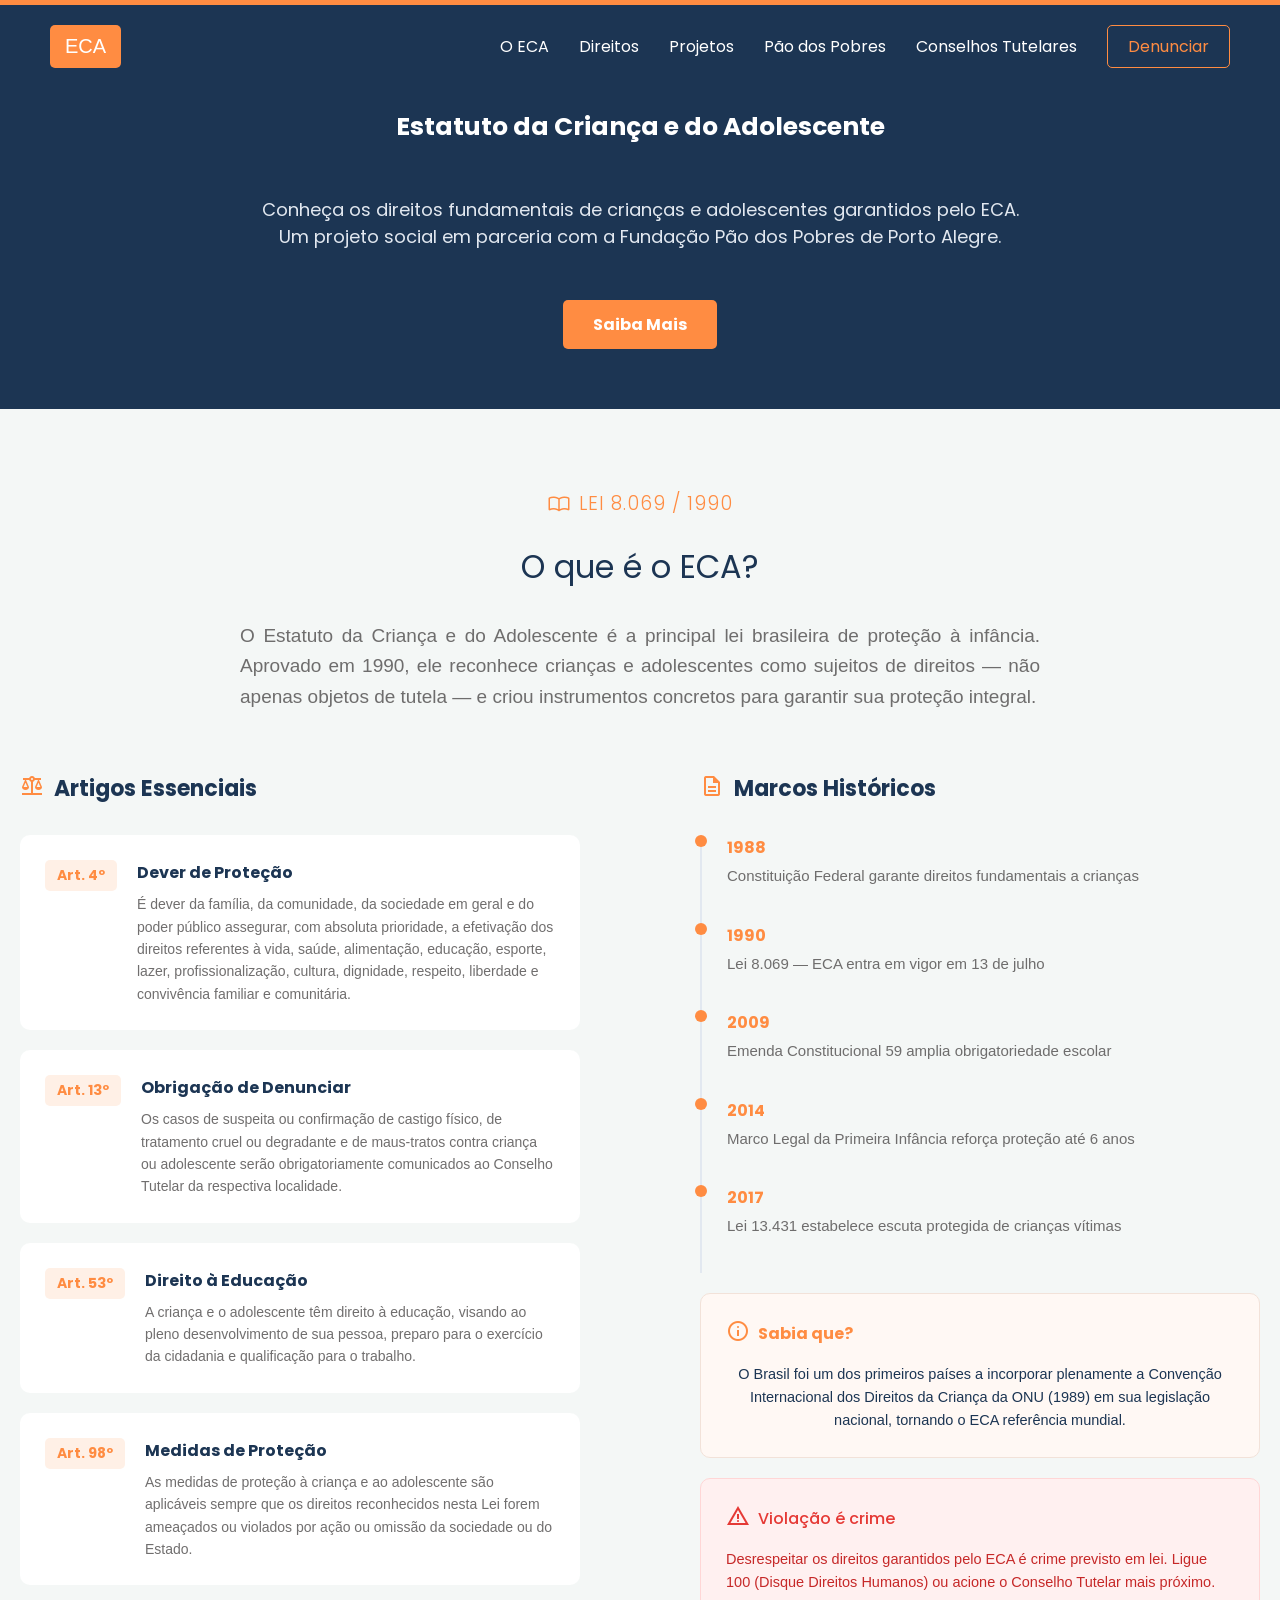
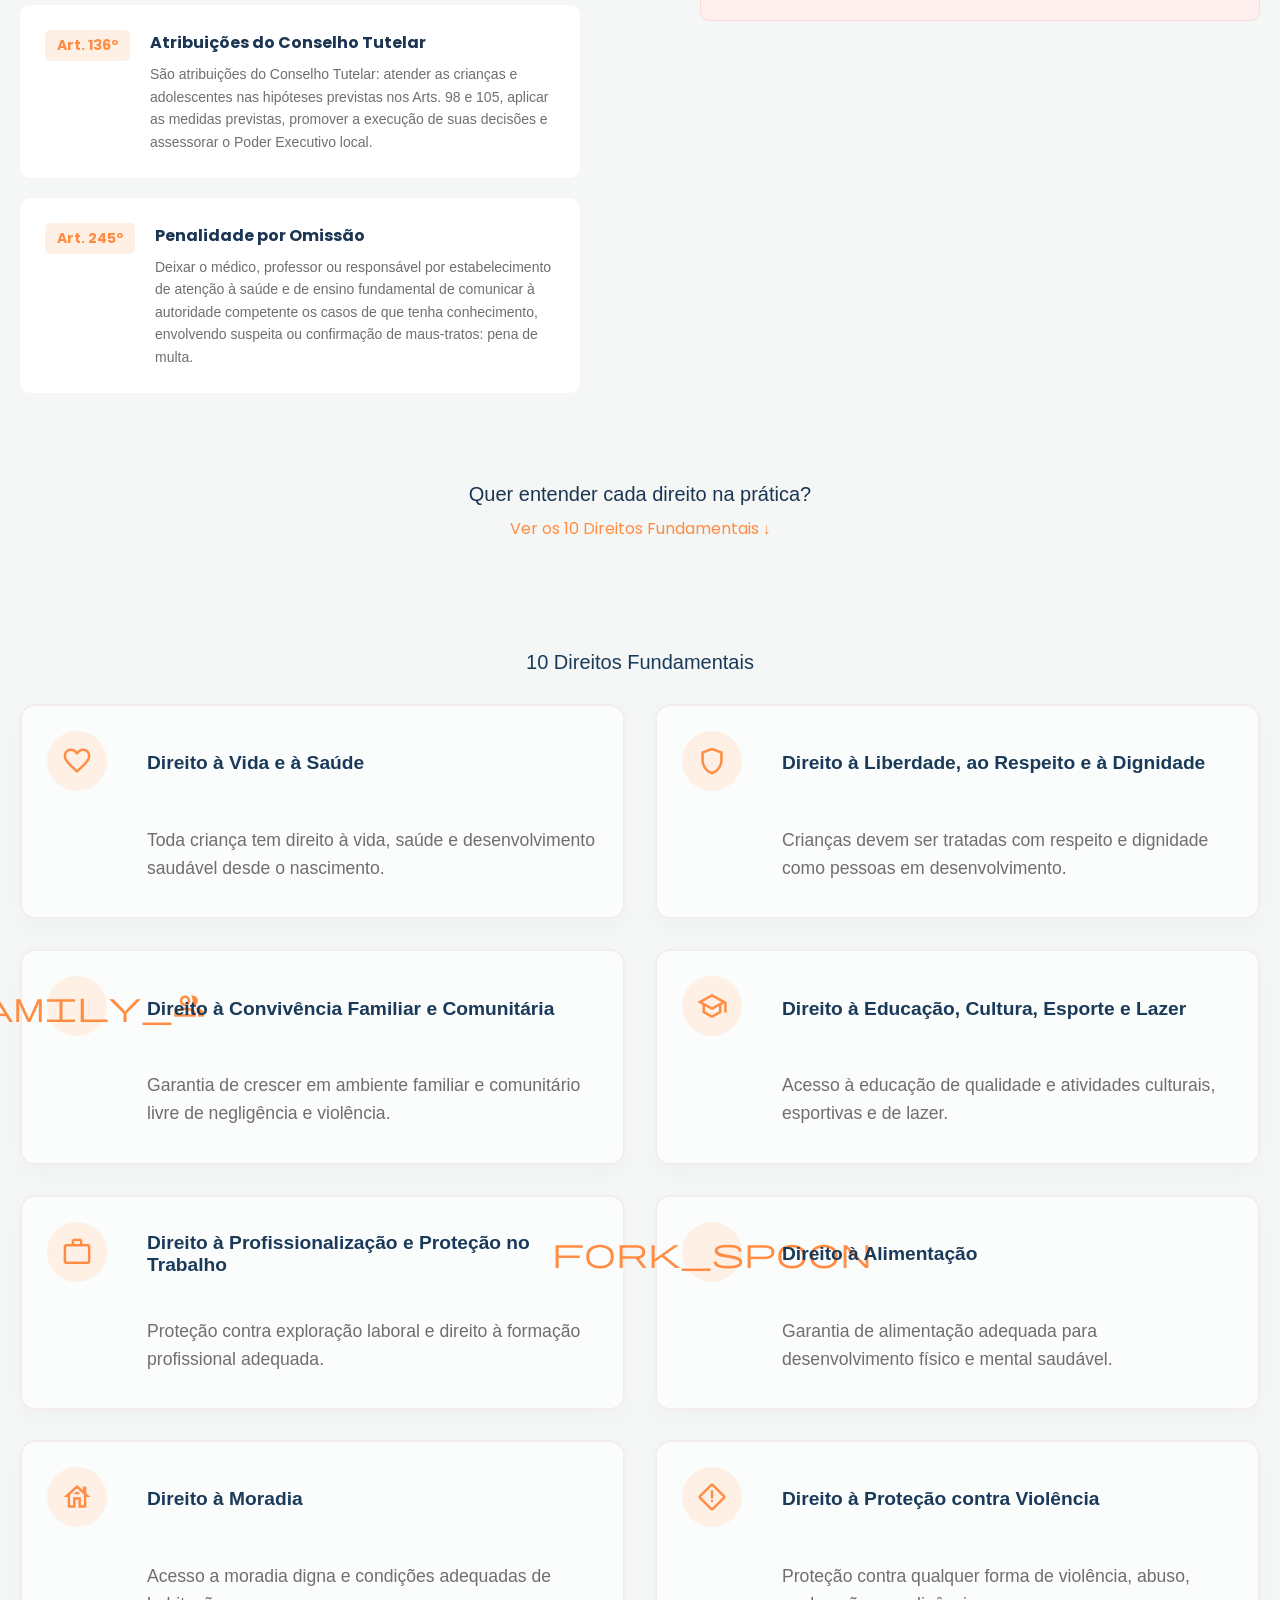
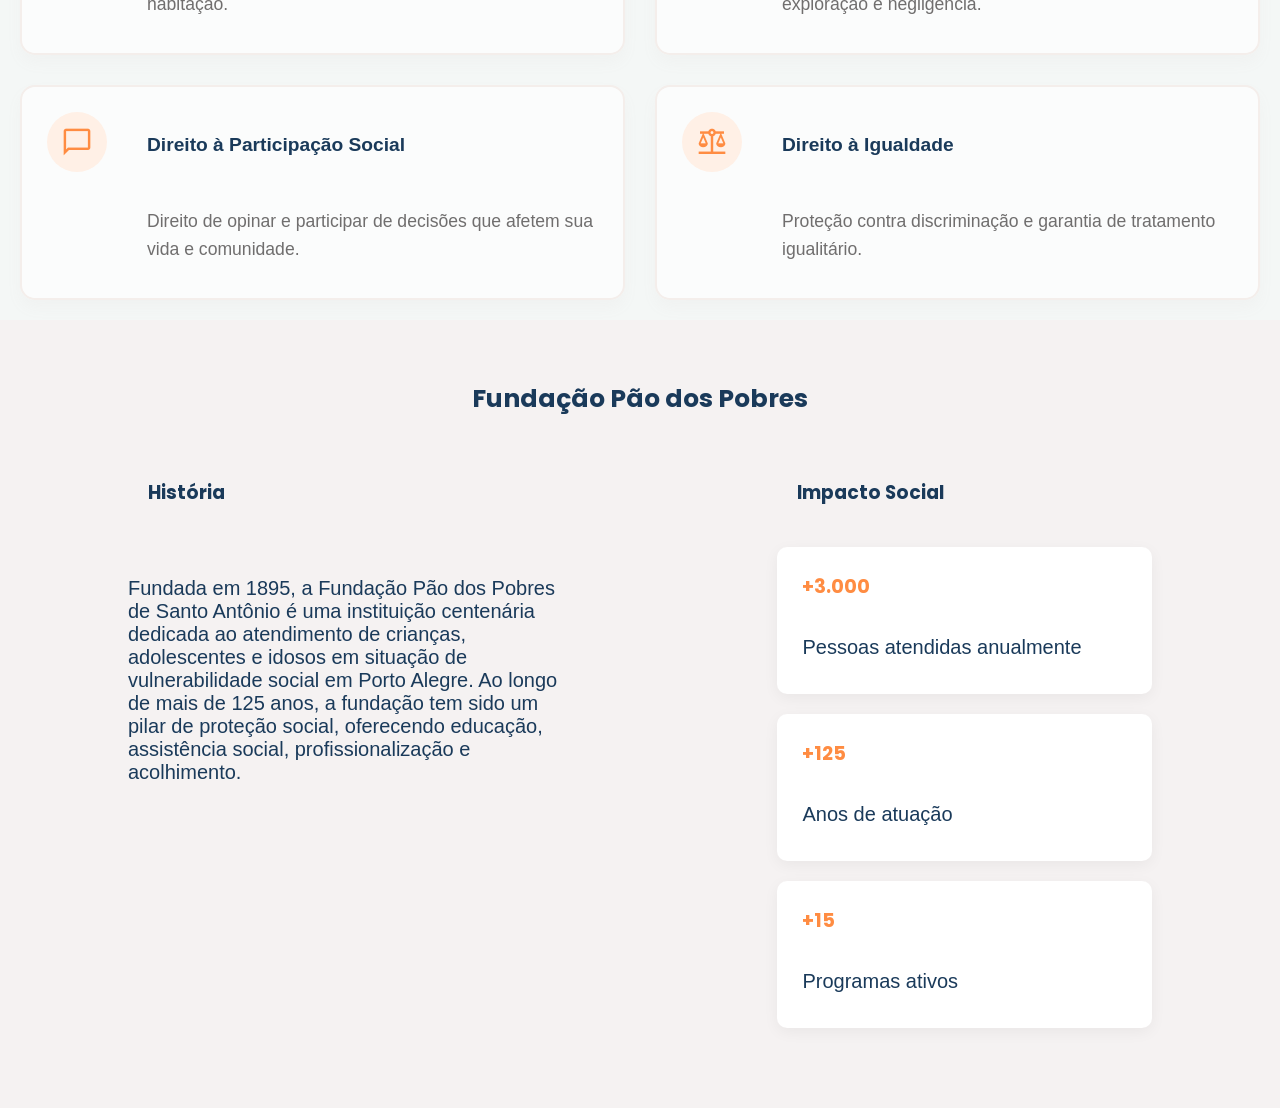
==== index.html @ e3cefa6a "adicionei sessão ECA" ====
<!doctype html>
<html lang="pt-BR">
  <head>
    <meta charset="UTF-8" />
    <meta name="viewport" content="width=device-width, initial-scale=1.0" />
    <title>Extensao</title>
    <link rel="preconnect" href="https://fonts.googleapis.com">
<link rel="preconnect" href="https://fonts.gstatic.com" crossorigin>
<link rel="stylesheet" href="https://fonts.googleapis.com/css2?family=Material+Symbols+Outlined:opsz,wght,FILL,GRAD@24,400,0,0" />
<link rel="preconnect" href="https://fonts.googleapis.com">
<link rel="preconnect" href="https://fonts.gstatic.com" crossorigin>
<link href="https://fonts.googleapis.com/css2?family=Open+Sans:ital,wght@0,300..800;1,300..800&family=Poppins:ital,wght@0,100;0,200;0,300;0,400;0,500;0,600;0,700;0,800;0,900;1,100;1,200;1,300;1,400;1,500;1,600;1,700;1,800;1,900&display=swap" rel="stylesheet">
<link href="https://fonts.googleapis.com/css2?family=Open+Sans:ital,wght@0,300..800;1,300..800&display=swap" rel="stylesheet">
    <link rel="stylesheet" href="style.css" />
  </head>
  <body>
  <nav class="barra-navegacao">
    <div class="area-logo">
        <div class="texto-logo">
            <p>ECA</p>
        </div>
    </div>
    <div class="menu-navegacao">
        <a href="#o-eca">O ECA</a>
        <a href="#direitos">Direitos</a>
        <a href="#projetos">Projetos</a>
        <a href="#pao-dos-pobres">Pão dos Pobres</a>
        <a href="#conselhos-tutelares">Conselhos Tutelares</a>
        <a href="#denunciar" class="btn-denunciar">Denunciar</a>
    </div>
</nav>

<header class="cabecalho-principal">
    <div class="area-destaque">
        <h1 class="titulo-destaque">Estatuto da Criança e do Adolescente</h1>
        <h2 class="subtitulo-header">Conheça os direitos fundamentais de crianças e adolescentes garantidos pelo ECA. <br>Um projeto social em parceria com a Fundação Pão dos Pobres de Porto Alegre.</h2>
        <a href="#" class="btn-saiba-mais">Saiba Mais</a>
    </div>
</header>

<section id="o-eca" class="secao-eca-intro">
    <div class="container-intro">
        <div class="tag-lei">
            <span class="material-symbols-outlined">import_contacts</span>
            <span>LEI 8.069 / 1990</span>
        </div>
        <h2>O que é o ECA?</h2>

        <p class="texto-intro">
            O Estatuto da Criança e do Adolescente é a principal lei brasileira de proteção à infância. 
            Aprovado em 1990, ele reconhece crianças e adolescentes como sujeitos de direitos — não 
            apenas objetos de tutela — e criou instrumentos concretos para garantir sua proteção integral.
        </p>
    </div>
    <div class="container-duas-colunas">
        
<div class="coluna-artigos">
    
    <h3 class="titulo-coluna">
        <span class="material-symbols-outlined">balance</span>
        Artigos Essenciais
    </h3>
    
    
    <div class="item-artigo">
        <div class="tag-artigo">Art. 4º</div> 
        <div class="conteudo-artigo">
            <h4>Dever de Proteção</h4>
            <p>É dever da família, da comunidade, da sociedade em geral e do poder público assegurar, com absoluta prioridade, a efetivação dos direitos referentes à vida, saúde, alimentação, educação, esporte, lazer, profissionalização, cultura, dignidade, respeito, liberdade e convivência familiar e comunitária.</p>
        </div>
    </div>
    
    <div class="item-artigo">
        <div class="tag-artigo">Art. 13º</div> 
        <div class="conteudo-artigo">
            <h4>Obrigação de Denunciar</h4>
            <p>Os casos de suspeita ou confirmação de castigo físico, de tratamento cruel ou degradante e de maus-tratos contra criança ou adolescente serão obrigatoriamente comunicados ao Conselho Tutelar da respectiva localidade.</p>
        </div>
    </div>

    <div class="item-artigo">
        <div class="tag-artigo">Art. 53º</div> 
        <div class="conteudo-artigo">
            <h4>Direito à Educação</h4>
            <p>A criança e o adolescente têm direito à educação, visando ao pleno desenvolvimento de sua pessoa, preparo para o exercício da cidadania e qualificação para o trabalho.</p>
        </div>
    </div>

    <div class="item-artigo">
        <div class="tag-artigo">Art. 98º</div> 
        <div class="conteudo-artigo">
            <h4>Medidas de Proteção</h4>
            <p>As medidas de proteção à criança e ao adolescente são aplicáveis sempre que os direitos reconhecidos nesta Lei forem ameaçados ou violados por ação ou omissão da sociedade ou do Estado.</p>
        </div>
    </div>

    <div class="item-artigo">
        <div class="tag-artigo">Art. 136º</div> 
        <div class="conteudo-artigo">
            <h4>Atribuições do Conselho Tutelar</h4>
            <p>São atribuições do Conselho Tutelar: atender as crianças e adolescentes nas hipóteses previstas nos Arts. 98 e 105, aplicar as medidas previstas, promover a execução de suas decisões e assessorar o Poder Executivo local.</p>
        </div>
    </div>

    <div class="item-artigo">
        <div class="tag-artigo">Art. 245º</div> 
        <div class="conteudo-artigo">
            <h4>Penalidade por Omissão</h4>
            <p>Deixar o médico, professor ou responsável por estabelecimento de atenção à saúde e de ensino fundamental de comunicar à autoridade competente os casos de que tenha conhecimento, envolvendo suspeita ou confirmação de maus-tratos: pena de multa.</p>
        </div>
    </div>
</div>

<div class="coluna-historico">
    
    <h3 class="titulo-coluna">
        <span class="material-symbols-outlined">description</span>
        Marcos Históricos
    </h3>
    
    <div class="item-historico">
        <div class="ano-historico">1988</div>
        <p>Constituição Federal garante direitos fundamentais a crianças</p>
    </div>
    
    <div class="item-historico">
        <div class="ano-historico">1990</div>
        <p>Lei 8.069 — ECA entra em vigor em 13 de julho</p>
    </div>

    <div class="item-historico">
        <div class="ano-historico">2009</div>
        <p>Emenda Constitucional 59 amplia obrigatoriedade escolar</p>
    </div>

    <div class="item-historico">
        <div class="ano-historico">2014</div>
        <p>Marco Legal da Primeira Infância reforça proteção até 6 anos</p>
    </div>

    <div class="item-historico">
        <div class="ano-historico">2017</div>
        <p>Lei 13.431 estabelece escuta protegida de crianças vítimas</p>
    </div>

    <div class="card-curiosidade">
        <h4 class="titulo-curiosidade">
            <span class="material-symbols-outlined">info</span>
            Sabia que?
        </h4>
        <p>O Brasil foi um dos primeiros países a incorporar plenamente a Convenção Internacional dos Direitos da Criança da ONU (1989) em sua legislação nacional, tornando o ECA referência mundial.</p>
    </div>

    <div class="card-alerta"><h4 class="titulo-alerta">
            <span class="material-symbols-outlined">warning</span>
            Violação é crime
        </h4>
        <p>Desrespeitar os direitos garantidos pelo ECA é crime previsto em lei. Ligue 100 (Disque Direitos Humanos) ou acione o Conselho Tutelar mais próximo.</p></div>

</div>
    </div>
    <div class="chamada-direitos"><p>Quer entender cada direito na prática?</p>
    <a href="#">Ver os 10 Direitos Fundamentais ↓</a>
    </div>

</section>

      <p>10 Direitos Fundamentais</p>
      <div id="direitos" class="main">
        <div class="card">
    <div class="card-header">
        <span class="material-symbols-outlined icone-card">favorite</span>
        <h3 class="card-title">Direito à Vida e à Saúde</h3>
    </div>
    
    <p class="card-description">Toda criança tem direito à vida, saúde e desenvolvimento saudável desde o nascimento.</p>
</div>

<div class="card">
        <div class="card-header">
            <span class="material-symbols-outlined icone-card">shield</span>
            <h3 class="card-title">Direito à Liberdade, ao Respeito e à Dignidade</h3>
        </div>
        <p class="card-description">
            Crianças devem ser tratadas com respeito e dignidade como pessoas em desenvolvimento.
        </p>
    </div>

    <div class="card">
        <div class="card-header">
            <span class="material-symbols-outlined icone-card">family_group</span>
            <h3 class="card-title">Direito à Convivência Familiar e Comunitária</h3>
        </div>
        <p class="card-description">
            Garantia de crescer em ambiente familiar e comunitário livre de negligência e violência.
        </p>
    </div>

    <div class="card">
        <div class="card-header">
            <span class="material-symbols-outlined icone-card">school</span>
            <h3 class="card-title">Direito à Educação, Cultura, Esporte e Lazer</h3>
        </div>
        <p class="card-description">
            Acesso à educação de qualidade e atividades culturais, esportivas e de lazer.
        </p>
    </div>

    <div class="card">
        <div class="card-header">
           <span class="material-symbols-outlined icone-card">work</span>
            <h3 class="card-title">Direito à Profissionalização e Proteção no Trabalho</h3>
        </div>
        <p class="card-description">
            Proteção contra exploração laboral e direito à formação profissional adequada.
        </p>
    </div>

    <div class="card">
        <div class="card-header">
           <span class="material-symbols-outlined icone-card">fork_spoon</span>
            <h3 class="card-title">Direito à Alimentação</h3>
        </div>
        <p class="card-description">
            Garantia de alimentação adequada para desenvolvimento físico e mental saudável.
        </p>
    </div>

    <div class="card">
        <div class="card-header">
           <span class="material-symbols-outlined icone-card">house</span>
            <h3 class="card-title">Direito à Moradia</h3>
        </div>
        <p class="card-description">
            Acesso a moradia digna e condições adequadas de habitação.
        </p>
    </div>

    <div class="card">
        <div class="card-header">
           <span class="material-symbols-outlined icone-card">emergency_home</span>
            <h3 class="card-title">Direito à Proteção contra Violência</h3>
        </div>
        <p class="card-description">
            Proteção contra qualquer forma de violência, abuso, exploração e negligência.
        </p>
    </div>

    <div class="card">
        <div class="card-header">
            <span class="material-symbols-outlined icone-card">chat_bubble</span>
            <h3 class="card-title">Direito à Participação Social</h3>
        </div>
        <p class="card-description">
            Direito de opinar e participar de decisões que afetem sua vida e comunidade.
        </p>
    </div>

    <div class="card">
        <div class="card-header">
            <span class="material-symbols-outlined icone-card">balance</span>
            <h3 class="card-title"> Direito à Igualdade</h3>
        </div>
        <p class="card-description">
            Proteção contra discriminação e garantia de tratamento igualitário.
        </p>
    </div>

    </div>
      </div>
    </div>

    <section id="pao-dos-pobres" class="secao-sobre"> 
        <h2>Fundação Pão dos Pobres</h2>
        <div class="conteudo-sobre">
        
        <div class="coluna-historia"> 
            <h3>História</h3>
            <p>Fundada em 1895, a Fundação Pão dos Pobres de Santo Antônio é uma instituição centenária dedicada ao atendimento de crianças, adolescentes e idosos em situação de vulnerabilidade social em Porto Alegre. Ao longo de mais de 125 anos, a fundação tem sido um pilar de proteção social, oferecendo educação, assistência social, profissionalização e acolhimento.</p>
        </div>
       
        <div class="coluna-impacto"> 
             <h3>Impacto Social</h3>
            <div class="card-pessoas-atendidas">
                <span>+3.000</span><p>Pessoas atendidas anualmente</p>
            </div>
            <div class="card-anos"><span>+125</span><p>Anos de atuação</p></div>
            <div class="card-programas"><span>+15</span> <p>Programas ativos</p></div>

            
        </div>
</div>
    </section> <section id="conselhos-tutelares" class="secao-conselhos">
        </section>
  </body>
</html>
---- style.css ----
html {
  scroll-behavior: smooth;
}

* {
  box-sizing: border-box;
  margin: 0;
  padding: 0;
}

.cabecalho-principal {
  background-color: #1c3553;
  text-align: center;
}

.barra-navegacao {
  display: flex;
  justify-content: space-between;
  align-items: center;
  padding: 20px 50px;
  background-color: #1c3553;
  border-top: 5px solid #ff8c42;
  position: sticky;
  top: 0;
  z-index: 1000;
}

.menu-navegacao {
  display: flex;
  gap: 30px;
  align-items: center;
}
a {
  text-decoration: none;
  color: white;
  font-family: "Poppins", sans-serif;
}

.link-menu-header:hover {
  color: #ff8c42;
}

.area-destaque {
  display: flex;
  flex-direction: column;
  align-items: center;
  gap: 30px;
  padding-bottom: 60px;
}

.btn-saiba-mais {
  background-color: #ff8c42;
  color: white;
  padding: 12px 30px;
  border-radius: 5px;
  font-weight: bold;
}

.texto-logo {
  background-color: #ff8c42;
  padding: 10px 15px;
  border-radius: 5px;
  font-weight: bold;
  display: flex;
  align-items: center;
  justify-content: center;
}

.texto-logo p {
  color: white;
  margin: 0;
}

.btn-denunciar {
  border: 1px solid #ff8c42; /* Cria a linha em volta */
  padding: 8px 20px;
  border-radius: 5px;
  color: #ff8c42;
}
.container {
  max-width: 1000px;
  margin: 0 auto;
}

.subtitulo-header {
  text-align: center;
  color: #e2e8f0;
}

h1 {
  text-align: center;
  color: white;
  font-family: "Poppins", sans-serif;
  font-size: 25px;
  margin-bottom: 20px;
  margin-top: 20px;
}

h2 {
  text-align: center;
  color: rgb(255, 255, 255);
  font-family: "Poppins", sans-serif;
  font-size: 18px;
  margin-bottom: 20px;
  font-weight: 400;
}

body {
  background-color: #f4f7f6;
  margin: 0;
  color: black;
}

p {
  text-align: center;
  color: #1a3a5a;
  font-size: 20px;
  font-family: "Segoe UI", sans-serif;
  margin-bottom: 10px;
  margin-top: 30px;
  font-weight: 500;
}

.main {
  display: grid;
  grid-template-columns: repeat(2, 1fr);
  gap: 30px;
  max-width: 1300px; /* 1. Limita a largura máxima para os cards não sumirem para os lados */
  margin: 0 auto; /* 2. A MÁGICA: Centraliza a caixa inteira perfeitamente no meio da tela */
  padding: 20px;
}

.card {
  width: 100%;
  border-radius: 15px;
  border: 1.5px solid #f4eeeb;
  border-width: 2px;
  padding: 25px;
  background-color: rgba(255, 255, 255, 0.703);
  box-shadow: 0 8px 15px rgba(179, 162, 162, 0.05);
  transition: box-shadow 0.3s ease;
  text-align: left;
}
.card:hover {
  box-shadow: 0 12px 25px rgba(90, 95, 111, 0.181);
  border-color: #ff8c42;
}

.card-header {
  display: flex;
  align-items: center;
  gap: 40px;
  margin-bottom: 15px;
  font-family: "Segoe UI", sans-serif;
}

.icone-card {
  background-color: #fff0e6;
  color: #ff8c42;
  width: 60px;
  height: 60px;
  border-radius: 50%;
  display: flex;
  justify-content: center;
  align-items: center;
  font-size: 32px;
  flex-shrink: 0;
}

.card-title {
  color: #1a3a5a;
  font-size: 1.2rem;
  margin: 0;
  font-family: "Segoe UI", sans-serif;
}

.card-description {
  color: #504d4dd0;
  font-size: 1.1rem;
  line-height: 1.6;
  margin-left: 100px;
  text-align: left;
}

.card:nth-child(10) {
  grid-column: 2;
}

.secao-sobre {
  background-color: #f5f2f2;
  gap: 50px;
  padding: 60px 10%;
  color: #1a3a5a;
}

.secao-sobre h2 {
  color: #1a3a5a;
  font-weight: bold;
  text-align: center;
  font-size: 25px;
  font-family: "Poppins", sans-serif;
}

.coluna-historia h3,
.coluna-impacto h3 {
  color: #1a3a5a;
  font-family: "Poppins", sans-serif;
  font-weight: bolder;
  padding: 40px 20px;
}

.conteudo-sobre {
  display: flex;
  align-items: flex-start;
  gap: 200px;
}

.coluna-historia {
  flex: 1.2;
  text-align: left;
}

.coluna-historia p {
  text-align: left;
  margin-left: 0;
  font-weight: 400;
}

.coluna-impacto {
  flex: 1;
}

.card-pessoas-atendidas,
.card-anos,
.card-programas {
  background-color: white;
  border-radius: 10px;
  box-shadow: 0 4px 15px rgba(0, 0, 0, 0.05);
  margin-bottom: 20px;
  padding: 25px;
  display: flex;
  flex-direction: column;
  align-items: flex-start;
  font-family: "Poppins", sans-serif;
}

span {
  color: #ff8c42;
  font-weight: 700;
  font-size: 1.2rem;
  display: block;
  margin-bottom: 5px;
}

.secao-eca-intro {
  background-color: #f4f7f6;
  padding: 80px 20px;
  text-align: center;
}

.container-intro {
  max-width: 800px;
  margin: 0 auto;
}
.tag-lei {
  display: inline-flex;
  align-items: center;
  gap: 8px;
  color: #ff8c42;
  font-weight: bold;
  font-size: 15px;
  letter-spacing: 1px;
  margin-bottom: 20px;
  font-family: "Poppins", sans-serif;
}

.tag-lei span {
  color: #ff8c42;
  font-weight: 300;
}

.secao-eca-intro h2 {
  color: #1c3553;
  font-size: 32px;
  margin-bottom: 25px;
}

.texto-intro {
  color: #504d4dd0;
  font-size: 19px;
  line-height: 1.6;
  font-weight: 490;
  text-align: justify;
}
.container-duas-colunas {
  display: flex;
  gap: 120px;
  max-width: 1300px;
  margin: 60px auto 0 auto;
  text-align: left;
}

.coluna-artigos,
.coluna-historico {
  flex: 1;
}

.item-artigo {
  display: flex;
  gap: 20px;
  align-items: flex-start;
  background-color: white;
  padding: 25px;
  border-radius: 10px;
  box-shadow: 0 4px 15px rbga (0, 0, 0, 0.05);
  margin-bottom: 20px;
}

.tag-artigo {
  background-color: #fff0e6;
  color: #ff8c42;
  padding: 5px 12px;
  border-radius: 5px;
  font-weight: bold;
  font-family: "Poppins", sans-serif;
  font-size: 14px;
  white-space: nowrap;
}

.conteudo-artigo h4 {
  color: #1c3553;
  font-family: "Poppins", sans-serif;
  font-size: 16px;
  margin-top: 0;
  margin-bottom: 8px;
}

.conteudo-artigo p {
  color: #504d4dd0;
  font-size: 14px;
  line-height: 1.6;
  margin: 0;
  text-align: left;
}

.titulo-coluna {
  display: flex;
  align-items: center;
  gap: 10px;
  color: #1c3553;
  font-size: 22px;
  margin-bottom: 30px;
  font-family: "Poppins", sans-serif;
}

.titulo-coluna span {
  color: #ff8c42;
}

.item-historico {
  position: relative;
  border-left: 2px solid #e2e8f0;
  padding-left: 25px;
  padding-bottom: 35px;
}

.item-historico::before {
  content: "";
  position: absolute;
  left: -7px;
  top: 0;
  width: 12px;
  height: 12px;
  background-color: #ff8c42;
  border-radius: 50%;
}
.ano-historico {
  color: #ff8c42;
  font-weight: bold;
  font-family: "Poppins", sans-serif;
  font-size: 16px;
  margin-bottom: 5px;
}

.item-historico p {
  color: #504d4dd0;
  font-size: 15px;
  line-height: 1.5;
  margin: 0;
  text-align: left;
}

.card-curiosidade {
  background-color: #fff8f4;
  border: 1px solid #f2e2d9;
  padding: 25px;
  border-radius: 10px;
  margin-top: 20px;
}

.titulo-curiosidade {
  display: flex;
  align-items: center;
  gap: 8px;
  color: #ff8c42;
  font-family: "Poppins", sans-serif;
  font-size: 16px;
  margin-top: 0;
  margin-bottom: 15px;
}

.card-curiosidade p {
  color: #1c3553;
  font-size: 14.5px;
  line-height: 1.6;
  margin: 0;
  font-weight: 400;
}

.card-alerta {
  background-color: #fff0f0;
  border: 1px solid #ffd6d6;
  padding: 25px;
  border-radius: 10px;
  margin-top: 20px;
}

.titulo-alerta {
  display: flex;
  align-items: center;
  gap: 8px;
  color: #e53935;
  font-family: "Poppins", sans-serif;
  font-size: 16px;
  font-weight: 500;
  margin-top: 0;
  margin-bottom: 15px;
}

.titulo-alerta span {
  color: #e53935;
}

.card-alerta p {
  color: #c62828;
  font-size: 14.5px;
  line-height: 1.6;
  margin: 0;
  text-align: left;
  font-weight: 400;
}
.chamada-direitos p {
  margin-top: 70px;
  text-align: center;
  color:#1c3553;

}

.chamada-direitos a {

  color: #ff8c42;
  font-weight: 400;
  text-decoration: none;
}
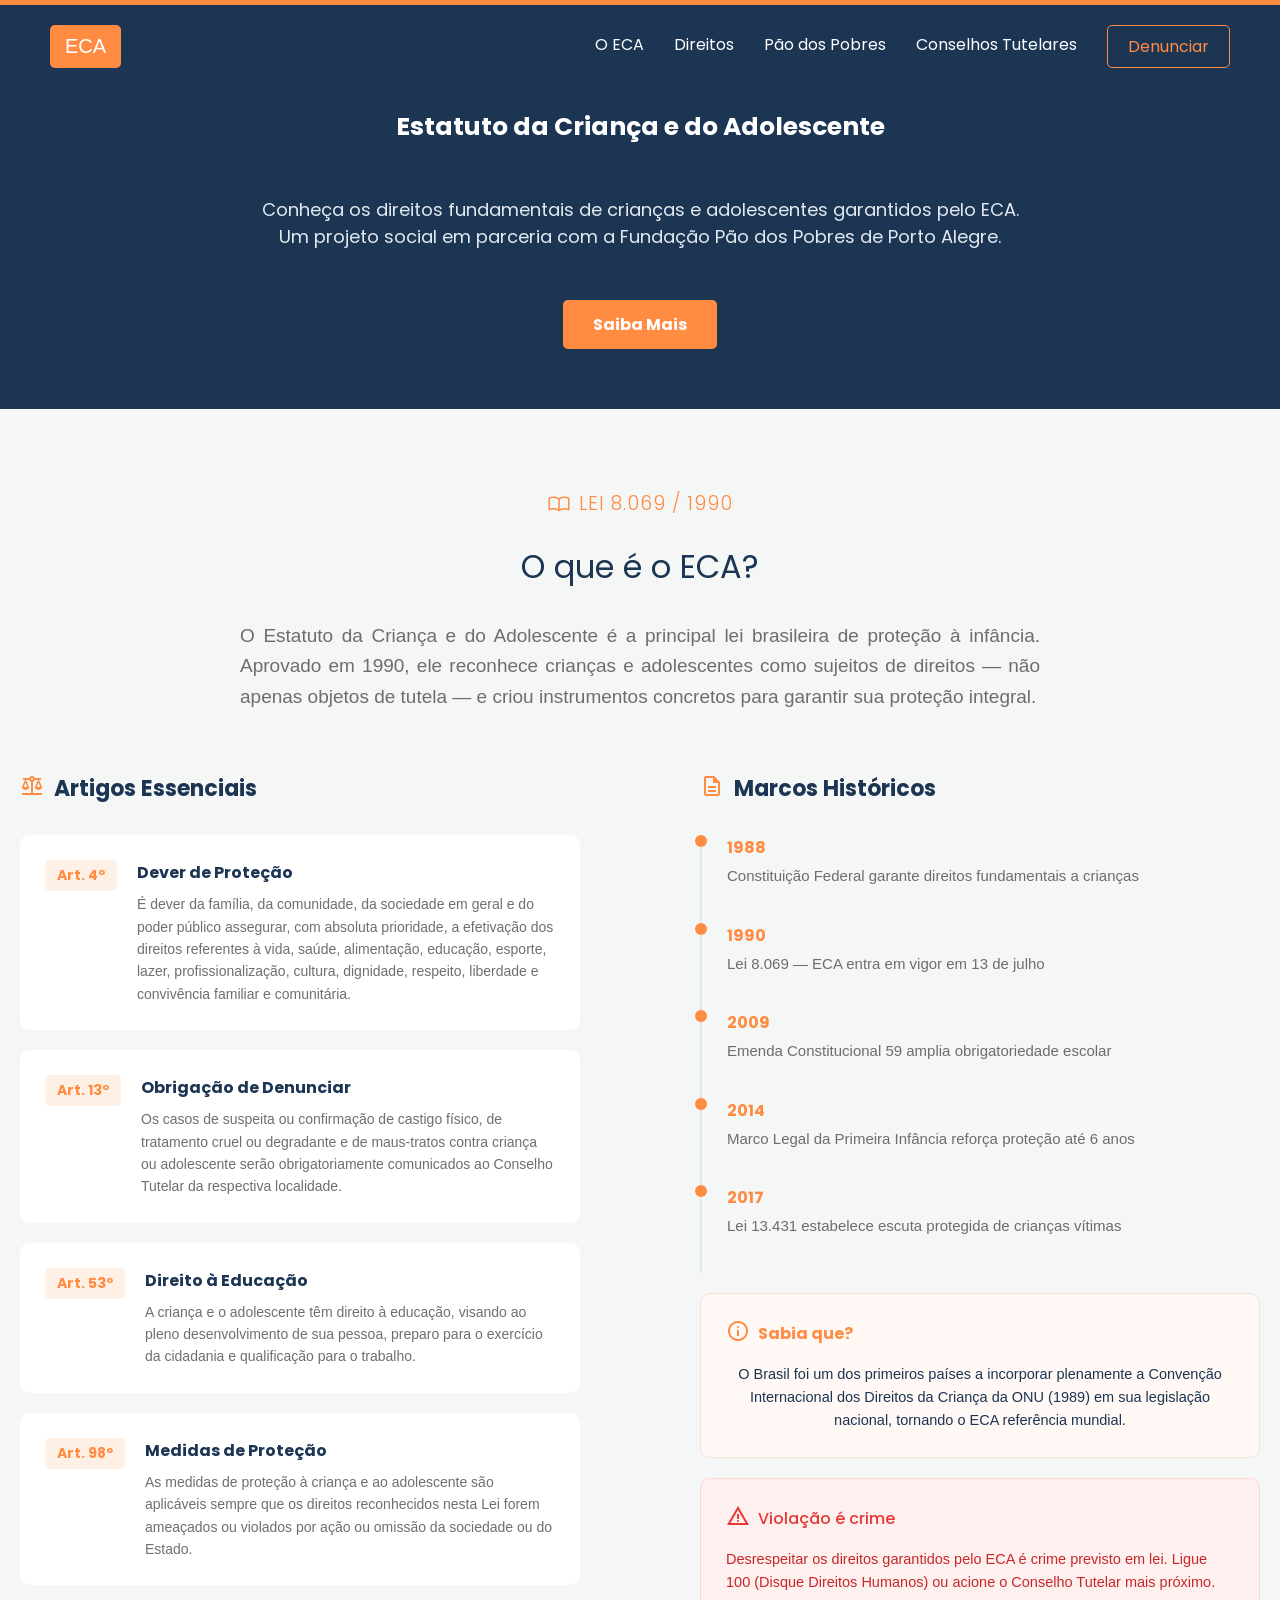
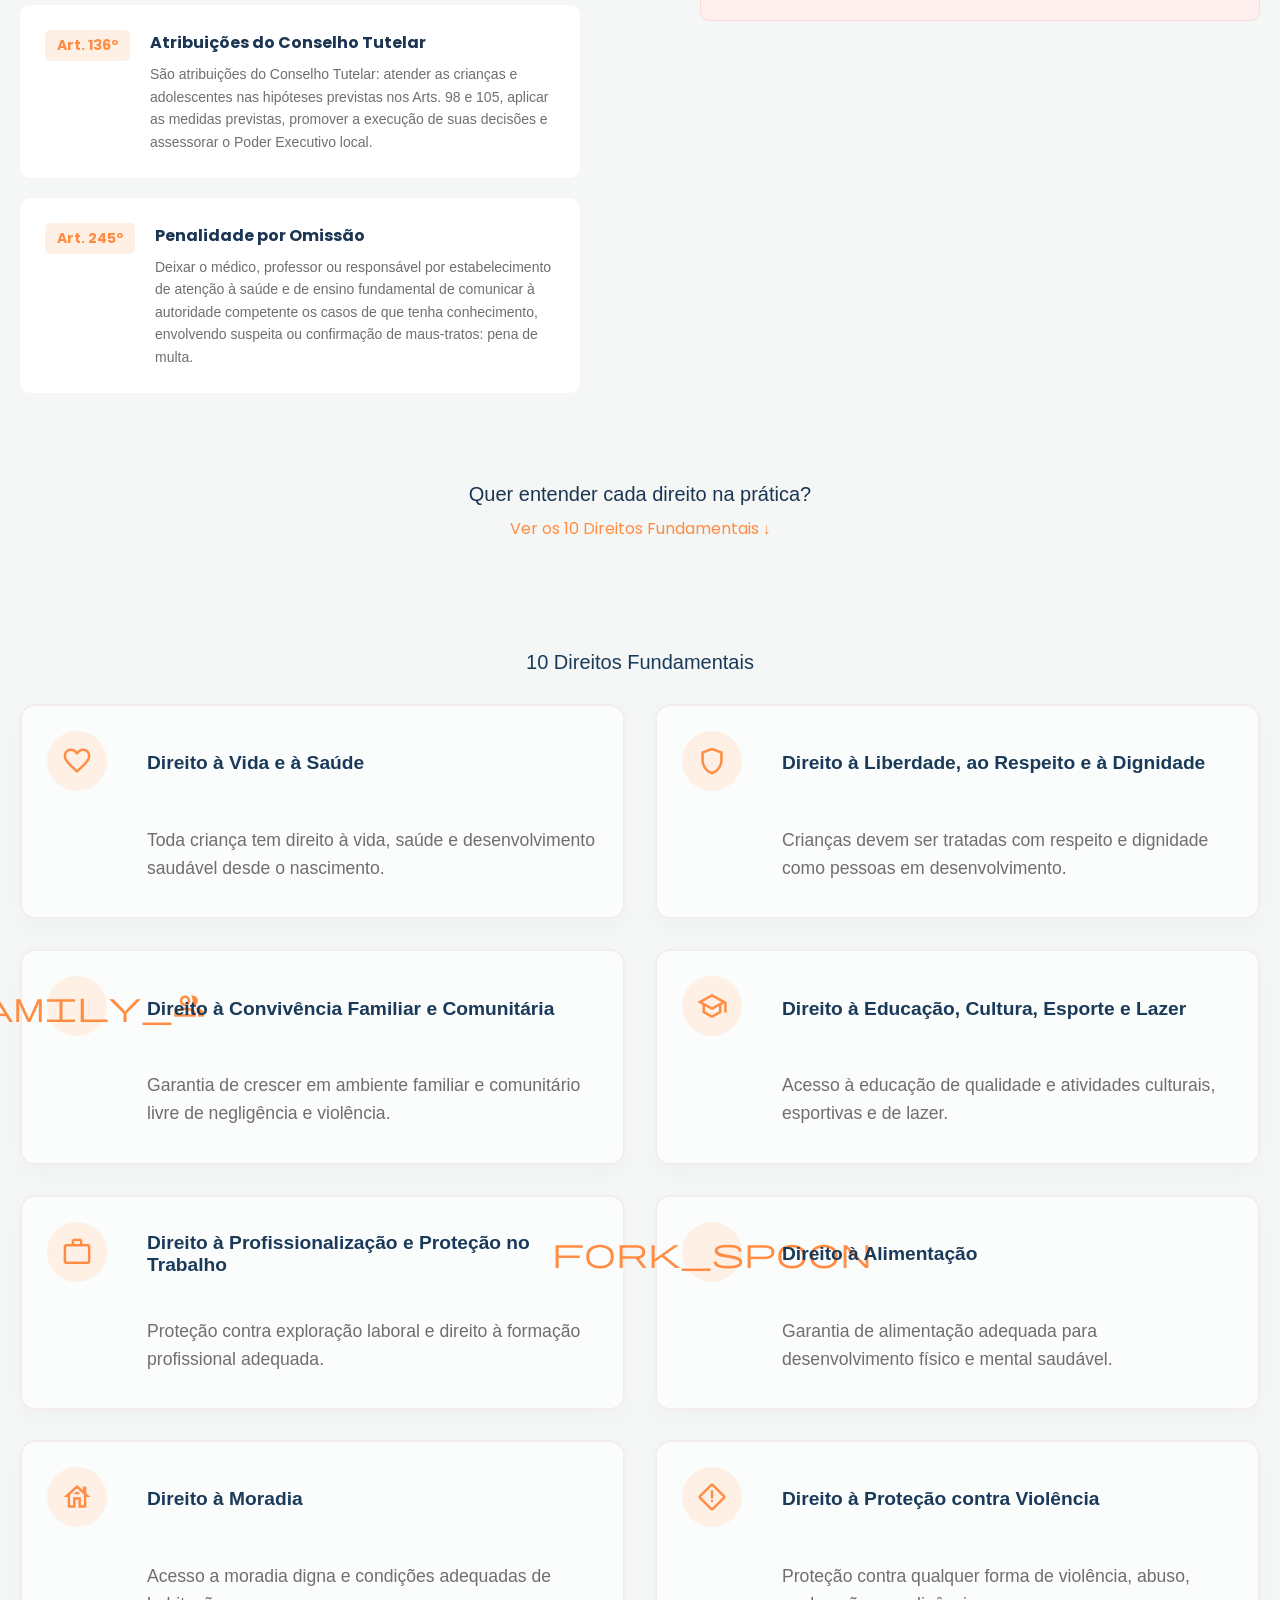
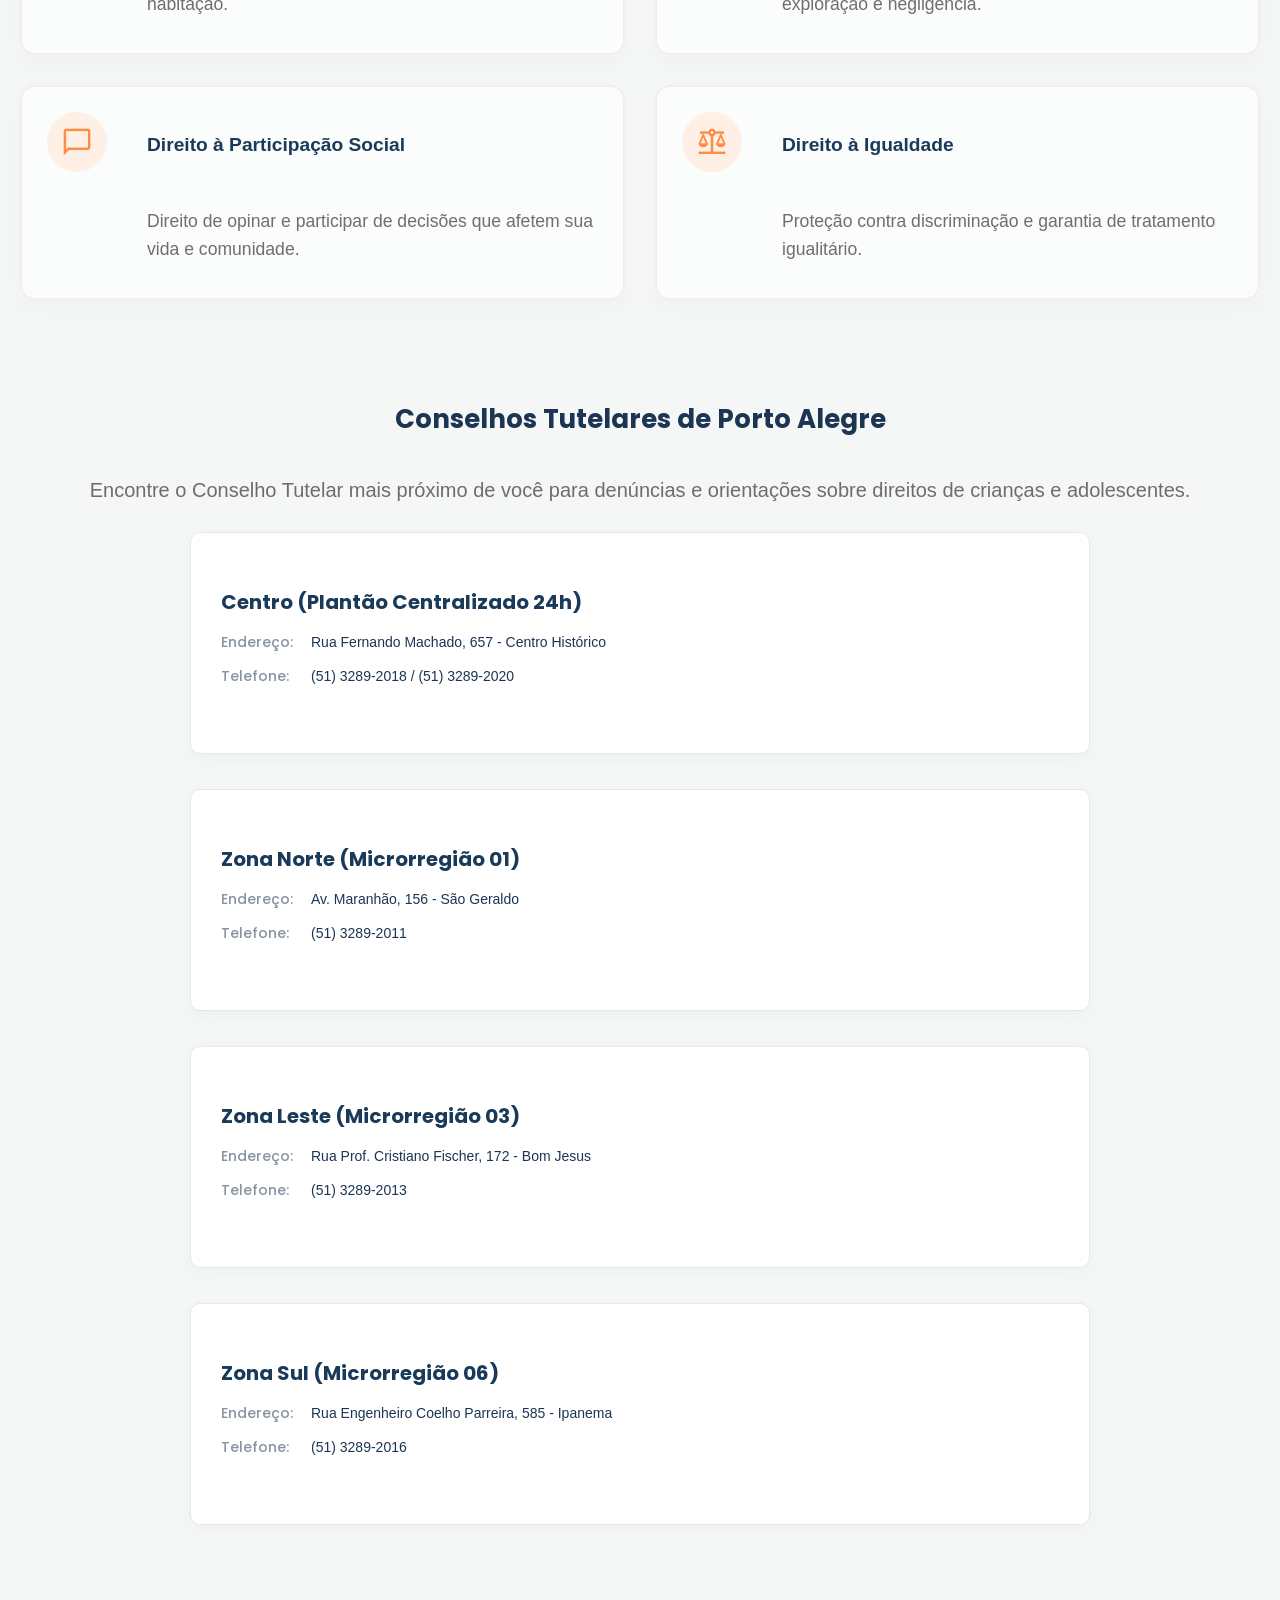
==== commit 5f2daddb: "novos cards conselhos" ====
--- a/index.html
+++ b/index.html
@@ -23,8 +23,7 @@
     <div class="menu-navegacao">
         <a href="#o-eca">O ECA</a>
         <a href="#direitos">Direitos</a>
-        <a href="#projetos">Projetos</a>
-        <a href="#pao-dos-pobres">Pão dos Pobres</a>
+        <a href="fundacao.html">Pão dos Pobres</a>
         <a href="#conselhos-tutelares">Conselhos Tutelares</a>
         <a href="#denunciar" class="btn-denunciar">Denunciar</a>
     </div>
@@ -264,33 +263,86 @@
         <p class="card-description">
             Proteção contra discriminação e garantia de tratamento igualitário.
         </p>
-    </div>
-
-    </div>
+        </div>
       </div>
     </div>
-
-    <section id="pao-dos-pobres" class="secao-sobre"> 
-        <h2>Fundação Pão dos Pobres</h2>
-        <div class="conteudo-sobre">
-        
-        <div class="coluna-historia"> 
-            <h3>História</h3>
-            <p>Fundada em 1895, a Fundação Pão dos Pobres de Santo Antônio é uma instituição centenária dedicada ao atendimento de crianças, adolescentes e idosos em situação de vulnerabilidade social em Porto Alegre. Ao longo de mais de 125 anos, a fundação tem sido um pilar de proteção social, oferecendo educação, assistência social, profissionalização e acolhimento.</p>
-        </div>
-       
-        <div class="coluna-impacto"> 
-             <h3>Impacto Social</h3>
-            <div class="card-pessoas-atendidas">
-                <span>+3.000</span><p>Pessoas atendidas anualmente</p>
-            </div>
-            <div class="card-anos"><span>+125</span><p>Anos de atuação</p></div>
-            <div class="card-programas"><span>+15</span> <p>Programas ativos</p></div>
-
-            
-        </div>
-</div>
-    </section> <section id="conselhos-tutelares" class="secao-conselhos">
-        </section>
+ </div>
+ 
+<section id="conselhos-tutelares" class="secao-conselhos">
+    <h2>Conselhos Tutelares de Porto Alegre</h2>
+    <p class="subtitulo-conselhos">Encontre o Conselho Tutelar mais próximo de você para denúncias e orientações sobre direitos de crianças e adolescentes.</p>
+    
+    <div class="lista-conselhos-horizontal">
+
+        <div class="card-horizontal">
+            <div class="bloco-texto">
+                <h3>Centro (Plantão Centralizado 24h)</h3>
+                <div class="linha-detalhe">
+                    <span class="rotulo">Endereço:</span> 
+                    <p>Rua Fernando Machado, 657 - Centro Histórico</p>
+                </div>
+                <div class="linha-detalhe">
+                    <span class="rotulo">Telefone:</span> 
+                    <p>(51) 3289-2018 / (51) 3289-2020</p>
+                </div>
+            </div>
+            <div class="bloco-mapa-direito">
+                <iframe src="https://www.google.com/maps?q=Rua+Fernando+Machado,+657+-+Centro+Historico,+Porto+Alegre&output=embed" style="border:0;" loading="lazy"></iframe>
+            </div>
+        </div>
+
+        <div class="card-horizontal">
+            <div class="bloco-texto">
+                <h3>Zona Norte (Microrregião 01)</h3>
+                <div class="linha-detalhe">
+                    <span class="rotulo">Endereço:</span> 
+                    <p>Av. Maranhão, 156 - São Geraldo</p>
+                </div>
+                <div class="linha-detalhe">
+                    <span class="rotulo">Telefone:</span> 
+                    <p>(51) 3289-2011</p>
+                </div>
+            </div>
+            <div class="bloco-mapa-direito">
+                <iframe src="https://www.google.com/maps?q=Av.+Maranhao,+156+-+Sao+Geraldo,+Porto+Alegre&output=embed" style="border:0;" loading="lazy"></iframe>
+            </div>
+        </div>
+
+        <div class="card-horizontal">
+            <div class="bloco-texto">
+                <h3>Zona Leste (Microrregião 03)</h3>
+                <div class="linha-detalhe">
+                    <span class="rotulo">Endereço:</span> 
+                    <p>Rua Prof. Cristiano Fischer, 172 - Bom Jesus</p>
+                </div>
+                <div class="linha-detalhe">
+                    <span class="rotulo">Telefone:</span> 
+                    <p>(51) 3289-2013</p>
+                </div>
+            </div>
+            <div class="bloco-mapa-direito">
+                <iframe src="https://www.google.com/maps?q=Rua+Prof.+Cristiano+Fischer,+172+-+Bom+Jesus,+Porto+Alegre&output=embed" style="border:0;" loading="lazy"></iframe>
+            </div>
+        </div>
+
+        <div class="card-horizontal">
+            <div class="bloco-texto">
+                <h3>Zona Sul (Microrregião 06)</h3>
+                <div class="linha-detalhe">
+                    <span class="rotulo">Endereço:</span> 
+                    <p>Rua Engenheiro Coelho Parreira, 585 - Ipanema</p>
+                </div>
+                <div class="linha-detalhe">
+                    <span class="rotulo">Telefone:</span> 
+                    <p>(51) 3289-2016</p>
+                </div>
+            </div>
+            <div class="bloco-mapa-direito">
+                <iframe src="https://www.google.com/maps?q=Rua+Engenheiro+Coelho+Parreira,+585+-+Ipanema,+Porto+Alegre&output=embed" style="border:0;" loading="lazy"></iframe>
+            </div>
+        </div>
+
+    </div>
+</section>
   </body>
 </html>
--- a/style.css
+++ b/style.css
@@ -36,6 +36,35 @@
   font-family: "Poppins", sans-serif;
 }
 
+.menu-navegacao a:not(.btn-denunciar) {
+    position: relative;
+    text-decoration: none;
+    color: white; 
+    font-family: "Poppins", sans-serif;
+    padding-bottom: 5px;
+}
+
+.menu-navegacao a:not(.btn-denunciar)::after {
+    content: ''; /* Obrigatório: Cria a caixinha vazia */
+    position: absolute; /* Deixa a linha livre para flutuar debaixo do texto */
+    left: 0; /* Alinha no canto esquerdo da palavra */
+    bottom: 0; /* Cola na base da palavra */
+    
+    /* O Design da Linha */
+    height: 2px; /* A grossura da linha */
+    background-color: #ff8c42; /* O seu laranja */
+    
+    /* O estado inicial: encolhida! */
+    width: 0%; 
+    
+    /* A instrução de animação (demora 0.3 segundos para crescer) */
+    transition: width 0.3s ease; 
+}
+
+.menu-navegacao a:not(.btn-denunciar):hover::after {
+    width: 100%; /* A linha cresce para ocupar toda a palavra */
+}
+
 .link-menu-header:hover {
   color: #ff8c42;
 }
@@ -76,7 +105,16 @@
   padding: 8px 20px;
   border-radius: 5px;
   color: #ff8c42;
-}
+  transition: all 0.3s ease;
+  
+}
+
+.btn-denunciar:hover {
+    background-color: #ff8c42;
+    color: white;
+}
+
+
 .container {
   max-width: 1000px;
   margin: 0 auto;
@@ -452,13 +490,103 @@
 .chamada-direitos p {
   margin-top: 70px;
   text-align: center;
-  color:#1c3553;
-
+  color: #1c3553;
 }
 
 .chamada-direitos a {
-
   color: #ff8c42;
   font-weight: 400;
   text-decoration: none;
+}
+
+.secao-conselhos {
+  background-color: #f4f7f6;
+  padding: 80px 20px;
+  text-align: center;
+}
+
+.secao-conselhos h2 {
+  color: #1c3553;
+  margin-bottom: 40px;
+  font-weight: bold;
+  font-size: 26px;
+}
+
+.subtitulo-conselhos {
+  color: #504d4dd0;
+  margin: 30px;
+  font-weight: 400;
+}
+
+.lista-conselhos-horizontal {
+  display: flex;
+  flex-direction: column;
+  gap: 35px; /*desgruda os cards*/
+  max-width: 900px;
+  margin: 0 auto;
+}
+
+.card-horizontal {
+  display: flex;
+  flex-direction: row;
+  align-items: center;
+  justify-content: space-between;
+  background-color: white;
+  border: 1px solid #e2e8f0;
+  border-radius: 10px;
+  box-shadow: 0 4px 15px rgba(0, 0, 0, 0.03);
+  padding: 30px;
+  transition: all 0.3s ease;
+}
+
+.card-horizontal:hover {
+  box-shadow: 0 12px 25px rgba(90, 95, 111, 0.181);
+  border-color: #ff8c42;
+}
+
+.bloco-texto {
+  flex: 1;
+  padding-right: 40px;
+  text-align: left;
+}
+.bloco-texto h3 {
+  color: #1a3a5a;
+  font-size: 20px;
+  margin-top: 0;
+  margin-bottom: 15px;
+  font-family: "Poppins", sans-serif;
+}
+
+.linha-detalhe {
+  display: flex;
+  gap: 10px;
+  margin-bottom: 8px;
+  align-items: baseline;
+}
+
+.linha-detalhe .rotulo {
+  color: #8892a0;
+  font-size: 14px;
+  min-width: 80px;
+  font-family: "Poppins", sans-serif;
+  font-weight: 500;
+}
+
+.linha-detalhe p {
+  color: #1c3553;
+  font-size: 14px;
+  margin: 0;
+}
+
+.bloco-mapa-direito {
+    width: 260px; 
+    height: 160px; 
+    flex-shrink: 0; 
+}
+.bloco-mapa-direito iframe {
+    width: 100%;
+    height: 100%;
+    border-radius: 12px; 
+    border: 2px solid #e2e8f0; 
+    display: block;
 }
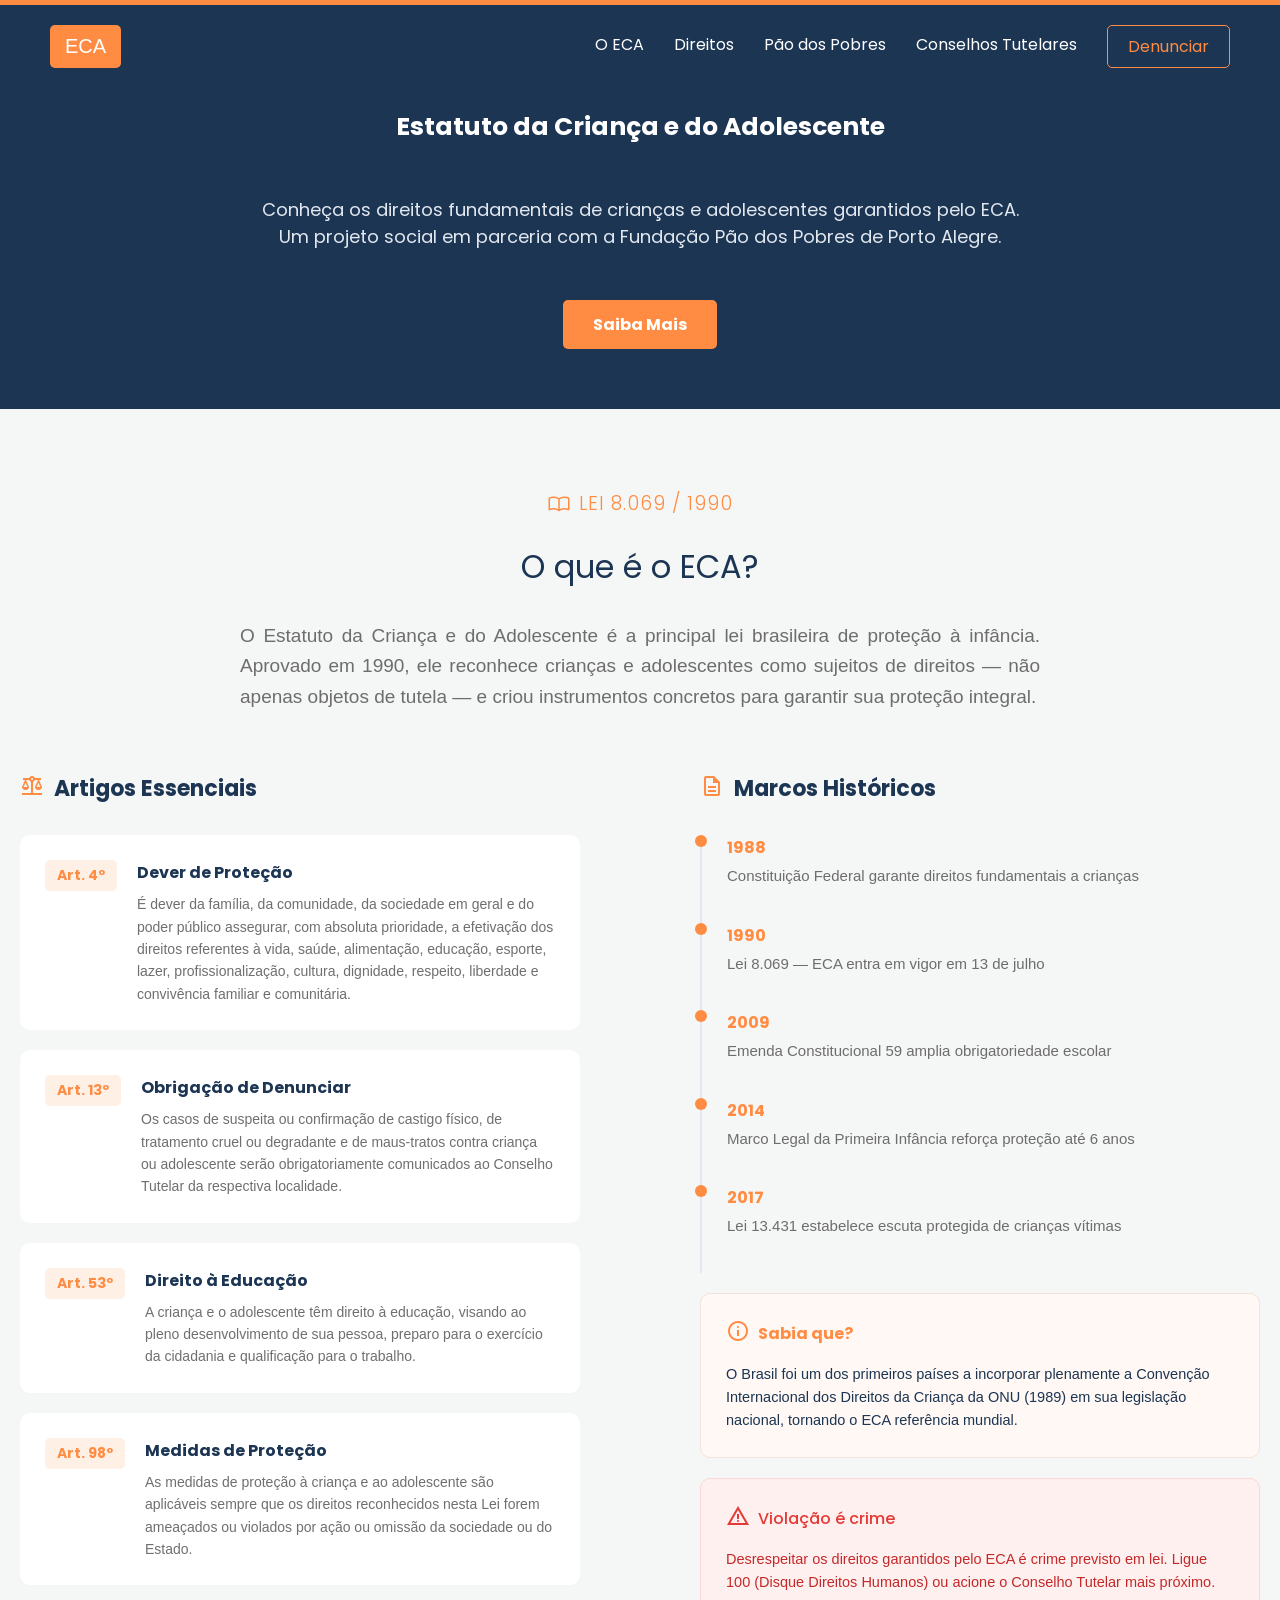
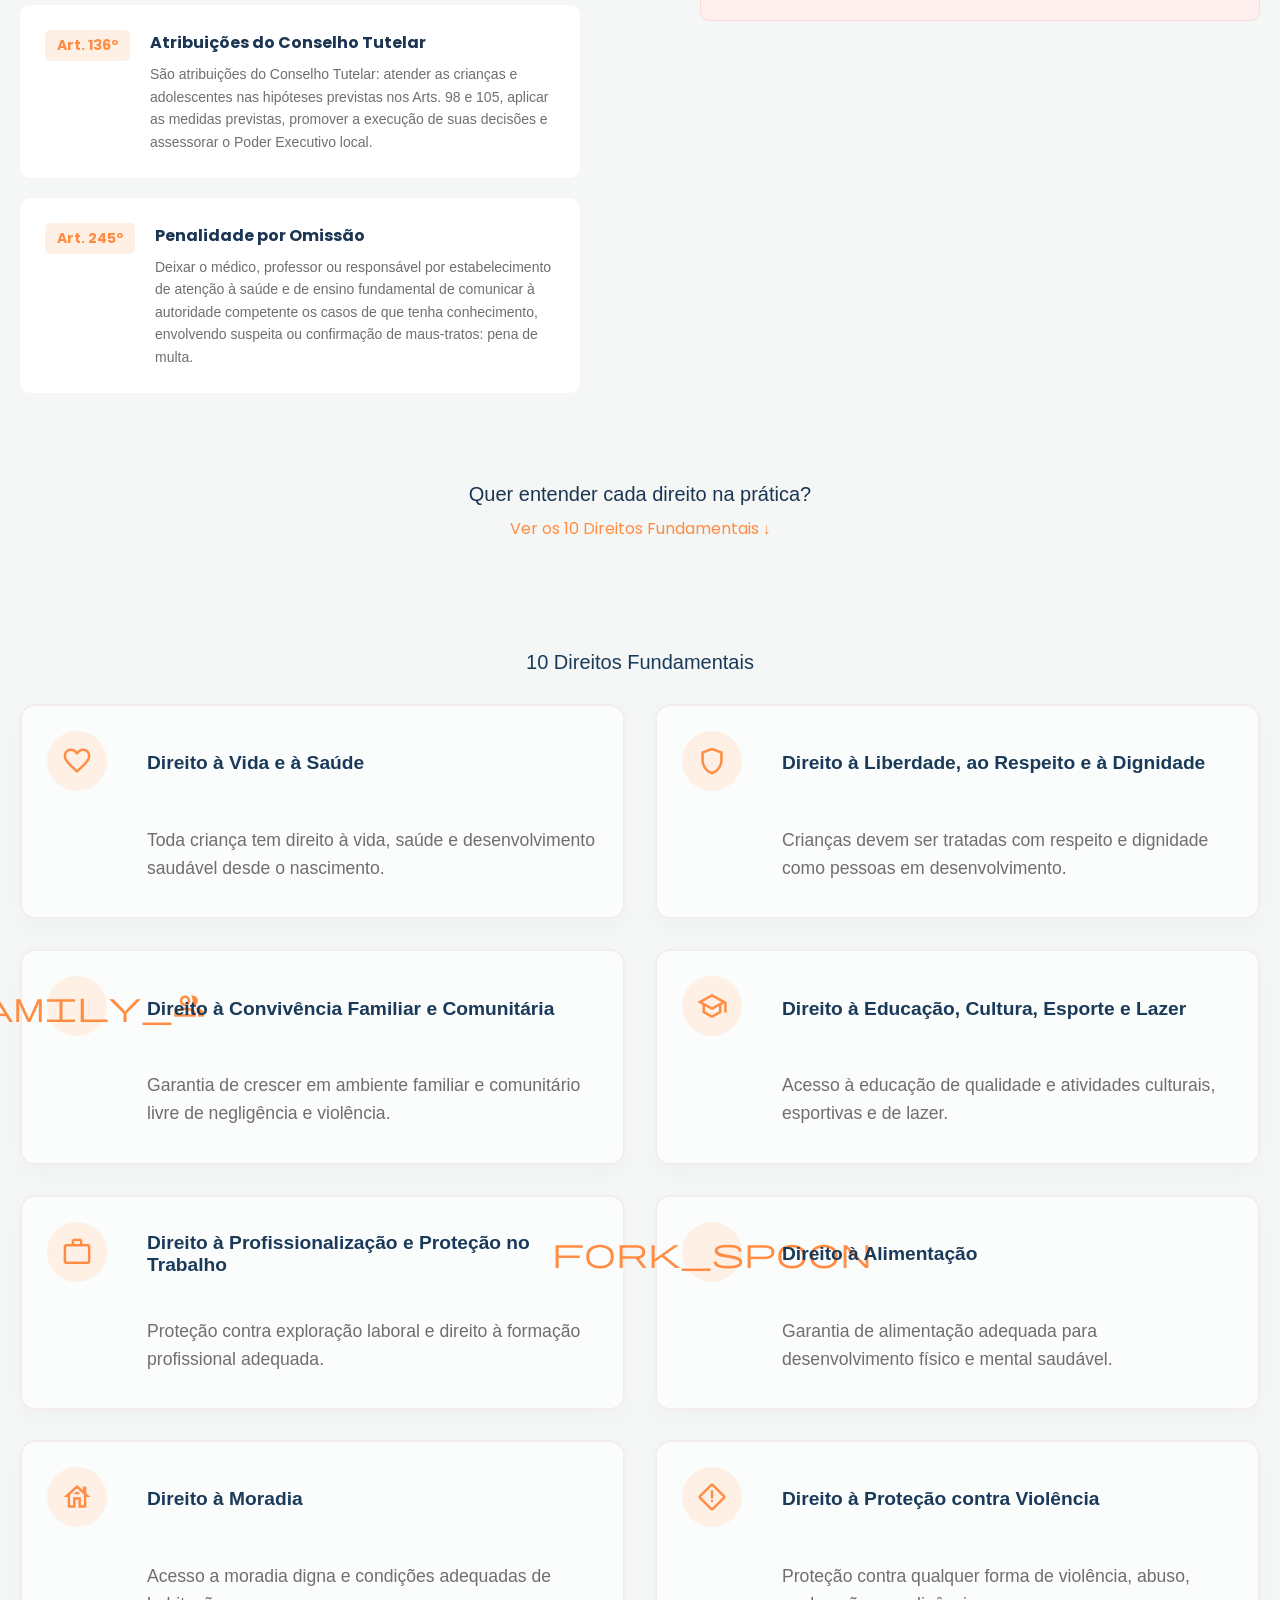
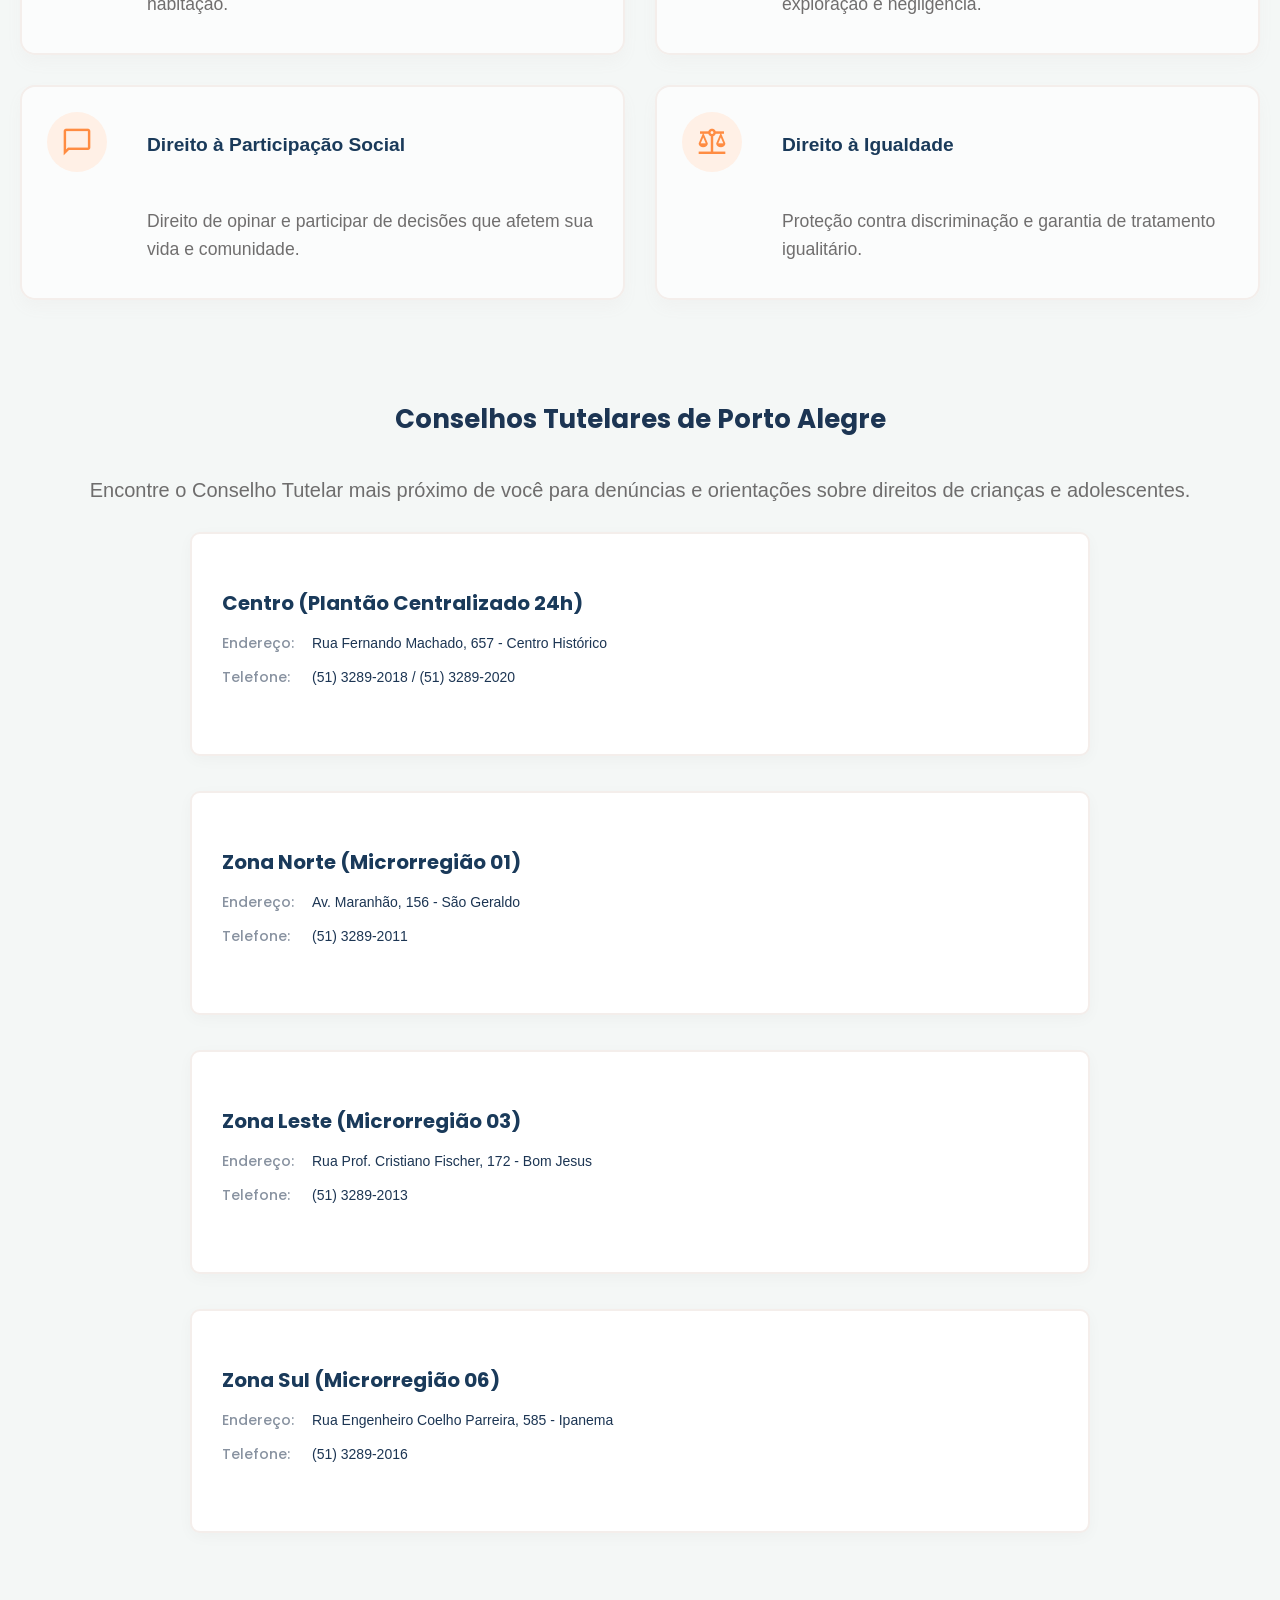
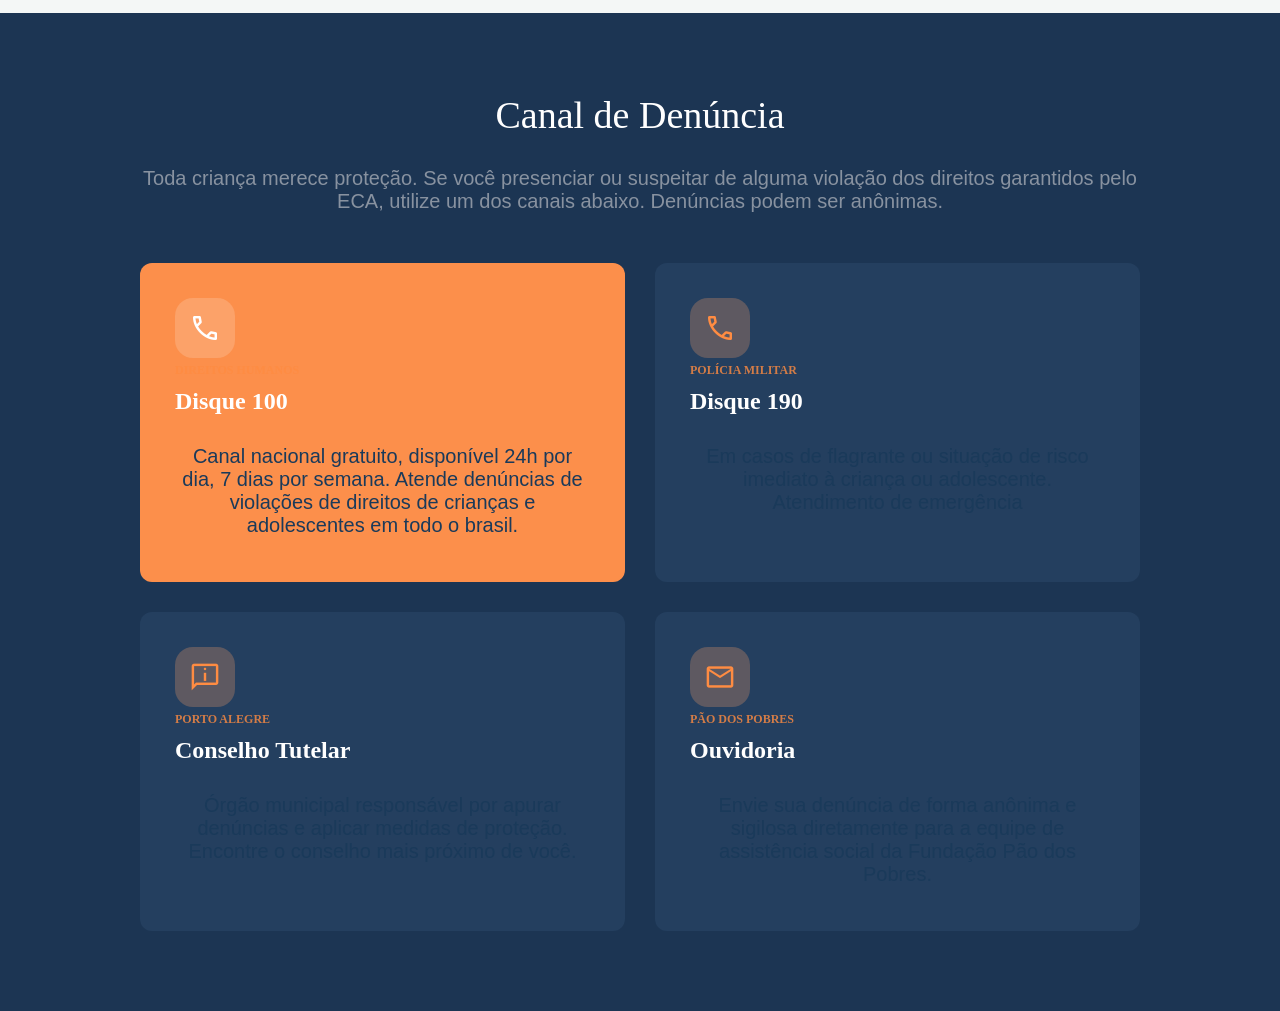
==== commit 3f552f2f: "iniciei secao denuncia" ====
--- a/index.html
+++ b/index.html
@@ -159,7 +159,7 @@
 </div>
     </div>
     <div class="chamada-direitos"><p>Quer entender cada direito na prática?</p>
-    <a href="#">Ver os 10 Direitos Fundamentais ↓</a>
+    <a href="#direitos">Ver os 10 Direitos Fundamentais ↓</a>
     </div>
 
 </section>
@@ -271,7 +271,7 @@
 <section id="conselhos-tutelares" class="secao-conselhos">
     <h2>Conselhos Tutelares de Porto Alegre</h2>
     <p class="subtitulo-conselhos">Encontre o Conselho Tutelar mais próximo de você para denúncias e orientações sobre direitos de crianças e adolescentes.</p>
-    
+
     <div class="lista-conselhos-horizontal">
 
         <div class="card-horizontal">
@@ -344,5 +344,52 @@
 
     </div>
 </section>
+
+<section id="denunciar" class="secao-denuncia">
+    <div class="container-denuncia">
+        <div class="cabecalho-denuncia"><h2>Canal de Denúncia</h2><p>Toda criança merece proteção. Se você presenciar ou suspeitar de alguma violação dos direitos garantidos pelo ECA, utilize um dos canais abaixo. Denúncias podem ser anônimas.
+</p></div>
+        <div class="grid-denuncia">
+
+            <div class="card-denuncia card-destaque">
+                
+                <span class="material-symbols-outlined icone-card">call</span>
+                <span class="categoria">DIREITOS HUMANOS</span>
+                <h3>Disque 100</h3>
+                <p>Canal nacional gratuito, disponível 24h por dia, 7 dias por semana. Atende denúncias de violações de direitos de crianças e adolescentes em todo o brasil.</p>
+            </div>
+
+            <div class="card-denuncia">
+                
+                <span class="material-symbols-outlined icone-card">call</span>
+                <span class="categoria">POLÍCIA MILITAR</span>
+                <h3>Disque 190</h3>
+                <p>Em casos de flagrante ou situação de risco imediato à criança ou adolescente. Atendimento de emergência </p>
+            </div>
+            <div class="card-denuncia">
+                
+                <span class="material-symbols-outlined icone-card">chat_info</span>
+                <span class="categoria">PORTO ALEGRE</span>
+                <h3>Conselho Tutelar</h3>
+                <p>Órgão municipal responsável por apurar denúncias e aplicar medidas de proteção. Encontre o conselho mais próximo de você.</p>
+            </div>
+
+            <div class="card-denuncia">
+                
+                <span class="material-symbols-outlined icone-card">mail</span>
+                <span class="categoria">PÃO DOS POBRES</span>
+                <h3>Ouvidoria</h3>
+                <p>Envie sua denúncia de forma anônima e sigilosa diretamente para a equipe de assistência social da Fundação Pão dos Pobres.</p>
+            </div>
+
+        </div>
+    </div>
+</section>
+            </div>
+        </div>
+    </div>
+
+
+</section>
   </body>
 </html>
--- a/style.css
+++ b/style.css
@@ -37,32 +37,32 @@
 }
 
 .menu-navegacao a:not(.btn-denunciar) {
-    position: relative;
-    text-decoration: none;
-    color: white; 
-    font-family: "Poppins", sans-serif;
-    padding-bottom: 5px;
+  position: relative;
+  text-decoration: none;
+  color: white;
+  font-family: "Poppins", sans-serif;
+  padding-bottom: 5px;
 }
 
 .menu-navegacao a:not(.btn-denunciar)::after {
-    content: ''; /* Obrigatório: Cria a caixinha vazia */
-    position: absolute; /* Deixa a linha livre para flutuar debaixo do texto */
-    left: 0; /* Alinha no canto esquerdo da palavra */
-    bottom: 0; /* Cola na base da palavra */
-    
-    /* O Design da Linha */
-    height: 2px; /* A grossura da linha */
-    background-color: #ff8c42; /* O seu laranja */
-    
-    /* O estado inicial: encolhida! */
-    width: 0%; 
-    
-    /* A instrução de animação (demora 0.3 segundos para crescer) */
-    transition: width 0.3s ease; 
+  content: ""; /* Obrigatório: Cria a caixinha vazia */
+  position: absolute; /* Deixa a linha livre para flutuar debaixo do texto */
+  left: 0; /* Alinha no canto esquerdo da palavra */
+  bottom: 0; /* Cola na base da palavra */
+
+  /* O Design da Linha */
+  height: 2px; /* A grossura da linha */
+  background-color: #ff8c42; /* O seu laranja */
+
+  /* O estado inicial: encolhida! */
+  width: 0%;
+
+  /* A instrução de animação (demora 0.3 segundos para crescer) */
+  transition: width 0.3s ease;
 }
 
 .menu-navegacao a:not(.btn-denunciar):hover::after {
-    width: 100%; /* A linha cresce para ocupar toda a palavra */
+  width: 100%; /* A linha cresce para ocupar toda a palavra */
 }
 
 .link-menu-header:hover {
@@ -106,14 +106,12 @@
   border-radius: 5px;
   color: #ff8c42;
   transition: all 0.3s ease;
-  
 }
 
 .btn-denunciar:hover {
-    background-color: #ff8c42;
-    color: white;
-}
-
+  background-color: #ff8c42;
+  color: white;
+}
 
 .container {
   max-width: 1000px;
@@ -180,7 +178,7 @@
   text-align: left;
 }
 .card:hover {
-  box-shadow: 0 12px 25px rgba(90, 95, 111, 0.181);
+  box-shadow: 0 12px 25px rgba(90, 95, 111, 0.181); /* Aumenta a sombra, fazendo o card "flutuar" */
   border-color: #ff8c42;
 }
 
@@ -218,10 +216,6 @@
   line-height: 1.6;
   margin-left: 100px;
   text-align: left;
-}
-
-.card:nth-child(10) {
-  grid-column: 2;
 }
 
 .secao-sobre {
@@ -453,6 +447,7 @@
   line-height: 1.6;
   margin: 0;
   font-weight: 400;
+  text-align: left;
 }
 
 .card-alerta {
@@ -516,6 +511,7 @@
   color: #504d4dd0;
   margin: 30px;
   font-weight: 400;
+  text-align: center;
 }
 
 .lista-conselhos-horizontal {
@@ -537,11 +533,13 @@
   box-shadow: 0 4px 15px rgba(0, 0, 0, 0.03);
   padding: 30px;
   transition: all 0.3s ease;
+  border: 1.5px solid #f4eeeb;
+  border-width: 2px;
 }
 
 .card-horizontal:hover {
-  box-shadow: 0 12px 25px rgba(90, 95, 111, 0.181);
-  border-color: #ff8c42;
+  box-shadow: 0 12px 25px rgba(90, 95, 111, 0.181); /* Aumenta a sombra, fazendo o card "flutuar" */
+  border-color: #ff8c42; /* Pinta a borda de laranja */
 }
 
 .bloco-texto {
@@ -579,14 +577,124 @@
 }
 
 .bloco-mapa-direito {
-    width: 260px; 
-    height: 160px; 
-    flex-shrink: 0; 
+  width: 260px;
+  height: 160px;
+  flex-shrink: 0;
 }
 .bloco-mapa-direito iframe {
-    width: 100%;
-    height: 100%;
-    border-radius: 12px; 
-    border: 2px solid #e2e8f0; 
-    display: block;
-}+  width: 100%;
+  height: 100%;
+  border-radius: 12px;
+  border: 2px solid #e2e8f0;
+  display: block;
+}
+
+.cabecalho-denuncia h2 {
+  font-size: 38px;
+  font-family: "Segoe UI Symbol";
+}
+
+.cabecalho-denuncia p {
+  text-align: center;
+  color: #8892a0;
+  font-weight: 300;
+  font-family: "Poppins" sans-serif;
+}
+
+.secao-denuncia {
+  background-color: #1c3553; /* Fundo escuro */
+  padding: 80px 20px;
+  color: white; /* Letras brancas para dar contraste */
+  text-align: center;
+}
+
+.container-denuncia {
+  max-width: 1000px;
+  margin: 0 auto;
+}
+
+.grid-denuncia {
+  display: grid;
+  grid-template-columns: repeat(2, 1fr);
+  gap: 30px;
+  margin-top: 50px;
+}
+
+.card-denuncia {
+  background-color: #243f5f;
+  padding: 35px;
+  border-radius: 12px;
+  text-align: left;
+  transition: transform 0.3s ease;
+  box-shadow: #000000b3;
+}
+
+.card-denuncia .icone-card {
+  border-radius: 30%;
+  color: #ff8c42;
+  background-color: #ffa06544;
+  margin: left;
+}
+
+.card-destaque .icone-card {
+  border-radius: 30%;
+  color: #ffffff;
+  background-color: #fad4bc44;
+  margin: left;
+}
+
+.card-destaque {
+  background-color: #fc8f4b;
+}
+
+.categoria {
+  font-size: 12px;
+  font-weight: bold;
+  opacity: 0.8;
+}
+
+.card-denuncia h3 {
+  font-size: 24px;
+  margin: 10px 0;
+}
+
+@media (max-width: 768px) {
+  .card-horizontal {
+    flex-direction: column;
+    padding: 20px;
+  }
+
+  .bloco-texto {
+    padding-right: 0;
+    margin-bottom: 20px;
+  }
+
+  .bloco-mapa-direito {
+    width: 100;
+  }
+
+  .main {
+    grid-template-columns: 1fr;
+    padding: 10px;
+  }
+
+  .container-duas-colunas {
+    flex-direction: column;
+    gap: 40px;
+  }
+
+  .barra-navegacao {
+    flex-direction: column;
+    padding: 15px;
+    gap: 15px;
+  }
+
+  .menu-navegacao {
+    flex-wrap: wrap;
+    justify-content: center;
+  }
+
+  .area-destaque {
+    padding: 20px;
+  }
+}
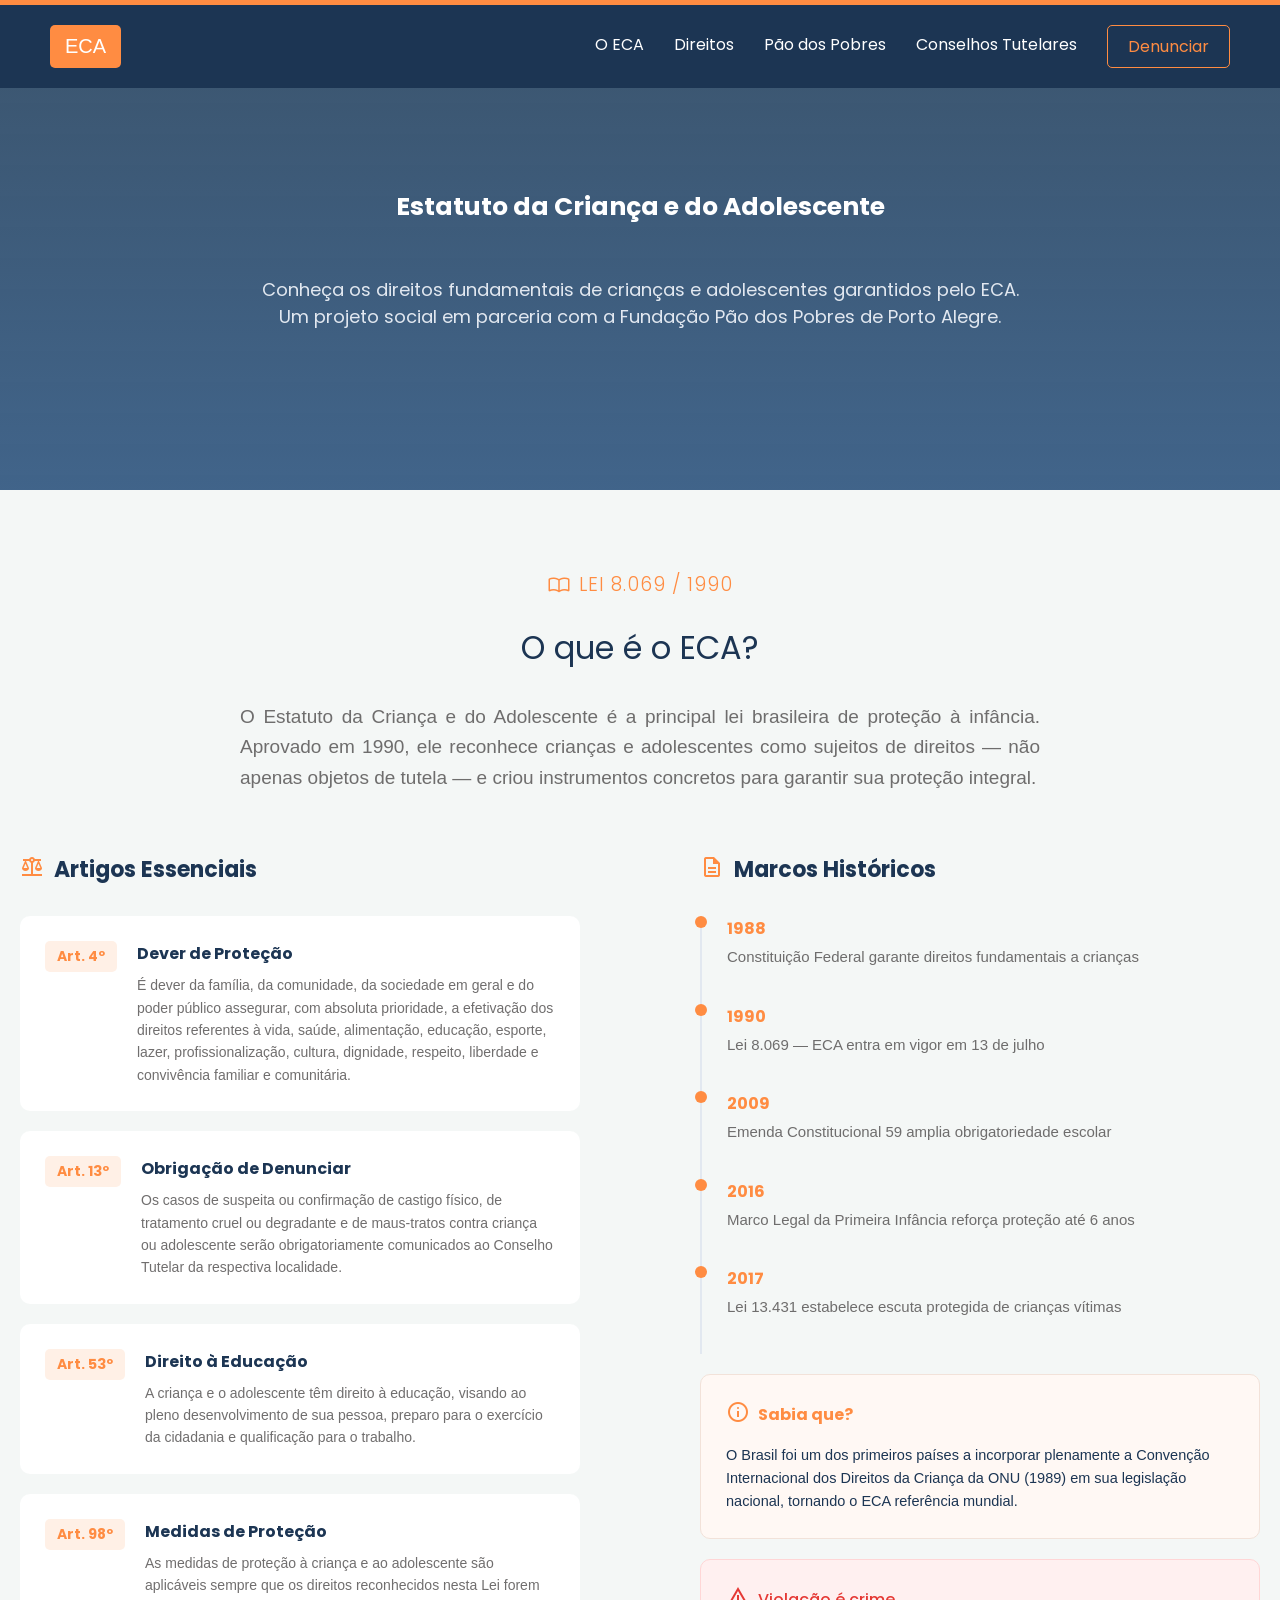
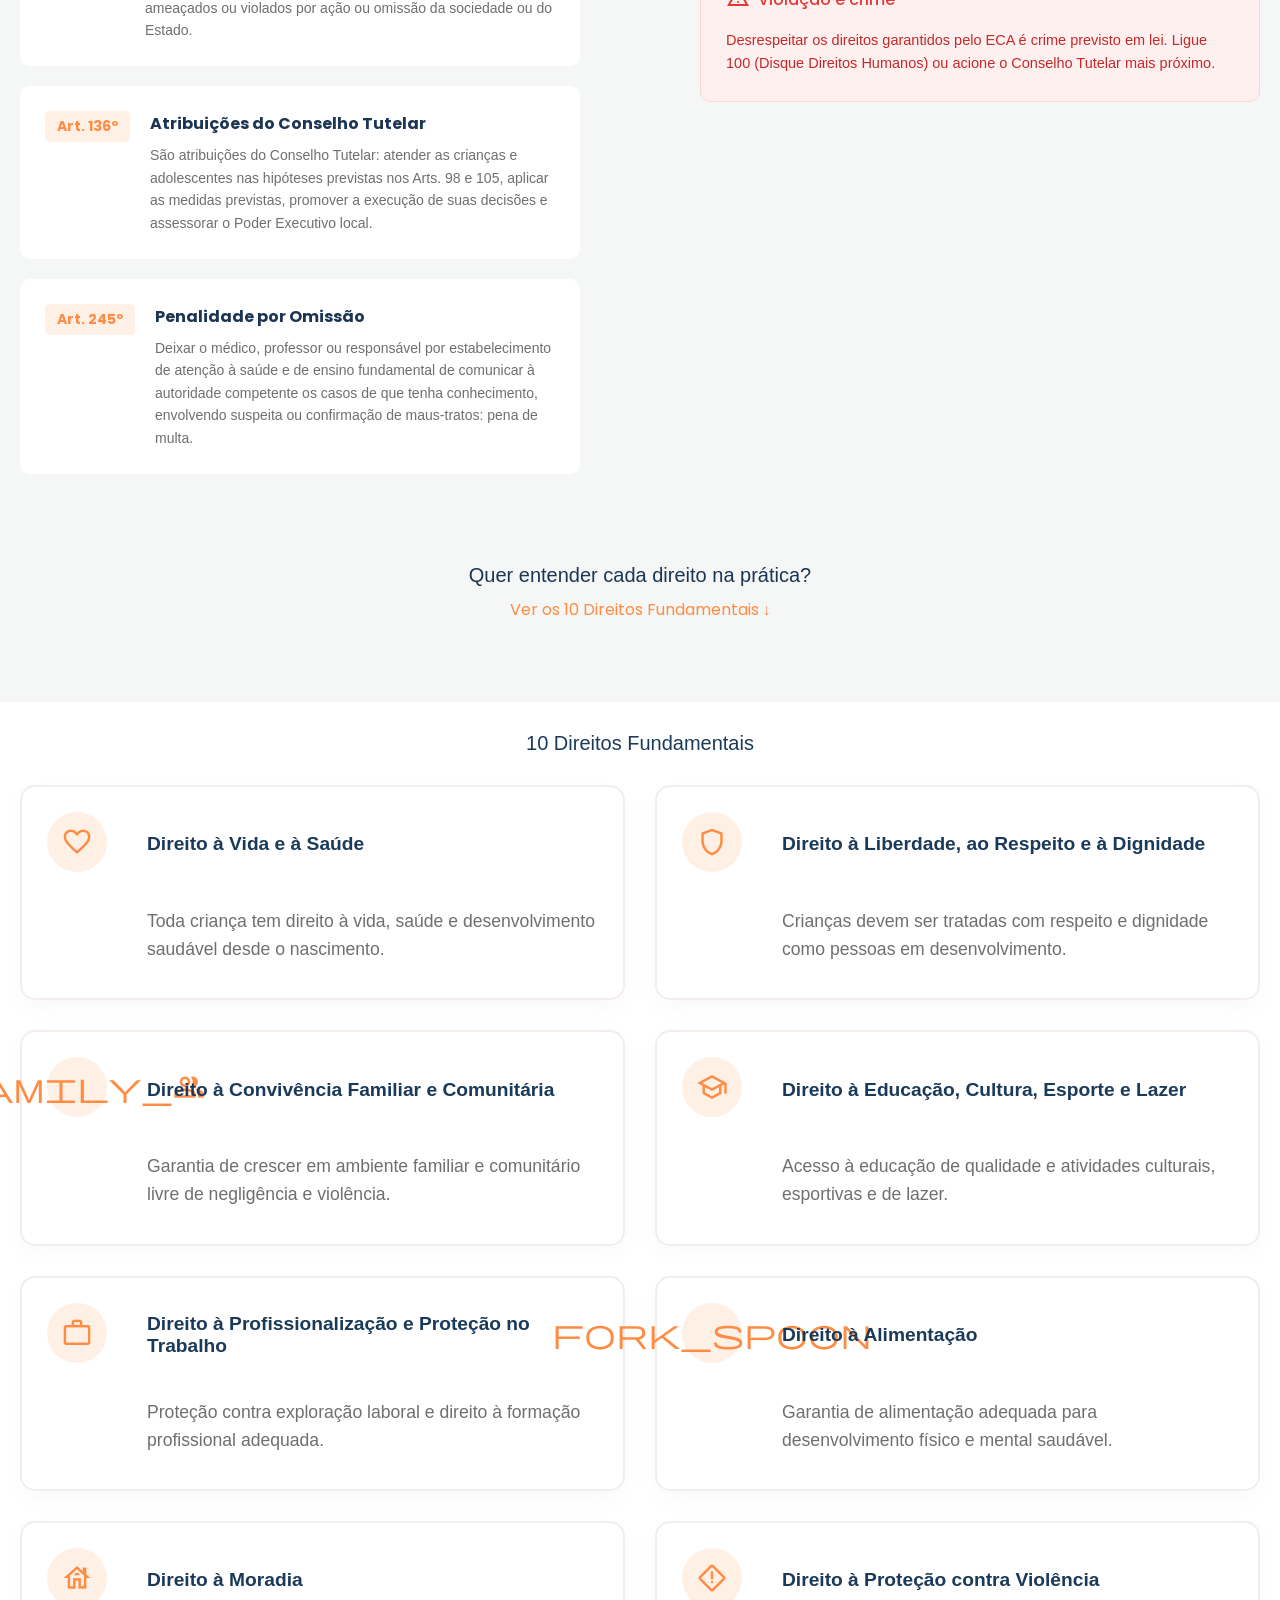
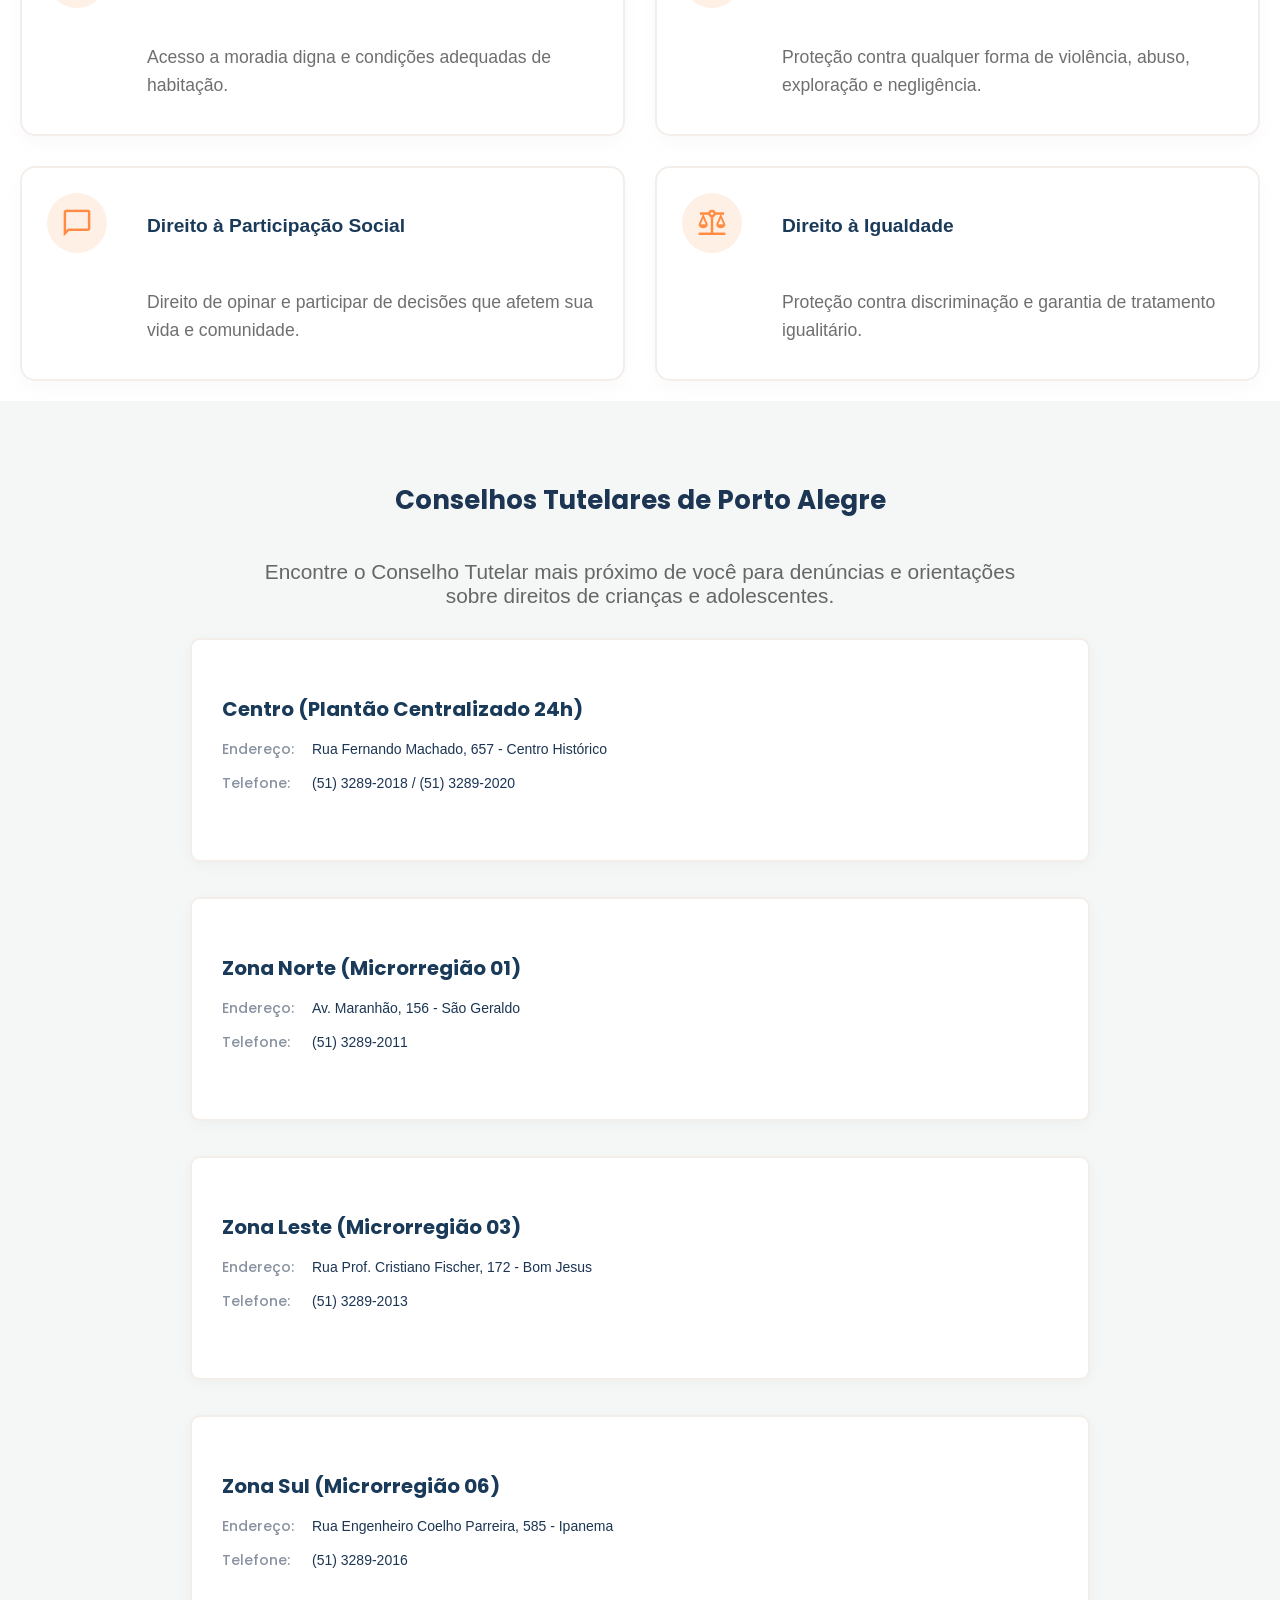
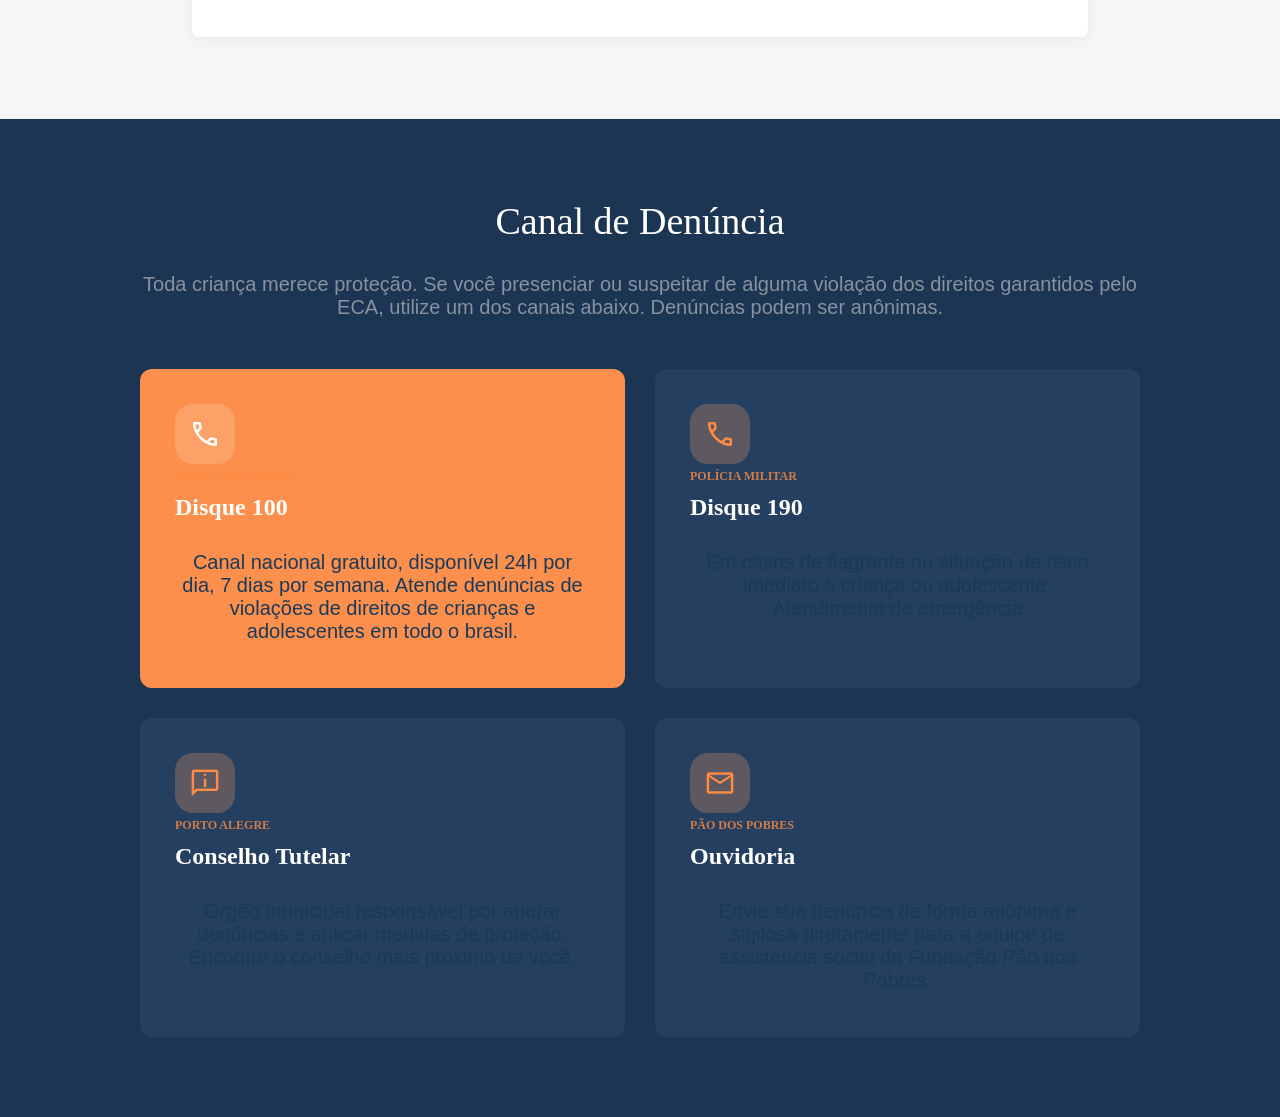
==== commit f03e08c3: "ajustei imagem de fundo e cores" ====
--- a/index.html
+++ b/index.html
@@ -33,7 +33,7 @@
     <div class="area-destaque">
         <h1 class="titulo-destaque">Estatuto da Criança e do Adolescente</h1>
         <h2 class="subtitulo-header">Conheça os direitos fundamentais de crianças e adolescentes garantidos pelo ECA. <br>Um projeto social em parceria com a Fundação Pão dos Pobres de Porto Alegre.</h2>
-        <a href="#" class="btn-saiba-mais">Saiba Mais</a>
+      
     </div>
 </header>
 
@@ -133,7 +133,7 @@
     </div>
 
     <div class="item-historico">
-        <div class="ano-historico">2014</div>
+        <div class="ano-historico">2016</div>
         <p>Marco Legal da Primeira Infância reforça proteção até 6 anos</p>
     </div>
 
--- a/style.css
+++ b/style.css
@@ -9,8 +9,15 @@
 }
 
 .cabecalho-principal {
-  background-color: #1c3553;
-  text-align: center;
+  background:
+    linear-gradient(rgba(26, 58, 90, 0.85), rgba(44, 83, 125, 0.9)),
+    url("grupo-crianças-correndo.jpg");
+  background-size: cover;
+  background-position: center;
+  background-blend-mode: multiply;
+  color: #ffffff;
+  padding: 80px 20px;
+  text-align: left;
 }
 
 .barra-navegacao {
@@ -142,7 +149,7 @@
 }
 
 body {
-  background-color: #f4f7f6;
+  background-color: #ffffff;
   margin: 0;
   color: black;
 }
@@ -164,6 +171,7 @@
   max-width: 1300px; /* 1. Limita a largura máxima para os cards não sumirem para os lados */
   margin: 0 auto; /* 2. A MÁGICA: Centraliza a caixa inteira perfeitamente no meio da tela */
   padding: 20px;
+  background-color: #ffffff;
 }
 
 .card {
@@ -508,11 +516,18 @@
 }
 
 .subtitulo-conselhos {
+
+  text-align: center;
   color: #504d4dd0;
-  margin: 30px;
+  margin: 0 auto 30px;
+  color: #666666; 
+  font-size: 1.3rem;
+  max-width: 800px;
   font-weight: 400;
-  text-align: center;
-}
+  
+}
+
+
 
 .lista-conselhos-horizontal {
   display: flex;
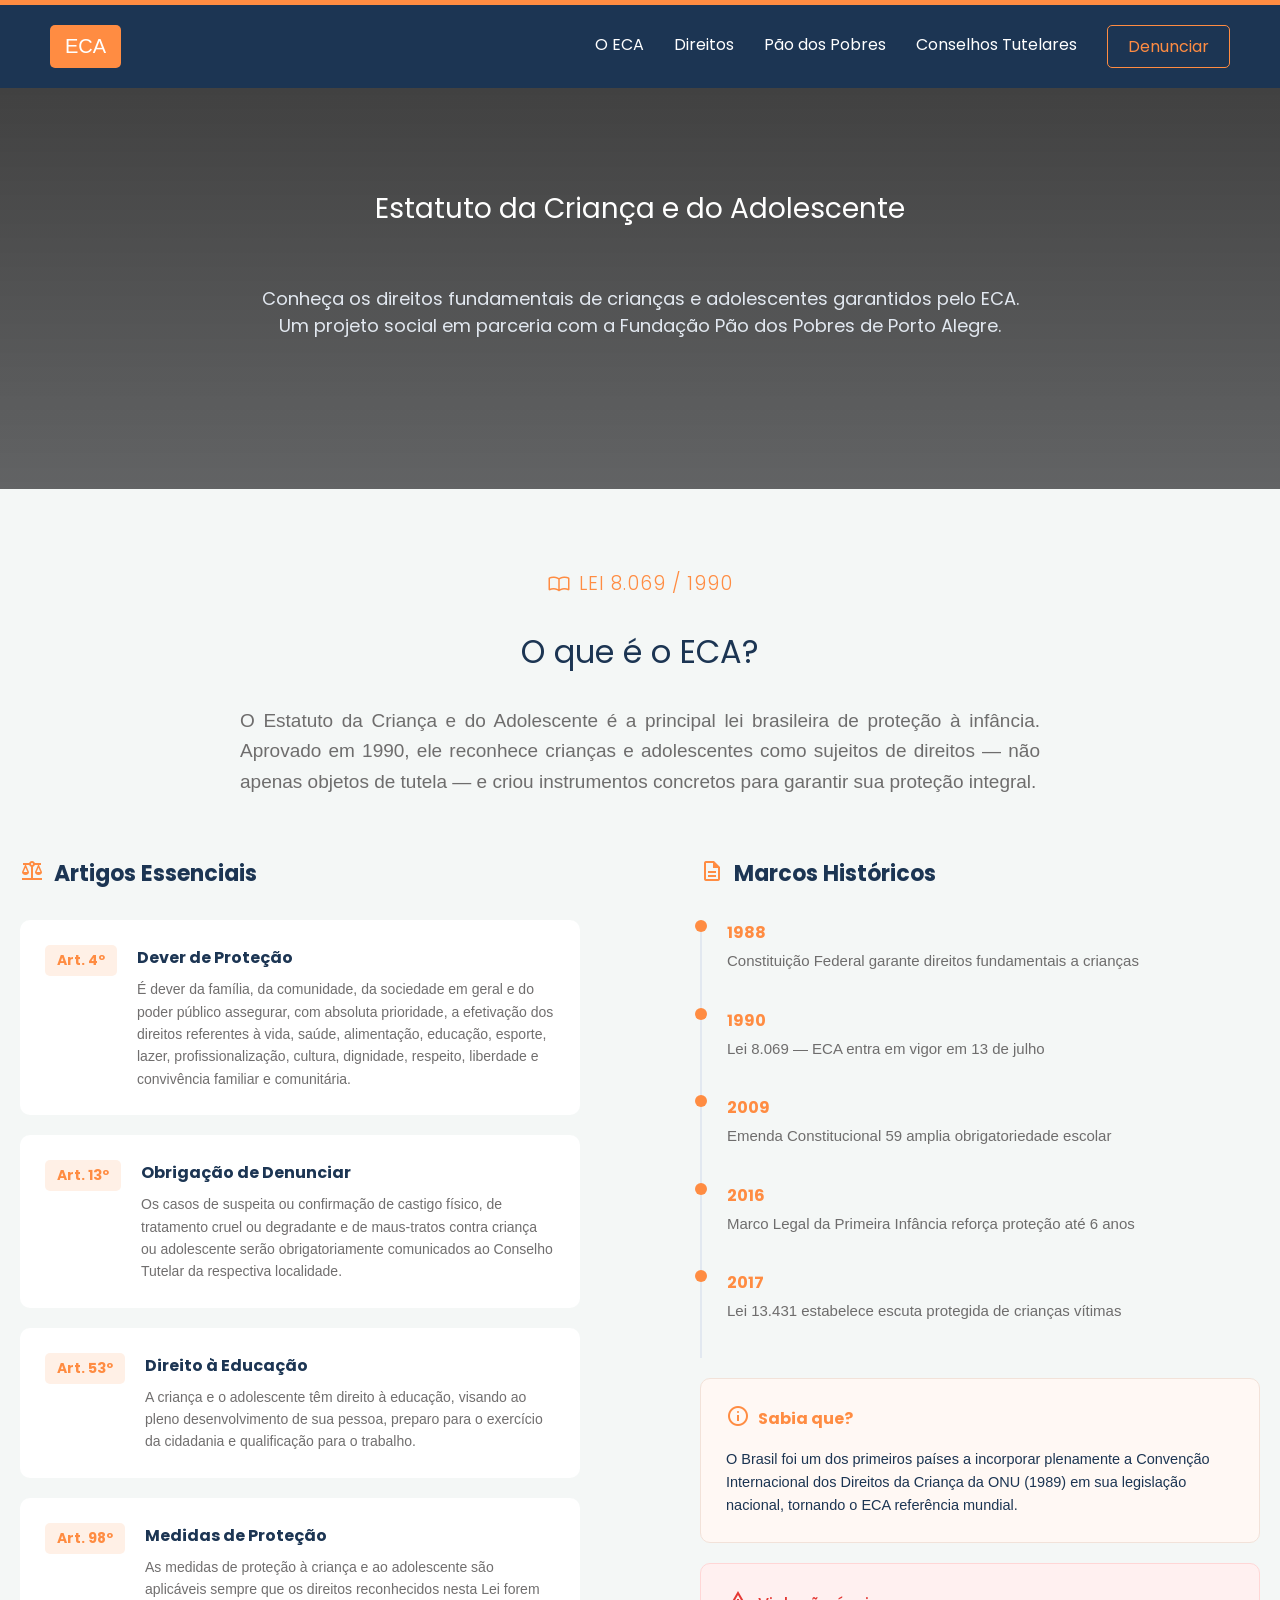
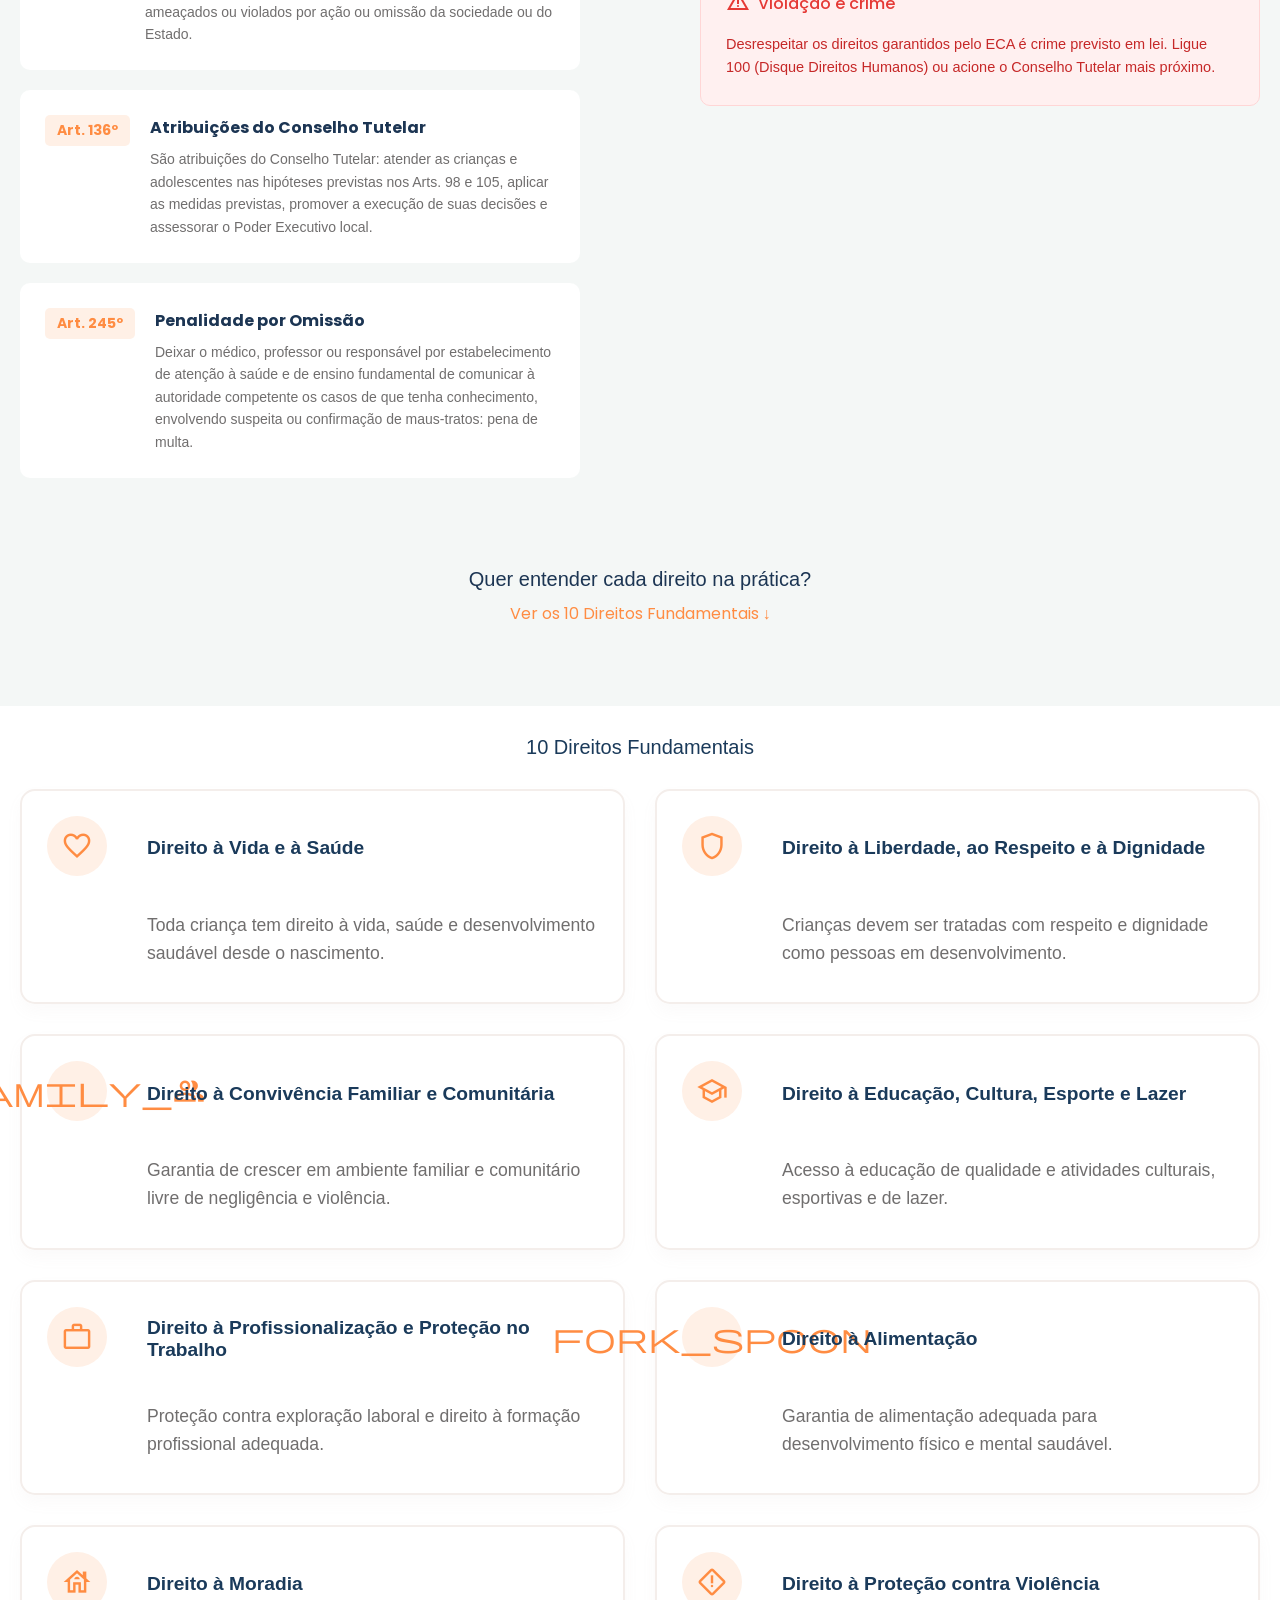
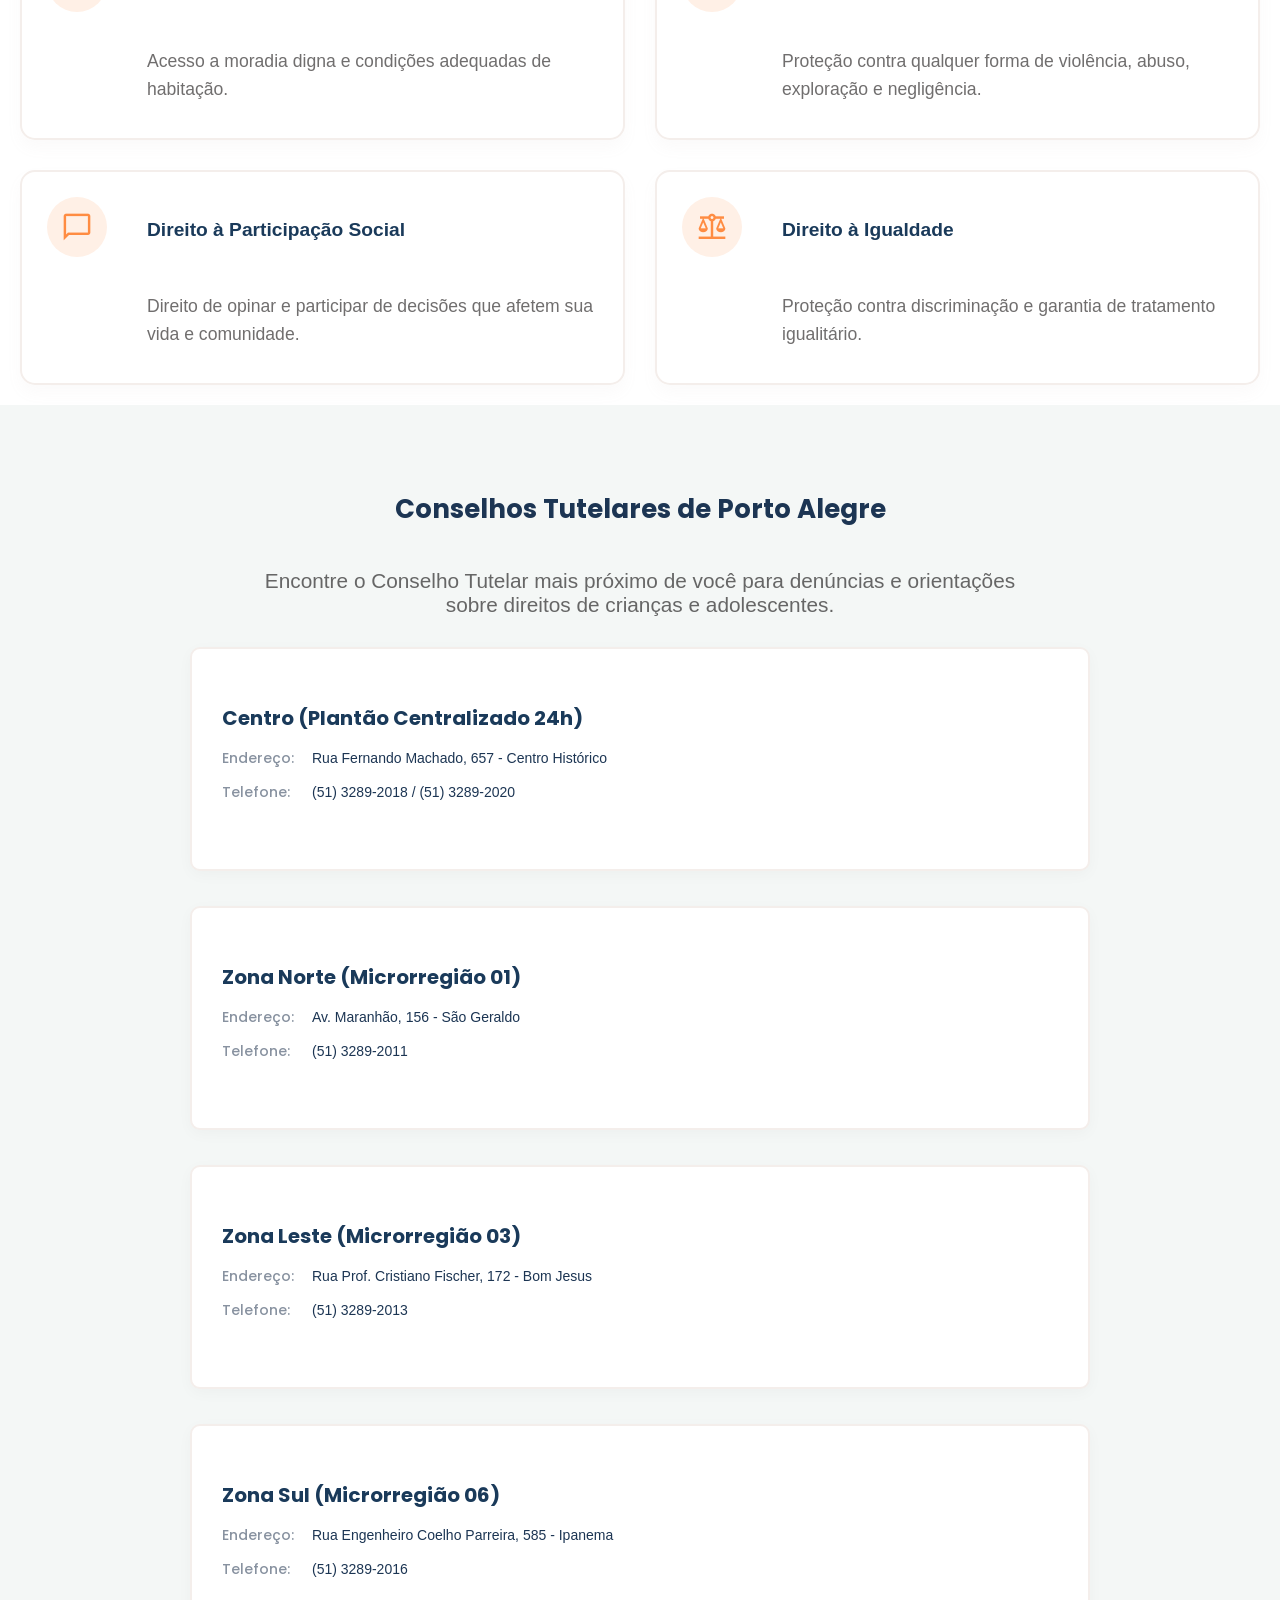
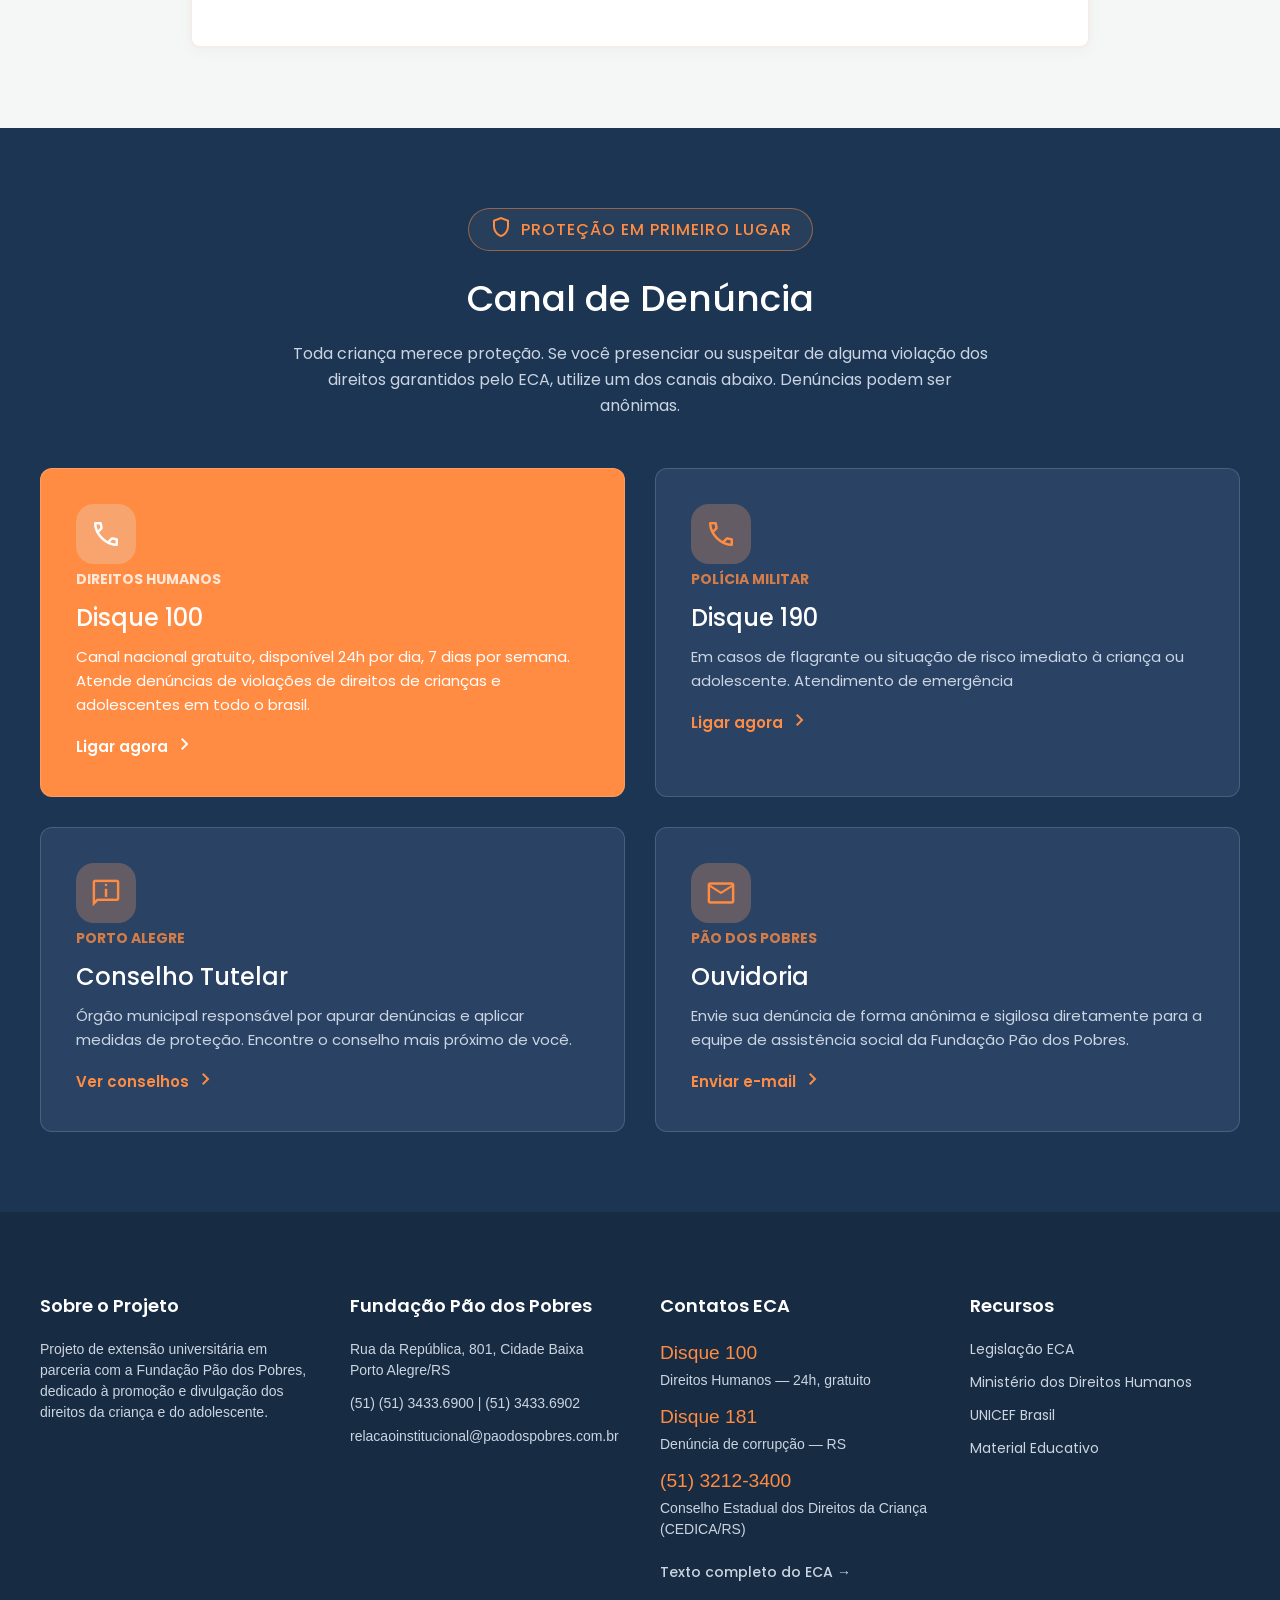
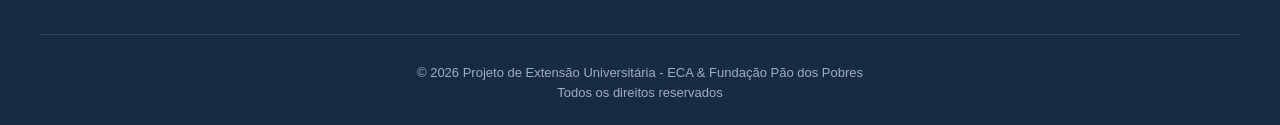
==== commit b2859b8f: "ajustei sessão denuncia e adicionei o footer" ====
--- a/index.html
+++ b/index.html
@@ -347,8 +347,15 @@
 
 <section id="denunciar" class="secao-denuncia">
     <div class="container-denuncia">
-        <div class="cabecalho-denuncia"><h2>Canal de Denúncia</h2><p>Toda criança merece proteção. Se você presenciar ou suspeitar de alguma violação dos direitos garantidos pelo ECA, utilize um dos canais abaixo. Denúncias podem ser anônimas.
-</p></div>
+        <div class="cabecalho-denuncia">
+            <div class="tag-protecao">
+                <span class="material-symbols-outlined">shield</span>
+                PROTEÇÃO EM PRIMEIRO LUGAR
+            </div>
+            
+            <h2>Canal de Denúncia</h2>
+            <p>Toda criança merece proteção. Se você presenciar ou suspeitar de alguma violação dos direitos garantidos pelo ECA, utilize um dos canais abaixo. Denúncias podem ser anônimas.</p>
+        </div>
         <div class="grid-denuncia">
 
             <div class="card-denuncia card-destaque">
@@ -357,6 +364,7 @@
                 <span class="categoria">DIREITOS HUMANOS</span>
                 <h3>Disque 100</h3>
                 <p>Canal nacional gratuito, disponível 24h por dia, 7 dias por semana. Atende denúncias de violações de direitos de crianças e adolescentes em todo o brasil.</p>
+                <a href="tel:100" class="link-denuncia">Ligar agora <span class="material-symbols-outlined">chevron_right</span></a>
             </div>
 
             <div class="card-denuncia">
@@ -365,6 +373,7 @@
                 <span class="categoria">POLÍCIA MILITAR</span>
                 <h3>Disque 190</h3>
                 <p>Em casos de flagrante ou situação de risco imediato à criança ou adolescente. Atendimento de emergência </p>
+                <a href="tel:190" class="link-denuncia">Ligar agora <span class="material-symbols-outlined">chevron_right</span></a>
             </div>
             <div class="card-denuncia">
                 
@@ -372,6 +381,7 @@
                 <span class="categoria">PORTO ALEGRE</span>
                 <h3>Conselho Tutelar</h3>
                 <p>Órgão municipal responsável por apurar denúncias e aplicar medidas de proteção. Encontre o conselho mais próximo de você.</p>
+                <a href="#conselhos-tutelares" class="link-denuncia">Ver conselhos <span class="material-symbols-outlined">chevron_right</span></a>
             </div>
 
             <div class="card-denuncia">
@@ -380,6 +390,7 @@
                 <span class="categoria">PÃO DOS POBRES</span>
                 <h3>Ouvidoria</h3>
                 <p>Envie sua denúncia de forma anônima e sigilosa diretamente para a equipe de assistência social da Fundação Pão dos Pobres.</p>
+                <a href="mailto:ouvidoria@paodospobres.org.br" class="link-denuncia">Enviar e-mail <span class="material-symbols-outlined">chevron_right</span></a>
             </div>
 
         </div>
@@ -391,5 +402,48 @@
 
 
 </section>
+
+<footer class="rodape-principal">
+    <div class="grid-rodape">
+        
+        <div class="coluna-rodape">
+            <h4>Sobre o Projeto</h4>
+            <p>Projeto de extensão universitária em parceria com a Fundação Pão dos Pobres, dedicado à promoção e divulgação dos direitos da criança e do adolescente.</p>
+        </div>
+
+        <div class="coluna-rodape">
+            <h4>Fundação Pão dos Pobres</h4>
+            <p>Rua da República, 801, Cidade Baixa <br> Porto Alegre/RS</p>
+            <p>(51) (51) 3433.6900 | (51) 3433.6902 </p>
+            <p>relacaoinstitucional@paodospobres.com.br</p>
+        </div>
+
+        <div class="coluna-rodape">
+            <h4>Contatos ECA</h4>
+            
+            <p><span class="texto-laranja">Disque 100</span>Direitos Humanos — 24h, gratuito</p>
+            <p><span class="texto-laranja">Disque 181</span>Denúncia de corrupção — RS</p>
+            <p><span class="texto-laranja">(51) 3212-3400</span>Conselho Estadual dos Direitos da Criança (CEDICA/RS)</p>
+            
+            <a href="https://www.planalto.gov.br/ccivil_03/leis/l8069.htm" target="_blank" class="link-laranja-rodape">Texto completo do ECA &rarr;</a>
+        </div>
+
+        <div class="coluna-rodape">
+            <h4>Recursos</h4>
+            <ul class="lista-recursos">
+                <li><a href="#">Legislação ECA</a></li>
+                <li><a href="#">Ministério dos Direitos Humanos</a></li>
+                <li><a href="#">UNICEF Brasil</a></li>
+                <li><a href="#">Material Educativo</a></li>
+            </ul>
+        </div>
+
+    </div>
+
+    <div class="rodape-bottom">
+        <p>&copy; 2026 Projeto de Extensão Universitária - ECA & Fundação Pão dos Pobres</p>
+        <p>Todos os direitos reservados</p>
+    </div>
+</footer>
   </body>
 </html>
--- a/style.css
+++ b/style.css
@@ -10,7 +10,7 @@
 
 .cabecalho-principal {
   background:
-    linear-gradient(rgba(26, 58, 90, 0.85), rgba(44, 83, 125, 0.9)),
+    linear-gradient(rgba(0, 0, 0, 0.747), rgba(8, 10, 12, 0.637)),
     url("grupo-crianças-correndo.jpg");
   background-size: cover;
   background-position: center;
@@ -132,11 +132,12 @@
 
 h1 {
   text-align: center;
-  color: white;
-  font-family: "Poppins", sans-serif;
-  font-size: 25px;
+  color: #ffffff;
+  font-family: "Poppins", sans-serif;
+  font-size: 28px;
   margin-bottom: 20px;
   margin-top: 20px;
+  font-weight: 400;
 }
 
 h2 {
@@ -144,8 +145,9 @@
   color: rgb(255, 255, 255);
   font-family: "Poppins", sans-serif;
   font-size: 18px;
-  margin-bottom: 20px;
+  margin-bottom: 10px;
   font-weight: 400;
+  margin-top: 5px;
 }
 
 body {
@@ -516,18 +518,14 @@
 }
 
 .subtitulo-conselhos {
-
   text-align: center;
   color: #504d4dd0;
   margin: 0 auto 30px;
-  color: #666666; 
+  color: #666666;
   font-size: 1.3rem;
   max-width: 800px;
   font-weight: 400;
-  
-}
-
-
+}
 
 .lista-conselhos-horizontal {
   display: flex;
@@ -604,18 +602,59 @@
   display: block;
 }
 
+.cabecalho-denuncia {
+  text-align: center;
+  margin-bottom: 50px; /* Dá um respiro antes de começar os cards */
+  display: flex;
+  flex-direction: column;
+  align-items: center; /* Garante que a etiqueta e os textos fiquem no meio */
+}
+
+/* A Etiqueta (Pílula com o escudo) */
+.tag-protecao {
+  display: inline-flex;
+  align-items: center;
+  gap: 8px;
+  border: 1px solid rgba(255, 140, 66, 0.5); /* Borda laranja levemente transparente */
+  background-color: rgba(
+    255,
+    255,
+    255,
+    0.05
+  ); /* Fundo quase invisível para dar destaque */
+  color: #ff8c42; /* Laranja */
+  padding: 6px 20px;
+  border-radius: 40px; /* Deixa os cantos totalmente redondos */
+  font-family: "Poppins", sans-serif;
+  font-size: 16px;
+  font-weight: 500;
+  letter-spacing: 1px;
+  margin-bottom: 20px;
+}
+
+.tag-protecao span {
+  font-size: 24px; /* Deixa o ícone do escudo um pouco maior */
+}
+
+/* O Título Principal */
 .cabecalho-denuncia h2 {
-  font-size: 38px;
-  font-family: "Segoe UI Symbol";
-}
-
+  font-family: "Poppins", sans-serif;
+  font-weight: 500;
+  font-size: 36px;
+  color: white;
+  margin: 0 0 15px 0;
+}
+
+/* O Parágrafo Explicativo */
 .cabecalho-denuncia p {
-  text-align: center;
-  color: #8892a0;
-  font-weight: 300;
-  font-family: "Poppins" sans-serif;
-}
-
+  font-family: "Poppins", sans-serif;
+  font-weight: 400;
+  color: #cbd5e1; /* Cinza clarinho elegante */
+  max-width: 700px; /* O SEGREDO: Impede que o texto estique de ponta a ponta na tela */
+  margin: 0 auto; /* Centraliza o bloco de texto */
+  line-height: 1.6;
+  font-size: 16px;
+}
 .secao-denuncia {
   background-color: #1c3553; /* Fundo escuro */
   padding: 80px 20px;
@@ -624,8 +663,8 @@
 }
 
 .container-denuncia {
-  max-width: 1000px;
-  margin: 0 auto;
+  max-width: 1200px; /* Aumente este número para esticar a caixa pai */
+  margin: 0 auto; /* Mantém tudo centralizado na tela */
 }
 
 .grid-denuncia {
@@ -636,12 +675,30 @@
 }
 
 .card-denuncia {
-  background-color: #243f5f;
+  background-color: #243f5f; /* Azul escuro do card */
   padding: 35px;
   border-radius: 12px;
-  text-align: left;
+  text-align: left; /* GARANTE O ALINHAMENTO À ESQUERDA PARA TODOS */
+  font-family: "Poppins", sans-serif; /* FORÇA A FONTE DO PROJETO */
   transition: transform 0.3s ease;
-  box-shadow: #000000b3;
+}
+
+.card-denuncia p {
+  text-align: left;
+  font-family: "Poppins", sans-serif;
+  font-size: 15px;
+  font-weight: 400;
+  color: #cbd5e1; /* Cor para legibilidade no escuro */
+  line-height: 1.6;
+  margin: 0;
+}
+
+.card-denuncia h3 {
+  font-family: "Poppins", sans-serif;
+  font-weight: 500;
+  font-size: 26px;
+  color: white;
+  margin: 20px 0 15px 0;
 }
 
 .card-denuncia .icone-card {
@@ -652,18 +709,23 @@
 }
 
 .card-destaque .icone-card {
-  border-radius: 30%;
-  color: #ffffff;
-  background-color: #fad4bc44;
-  margin: left;
+  color: white;
+  background-color: #e2e8f03f;
 }
 
 .card-destaque {
-  background-color: #fc8f4b;
+  background-color: #ff8c42; /* Pinta o fundo de laranja */
+  text-align: left; /* Garante que o card laranja também alinhe à esquerda */
+  border: 1px solid rgba(255, 255, 255, 0.15);
+  transition:
+    background-color 0.3s ease,
+    border-color 0.3s ease,
+    transform 0.3s ease,
+    box-shadow 0.3s ease;
 }
 
 .categoria {
-  font-size: 12px;
+  font-size: 14px;
   font-weight: bold;
   opacity: 0.8;
 }
@@ -673,6 +735,161 @@
   margin: 10px 0;
 }
 
+.card-denuncia:not(.card-destaque) {
+  background-color: #2a4365;
+  transition:
+    background-color 0.3s ease,
+    transform 0.3s ease,
+    box-shadow 0.3s ease;
+  border: 1px solid rgba(255, 255, 255, 0.15);
+  transition:
+    background-color 0.3s ease,
+    border-color 0.3s ease,
+    transform 0.3s ease,
+    box-shadow 0.3s ease;
+}
+
+.card-denuncia:not(.card-destaque):hover {
+  background-color: #3f5f8a;
+  transform: translateY(-2px);
+  box-shadow: 0 8px 15px rgba(0, 0, 0, 0.2);
+}
+
+.card-destaque:hover {
+  background-color: #ff8a42df;
+  transform: translateY(-2px);
+  box-shadow: 0 8px 15px rgba(0, 0, 0, 0.2);
+}
+
+.card-destaque h3,
+.card-destaque p,
+.card-destaque .categoria {
+  color: white;
+}
+
+.link-denuncia {
+  display: inline-flex;
+  align-items: center;
+  font-family: "Poppins", sans-serif;
+  font-weight: 600;
+  font-size: 15px;
+  text-decoration: none;
+  gap: 5px;
+  margin-top: 15px;
+}
+
+.card-denuncia .link-denuncia {
+  color: #ff8c42;
+}
+
+.card-destaque .link-denuncia {
+  color: white;
+}
+
+.link-denuncia span {
+  transition: transform 0.2s ease;
+}
+
+.link-denuncia:hover span {
+  transform: translateX(5px);
+}
+
+.link-denuncia,
+.link-denuncia span {
+  color: #ff8c42;
+  transition: color 0.3s ease;
+}
+
+.card-destaque .link-denuncia,
+.card-destaque .link-denuncia span {
+  color: white;
+}
+
+.rodape-principal {
+  background-color: #172b43;
+  padding: 80px 20px 20px 20px;
+  margin-top: 0;
+  font-family: "Poppins", sans-serif;
+}
+
+.grid-rodape {
+  text-align: left;
+  display: grid;
+  grid-template-columns: repeat(4, 1fr);
+  gap: 40px;
+  max-width: 1200px;
+  margin: 0 auto 50px auto;
+}
+
+.coluna-rodape h4 {
+  color: white;
+  font-size: 18px;
+  margin: 0 0 20px 0;
+  font-weight: 600;
+  text-align: left;
+}
+
+.coluna-rodape p,
+.coluna-rodape li {
+  color: #cbd5e1;
+  font-size: 14px;
+  line-height: 1.5;
+  margin: 0 0 12px 0;
+  text-align: left;
+}
+
+.coluna-rodape p span.texto-laranja {
+  display: block;
+  margin-bottom: 2px;
+}
+
+.lista-recursos {
+  list-style: none;
+  padding: 0;
+  margin: 0;
+}
+
+.coluna-rodape a {
+  color: #cbd5e1;
+  text-decoration: none;
+  transition: color 0.3s ease;
+}
+
+.coluna-rodape a:hover {
+  color: #ff8c42;
+}
+
+.texto-laranja {
+  color: #ff8c42;
+  font-weight: 400;
+}
+
+.link-laranja-rodape {
+  color: #ff8c42;
+  text-decoration: none;
+  font-size: 14px;
+  font-weight: 500;
+  display: inline-block;
+  margin-top: 10px;
+}
+
+.link-laranja-rodape:hover {
+  text-decoration: underline;
+}
+
+.rodape-bottom {
+  text-align: center;
+  border-top: 1px solid rgba(255, 255, 255, 0.1);
+  padding-top: 25px;
+  max-width: 1200px;
+  margin: 0 auto;
+}
+
+.rodape-bottom p {
+  color: #a0aec0;
+  font-size: 13px;
+  margin: 5px 0;
+}
 @media (max-width: 768px) {
   .card-horizontal {
     flex-direction: column;
@@ -712,4 +929,14 @@
   .area-destaque {
     padding: 20px;
   }
-}
+
+  .grid-rodape {
+    grid-template-columns: 1fr;
+    text-align: center;
+    gap: 30px;
+  }
+
+  .coluna-rodape p {
+    text-align: center;
+  }
+}
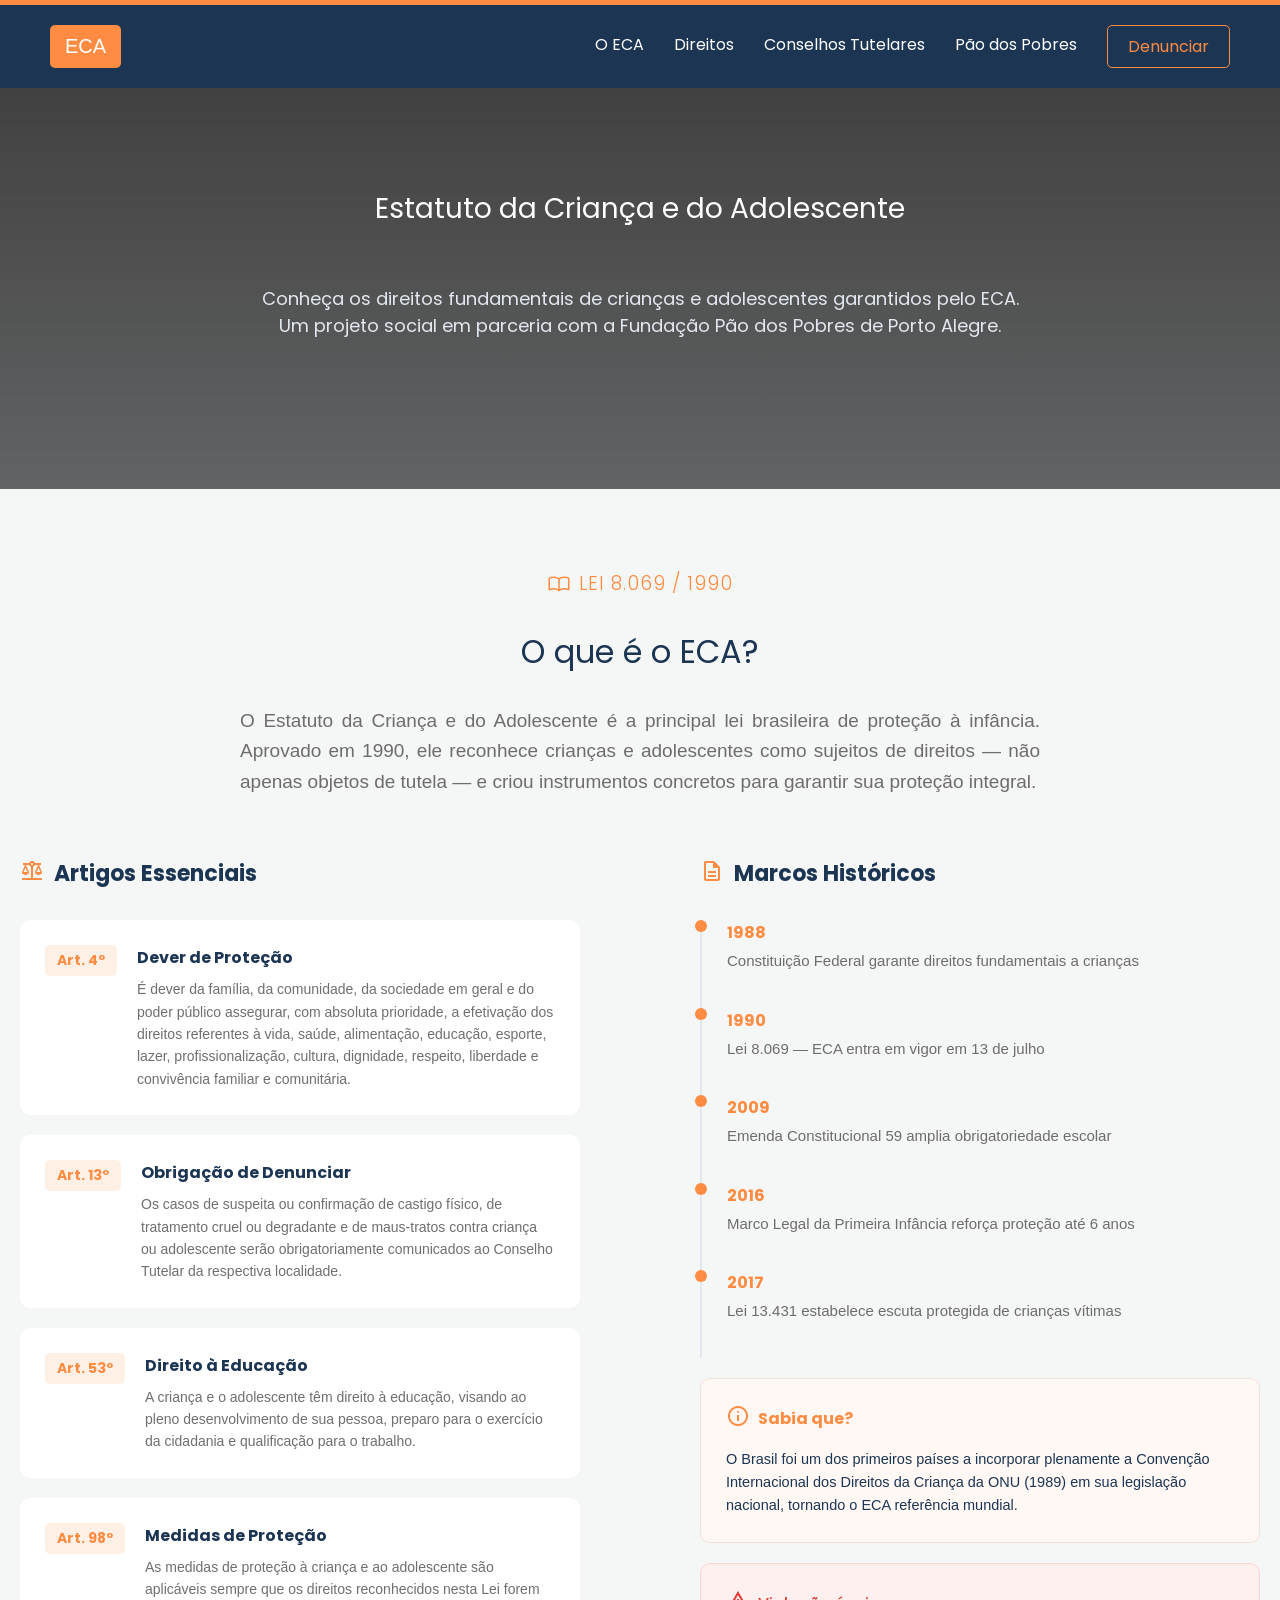
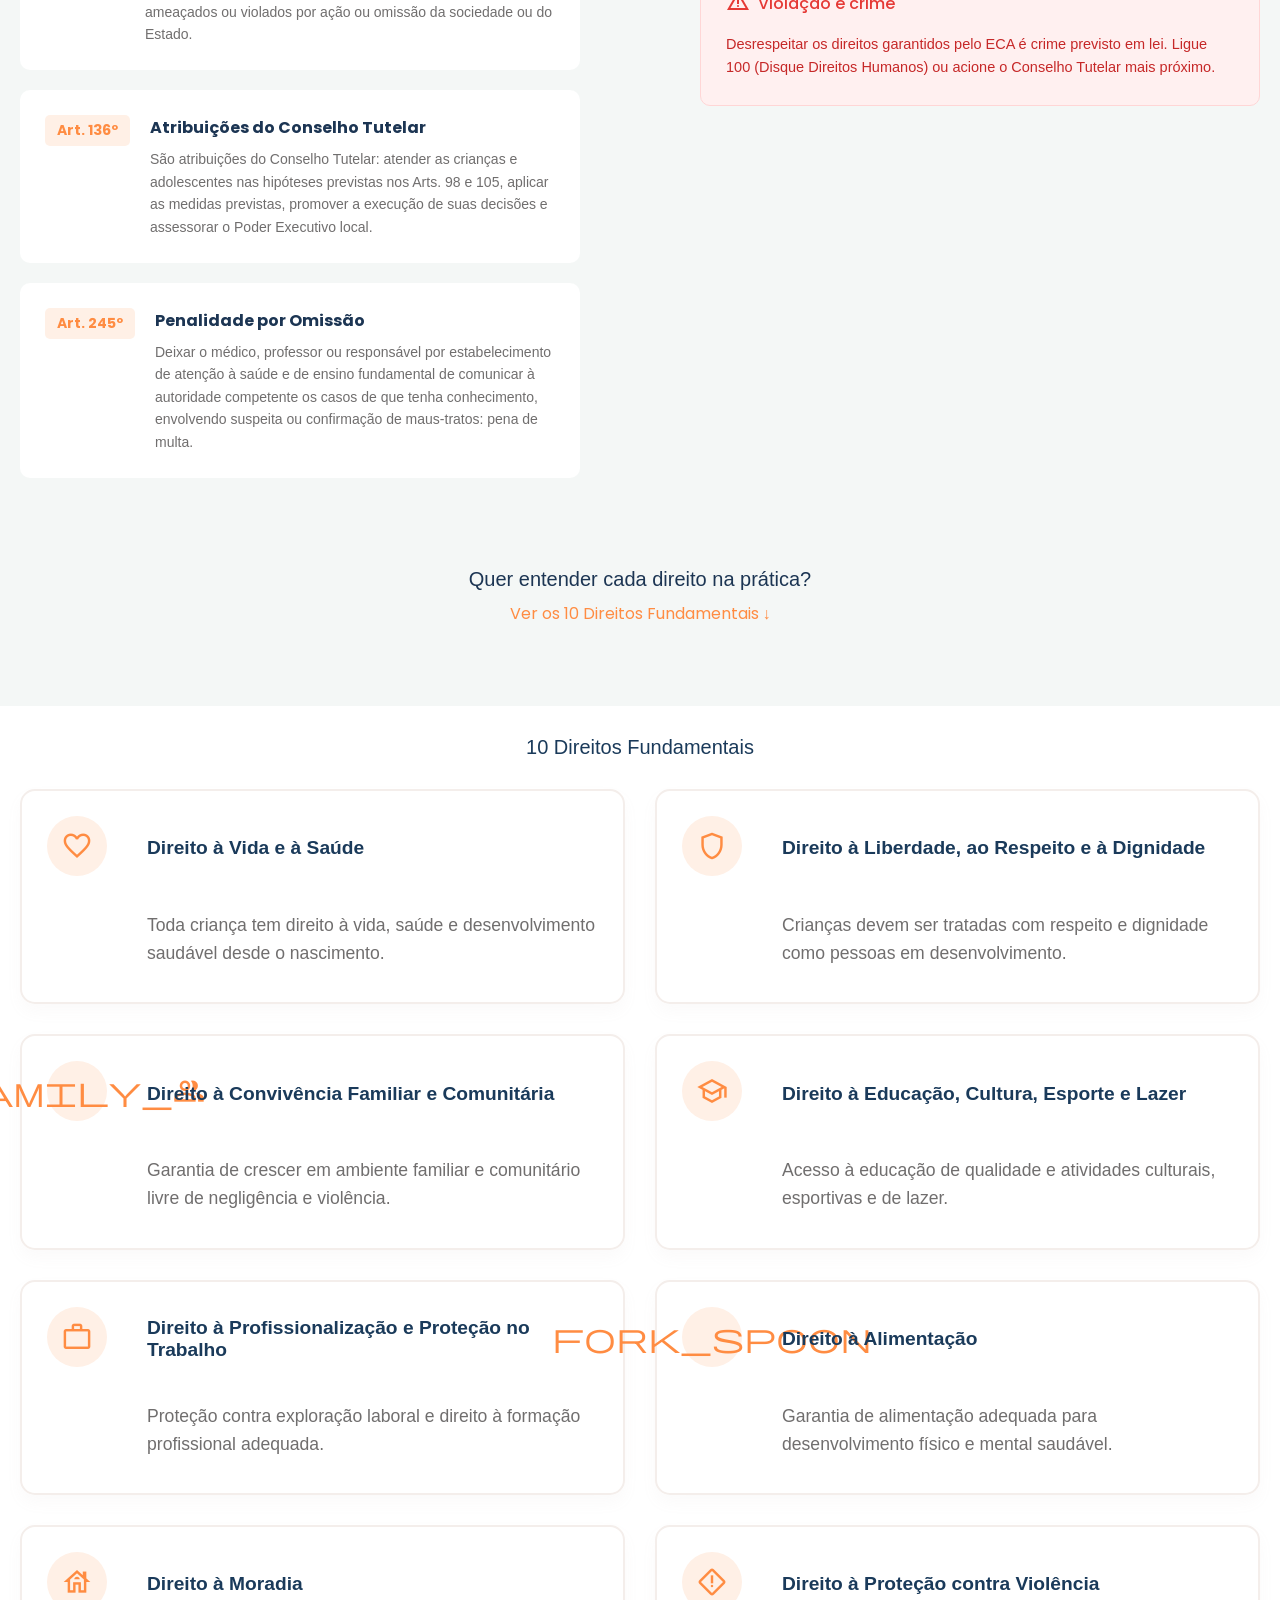
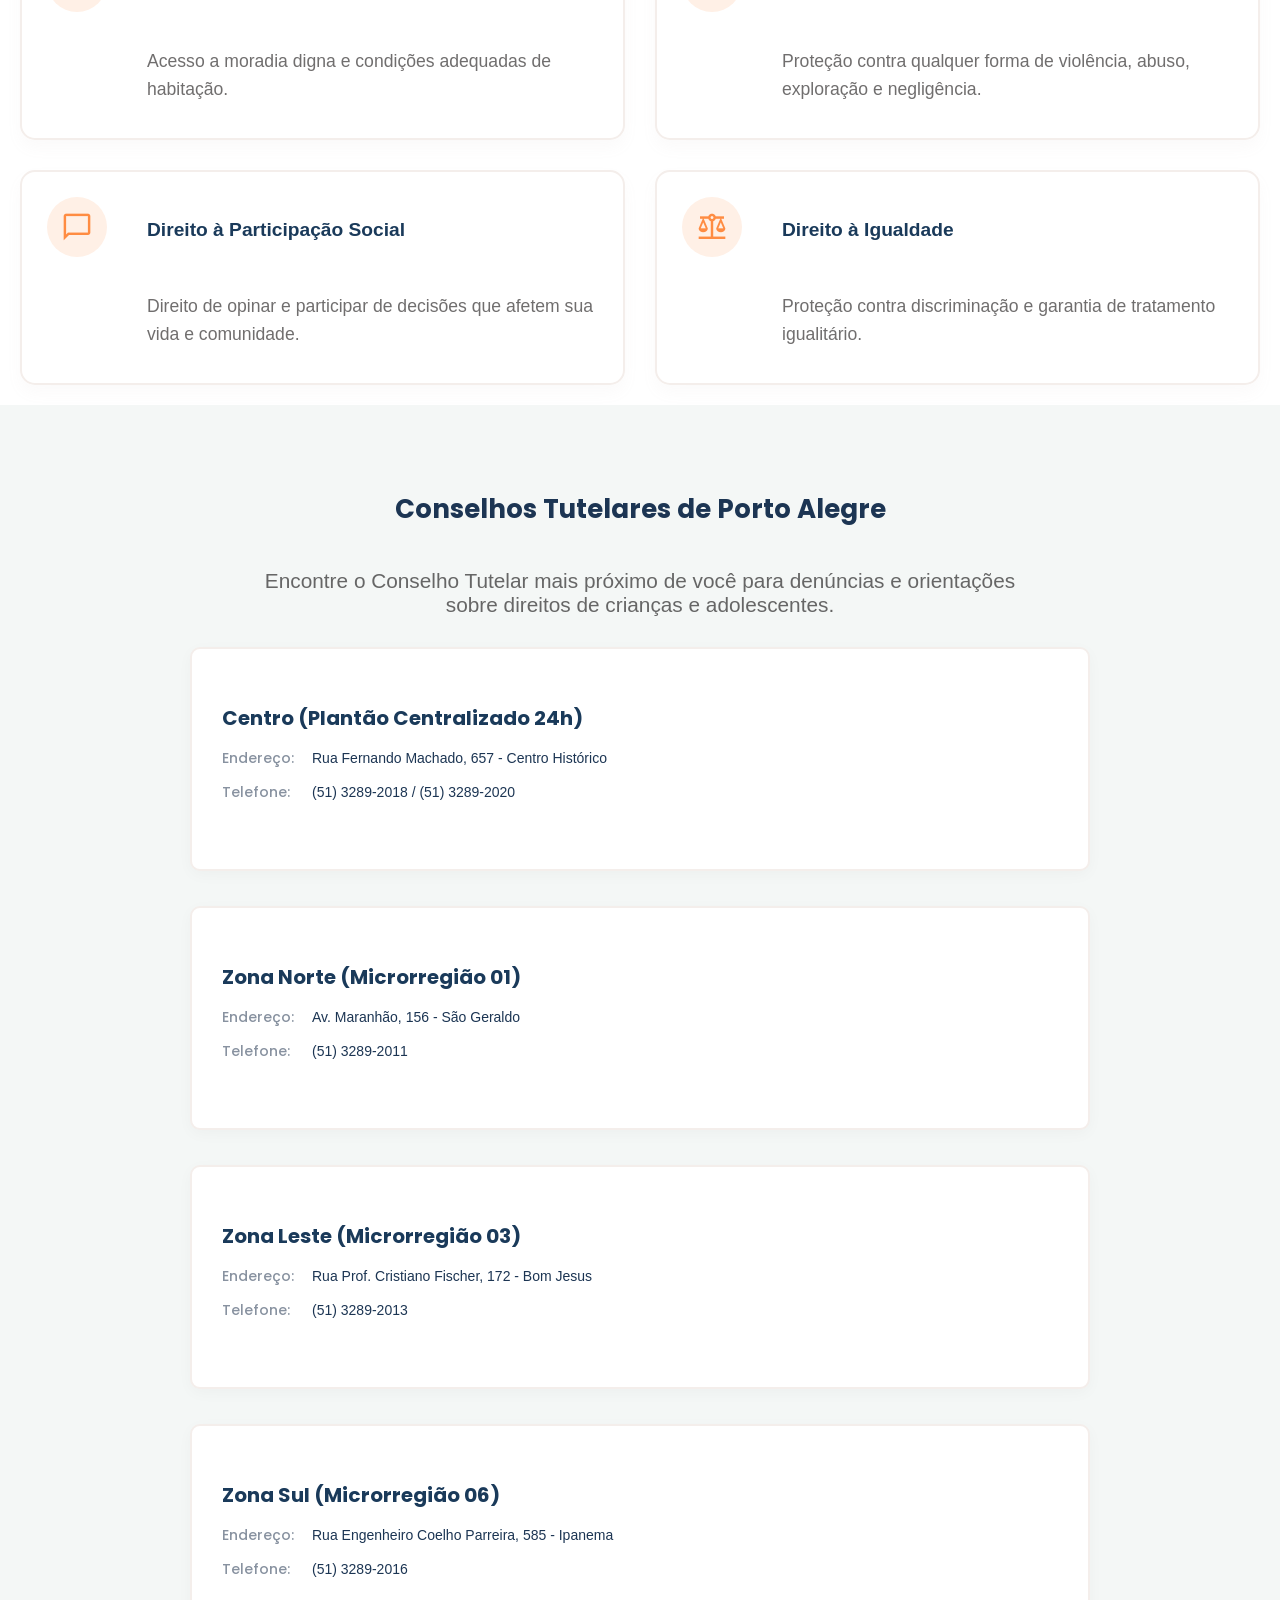
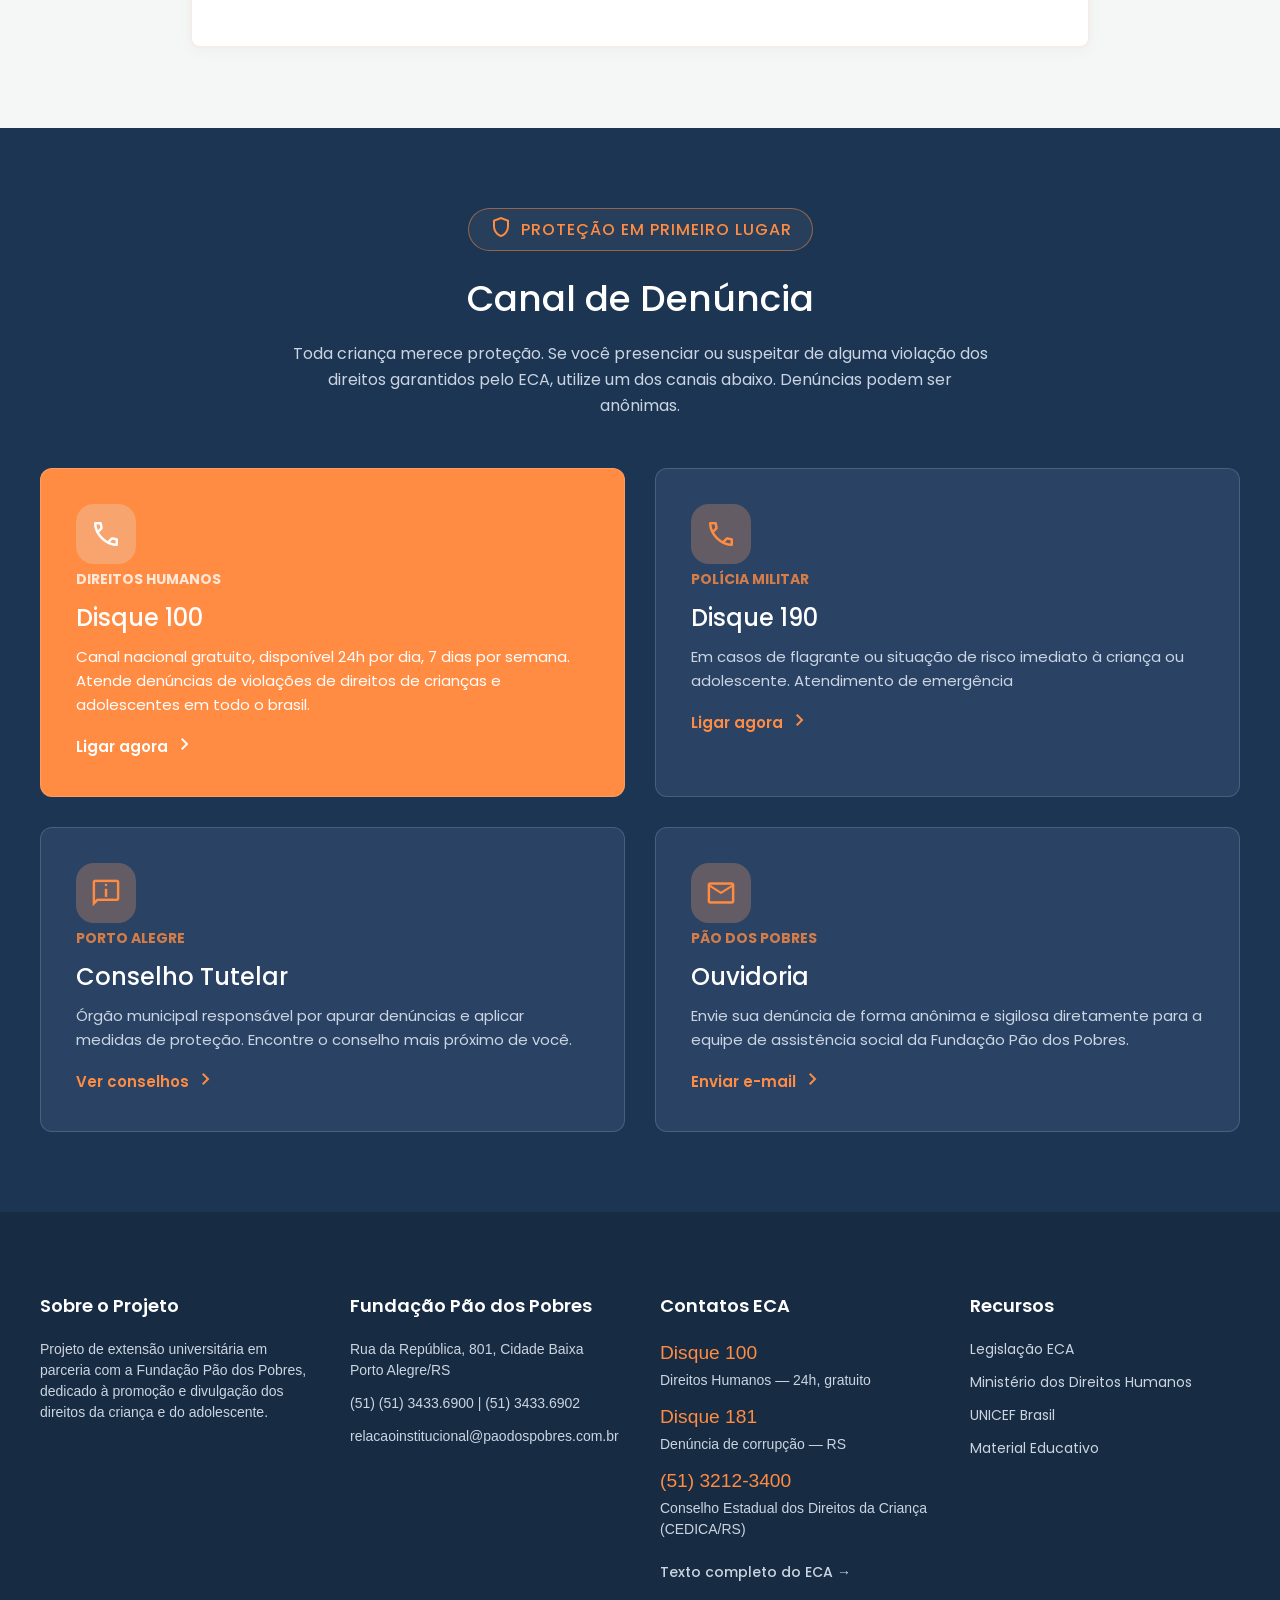
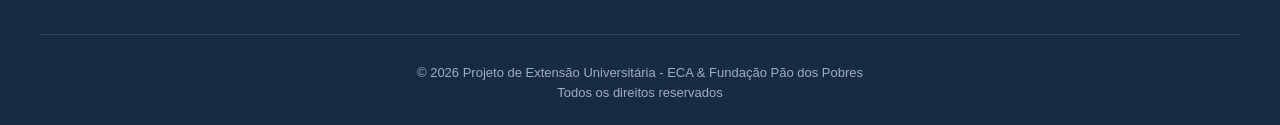
==== commit bcd6d9ce: "adicionei pagina pao dos pobres" ====
--- a/index.html
+++ b/index.html
@@ -23,8 +23,8 @@
     <div class="menu-navegacao">
         <a href="#o-eca">O ECA</a>
         <a href="#direitos">Direitos</a>
+        <a href="#conselhos-tutelares">Conselhos Tutelares</a>
         <a href="fundacao.html">Pão dos Pobres</a>
-        <a href="#conselhos-tutelares">Conselhos Tutelares</a>
         <a href="#denunciar" class="btn-denunciar">Denunciar</a>
     </div>
 </nav>
--- a/style.css
+++ b/style.css
@@ -890,6 +890,362 @@
   font-size: 13px;
   margin: 5px 0;
 }
+
+/* ====================================================== */
+/* PÁGINA: FUNDAÇÃO PÃO DOS POBRES (ESTRUTURA NOVA)       */
+/* ====================================================== */
+
+.hero-fundacao {
+  background-color: #244677; /* O azul vibrante da sua imagem */
+  padding: 80px 20px 100px 20px; /* Muito espaço embaixo para dar respiro */
+}
+
+.container-hero {
+  max-width: 1000px; /* Um pouco mais largo para o título ter espaço */
+  margin: 0 auto;
+  display: flex;
+  flex-direction: column;
+  align-items: flex-start; /* O SEGREDO: Puxa todos os elementos para a esquerda */
+}
+
+/* O link de voltar */
+.link-voltar {
+  display: flex;
+  align-items: center;
+  gap: 8px;
+  color: white;
+  text-decoration: none;
+  font-family: "Poppins", sans-serif;
+  font-size: 14px;
+  margin-bottom: 40px;
+  opacity: 0.8;
+}
+
+.link-voltar:hover {
+  opacity: 1;
+}
+
+/* A Tag "Fundação Pão dos Pobres" */
+.tag-fundacao {
+  display: inline-flex;
+  align-items: center;
+  gap: 8px;
+  border: 1px solid rgba(255, 255, 255, 0.2);
+  background-color: #ff8a423b;
+  color: #ff8c42; /* O Laranja */
+  padding: 6px 20px;
+  border-radius: 50px;
+  font-family: "Poppins", sans-serif;
+  font-size: 16px;
+  font-weight: 600;
+  letter-spacing: 1px;
+  text-transform: uppercase;
+  margin-bottom: 30px;
+}
+
+/* O Título Gigante */
+.hero-fundacao h1 {
+  font-family: "Poppins", sans-serif;
+  color: white;
+  font-size: 56px; /* Aumentamos o tamanho para ficar igual ao design */
+  font-weight: 800; /* Deixa a letra bem "gordinha" e imponente (Bold) */
+  line-height: 1.1; /* Aproxima a frase laranja da branca */
+  text-align: left; /* Garante que o texto não tente centralizar */
+  margin: 0 0 20px 0;
+}
+
+.texto-laranja-hero {
+  color: #ff8c42;
+  font-size: 46px;
+}
+
+/* O Parágrafo */
+.descricao-hero {
+  font-family: "Poppins", sans-serif;
+  color: rgba(255, 255, 255, 0.9);
+  font-size: 16px; /* Reduzimos o tamanho para dar contraste com o título gigante */
+  font-weight: 400; /* Fonte mais fina para leitura confortável */
+  line-height: 1.6;
+  max-width: 800px; /* Limita a largura para quebrar a linha no lugar certo */
+  text-align: left; /* Garante o alinhamento à esquerda */
+  margin: 0 0 50px 0;
+}
+
+/* ====================================================== */
+/* A LINHA DE ESTATÍSTICAS                                */
+/* ====================================================== */
+
+.linha-estatisticas {
+  display: flex;
+  gap: 50px; /* Espaço entre os blocos de números */
+}
+
+.item-estatistica {
+  display: flex;
+  align-items: center;
+  gap: 15px;
+}
+
+.icone-caixa {
+  background-color: #ff8a4243;
+  border-radius: 8px;
+  width: 50px;
+  height: 50px;
+  display: flex;
+  justify-content: center;
+  align-items: center;
+  color: #ff8c42; /* Ícone Laranja */
+}
+
+.texto-estatistica {
+  display: flex;
+  flex-direction: column;
+}
+
+.texto-estatistica strong {
+  font-family: "Poppins", sans-serif;
+  color: white;
+  font-size: 24px;
+  line-height: 1;
+  margin-bottom: 5px;
+}
+
+.texto-estatistica span {
+  font-family: "Poppins", sans-serif;
+  color: rgba(255, 255, 255, 0.6); /* Cinza clarinho */
+  font-size: 12px;
+}
+
+/* ====================================================== */
+/* SEÇÃO: NOSSA MISSÃO E HISTÓRIA (Cartões de Anos)       */
+/* ====================================================== */
+
+.secao-missao {
+  background-color: #fdfaf6; /* Fundo creme/bege bem claro e elegante */
+  padding: 100px 20px;
+}
+
+.container-grid-missao {
+  max-width: 1200px;
+  margin: 0 auto;
+  display: grid;
+  grid-template-columns: 1fr 1fr; /* Divide o ecrã em duas metades iguais */
+  gap: 80px; /* Dá bastante espaço entre o texto e os cartões */
+  align-items: center; /* Alinha tudo ao centro verticalmente */
+}
+
+/* --- Textos do Lado Esquerdo --- */
+.kicker-laranja {
+  display: block;
+  color: #ff8c42; /* Laranja da identidade */
+  font-family: "Poppins", sans-serif;
+  font-weight: 600;
+  font-size: 18px;
+  text-transform: uppercase;
+  letter-spacing: 1.5px;
+  margin-bottom: 15px;
+}
+
+.coluna-texto-missao h2 {
+  font-family: "Poppins", sans-serif;
+  text-align: left;
+  color: #172b43; /* Azul muito escuro para dar peso */
+  font-size: 38px;
+  font-weight: 700;
+  margin: 0 0 25px 0;
+}
+
+.coluna-texto-missao p {
+  font-family: "Poppins", sans-serif;
+  color: #4a5568; /* Um cinzento escuro, menos agressivo que o preto puro */
+  font-size: 16px;
+  line-height: 1.8;
+  margin-bottom: 20px;
+  text-align: justify;
+}
+
+/* --- Grelha de Cartões (Lado Direito) --- */
+.coluna-cards-missao {
+  display: grid;
+  grid-template-columns: 1fr 1fr; /* Cria uma sub-grelha de 2 colunas para os cartões */
+  gap: 20px;
+}
+
+.card-ano {
+  background-color: white;
+  border: 1px solid rgba(0, 0, 0, 0.04); /* Borda quase impercetível */
+  border-radius: 12px;
+  padding: 30px 25px;
+  box-shadow: 0 5px 20px rgba(0, 0, 0, 0.119); /* Sombra elegante e difusa */
+  transition:
+    transform 0.3s ease,
+    box-shadow 0.3s ease;
+}
+
+/* Interatividade subtil ao passar o rato (mouse) */
+.card-ano:hover {
+  transform: translateY(-5px);
+  box-shadow: 0 8px 25px rgba(0, 0, 0, 0.06);
+}
+
+.ano-destaque {
+  display: block;
+  font-family: "Poppins", sans-serif;
+  color: #ff8c42; /* Laranja */
+  font-size: 24px;
+  font-weight: 700;
+  margin-bottom: 10px;
+}
+
+.card-ano p {
+  font-family: "Poppins", sans-serif;
+  color: #4a5568;
+  font-size: 14px;
+  line-height: 1.5;
+  margin: 0;
+}
+
+/* ====================================================== */
+/* SEÇÃO: PROJETOS EM AÇÃO (Cartões Coloridos)            */
+/* ====================================================== */
+
+.secao-programas {
+  background-color: white;
+  padding: 100px 20px;
+  font-family: "Poppins", sans-serif;
+}
+
+.cabecalho-programas {
+  text-align: center;
+  margin-bottom: 60px;
+}
+
+.cabecalho-programas h2 {
+  color: #172b43;
+  font-size: 38px;
+  font-weight: 700;
+  margin: 10px 0 0 0;
+}
+
+/* O Grid principal de 2 colunas */
+.grid-programas {
+  max-width: 1200px;
+  margin: 0 auto;
+  display: grid;
+  grid-template-columns: 1fr 1fr;
+  gap: 30px;
+}
+
+/* Estrutura base de todos os cartões */
+.card-projeto {
+  border-radius: 16px;
+  padding: 40px;
+  display: flex;
+  flex-direction: column;
+  align-items: flex-start;
+  transition:
+    transform 0.3s ease,
+    box-shadow 0.3s ease;
+}
+
+.card-projeto:hover {
+  transform: translateY(-5px);
+  box-shadow: 0 10px 30px rgba(0, 0, 0, 0.05);
+}
+
+.icone-projeto {
+  width: 50px;
+  height: 50px;
+  border-radius: 12px;
+  display: flex;
+  justify-content: center;
+  align-items: center;
+  margin-bottom: 25px;
+}
+
+.icone-projeto span {
+  font-size: 26px;
+}
+
+.categoria-projeto {
+  font-size: 12px;
+  font-weight: 700;
+  text-transform: uppercase;
+  letter-spacing: 1px;
+  margin-bottom: 10px;
+}
+
+.card-projeto h3 {
+  font-size: 24px;
+  font-weight: 700;
+  margin: 0 0 15px 0;
+}
+
+.card-projeto p {
+  font-size: 15px;
+  line-height: 1.6;
+  margin: 0;
+  opacity: 0.85; /* Suaviza levemente o texto do parágrafo em relação ao título */
+}
+
+/* --- TEMAS DE CORES INDIVIDUAIS DOS CARTÕES --- */
+
+/* 1. Tema Azul (Educação) */
+.card-azul {
+  background-color: #f4f8ff;
+}
+.card-azul .icone-projeto {
+  background-color: #e1edff;
+  color: #2563eb;
+}
+.card-azul h3,
+.card-azul .categoria-projeto,
+.card-azul p {
+  color: #2563eb;
+}
+
+/* 2. Tema Laranja (Alimentação) */
+.card-laranja {
+  background-color: #fff8f0;
+}
+.card-laranja .icone-projeto {
+  background-color: #ffecd6;
+  color: #ea580c;
+}
+.card-laranja h3,
+.card-laranja .categoria-projeto,
+.card-laranja p {
+  color: #ea580c;
+}
+
+/* 3. Tema Verde (Trabalho) */
+.card-verde {
+  background-color: #f0fdf4;
+}
+.card-verde .icone-projeto {
+  background-color: #dcfce7;
+  color: #16a34a;
+}
+.card-verde h3,
+.card-verde .categoria-projeto,
+.card-verde p {
+  color: #16a34a;
+}
+
+/* 4. Tema Roxo (Assistência) */
+.card-roxo {
+  background-color: #faf5ff;
+}
+.card-roxo .icone-projeto {
+  background-color: #f3e8ff;
+  color: #9333ea;
+}
+.card-roxo h3,
+.card-roxo .categoria-projeto,
+.card-roxo p {
+  color: #9333ea;
+}
+
 @media (max-width: 768px) {
   .card-horizontal {
     flex-direction: column;
@@ -939,4 +1295,75 @@
   .coluna-rodape p {
     text-align: center;
   }
-}
+
+  .grid-denuncia {
+    grid-template-columns: 1fr;
+    gap: 20px;
+  }
+
+  .cabecalho-denuncia h2 {
+    font-size: 28px;
+  }
+
+  .alerta-sigilo {
+    flex-direction: column;
+    text-align: center;
+    gap: 15px;
+    padding: 20px 15px;
+  }
+
+  .alerta-sigilo p {
+    text-align: center;
+  }
+
+  .rodape-principal {
+    padding: 50px 20px 20px 20px;
+  }
+
+  .grid-rodape {
+    grid-template-columns: 1fr;
+    gap: 40px;
+  }
+
+  .coluna-rodape,
+  .coluna-rodape h4,
+  .coluna-rodape p,
+  .coluna-rodape li {
+    text-align: center;
+  }
+
+  .coluna-rodape p span.texto-laranja {
+    margin-bottom: 5px;
+  }
+
+  .banner-fundacao h1 {
+    font-size: 32px;
+  }
+
+  .container-grid {
+    grid-template-columns: 1fr;
+    gap: 40px;
+  }
+
+  .container-grid-missao {
+    grid-template-columns: 1fr; /* Coloca o texto em cima e os cartões em baixo */
+    gap: 50px;
+  }
+
+  .coluna-texto-missao p {
+    text-align: left; /* Remove o justify em ecrãs pequenos para melhor leitura */
+  }
+
+  .coluna-cards-missao {
+    grid-template-columns: 1fr; /* Empilha os 4 cartões de anos numa única coluna */
+  }
+
+  .grid-programas {
+    grid-template-columns: 1fr; /* Empilha os cartões coloridos */
+    gap: 20px;
+  }
+
+  .cabecalho-programas {
+    margin-bottom: 40px;
+  }
+}
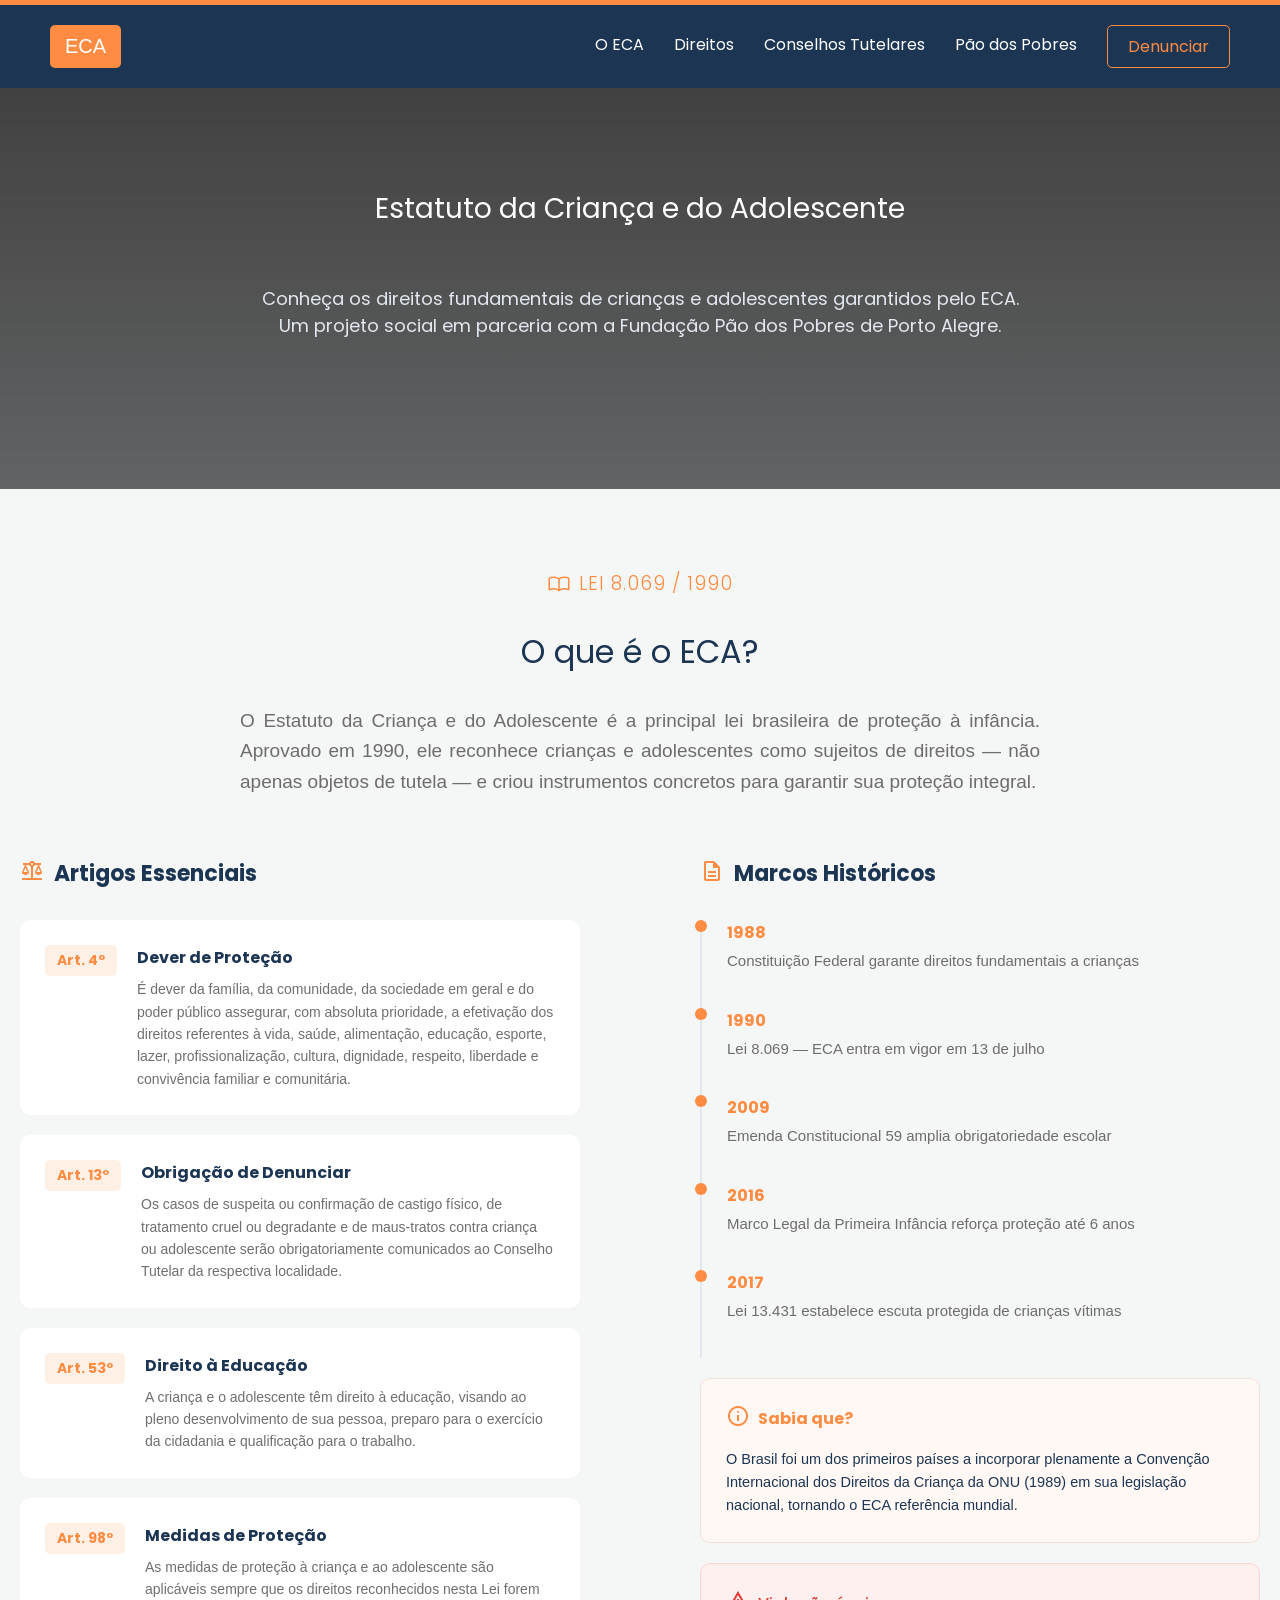
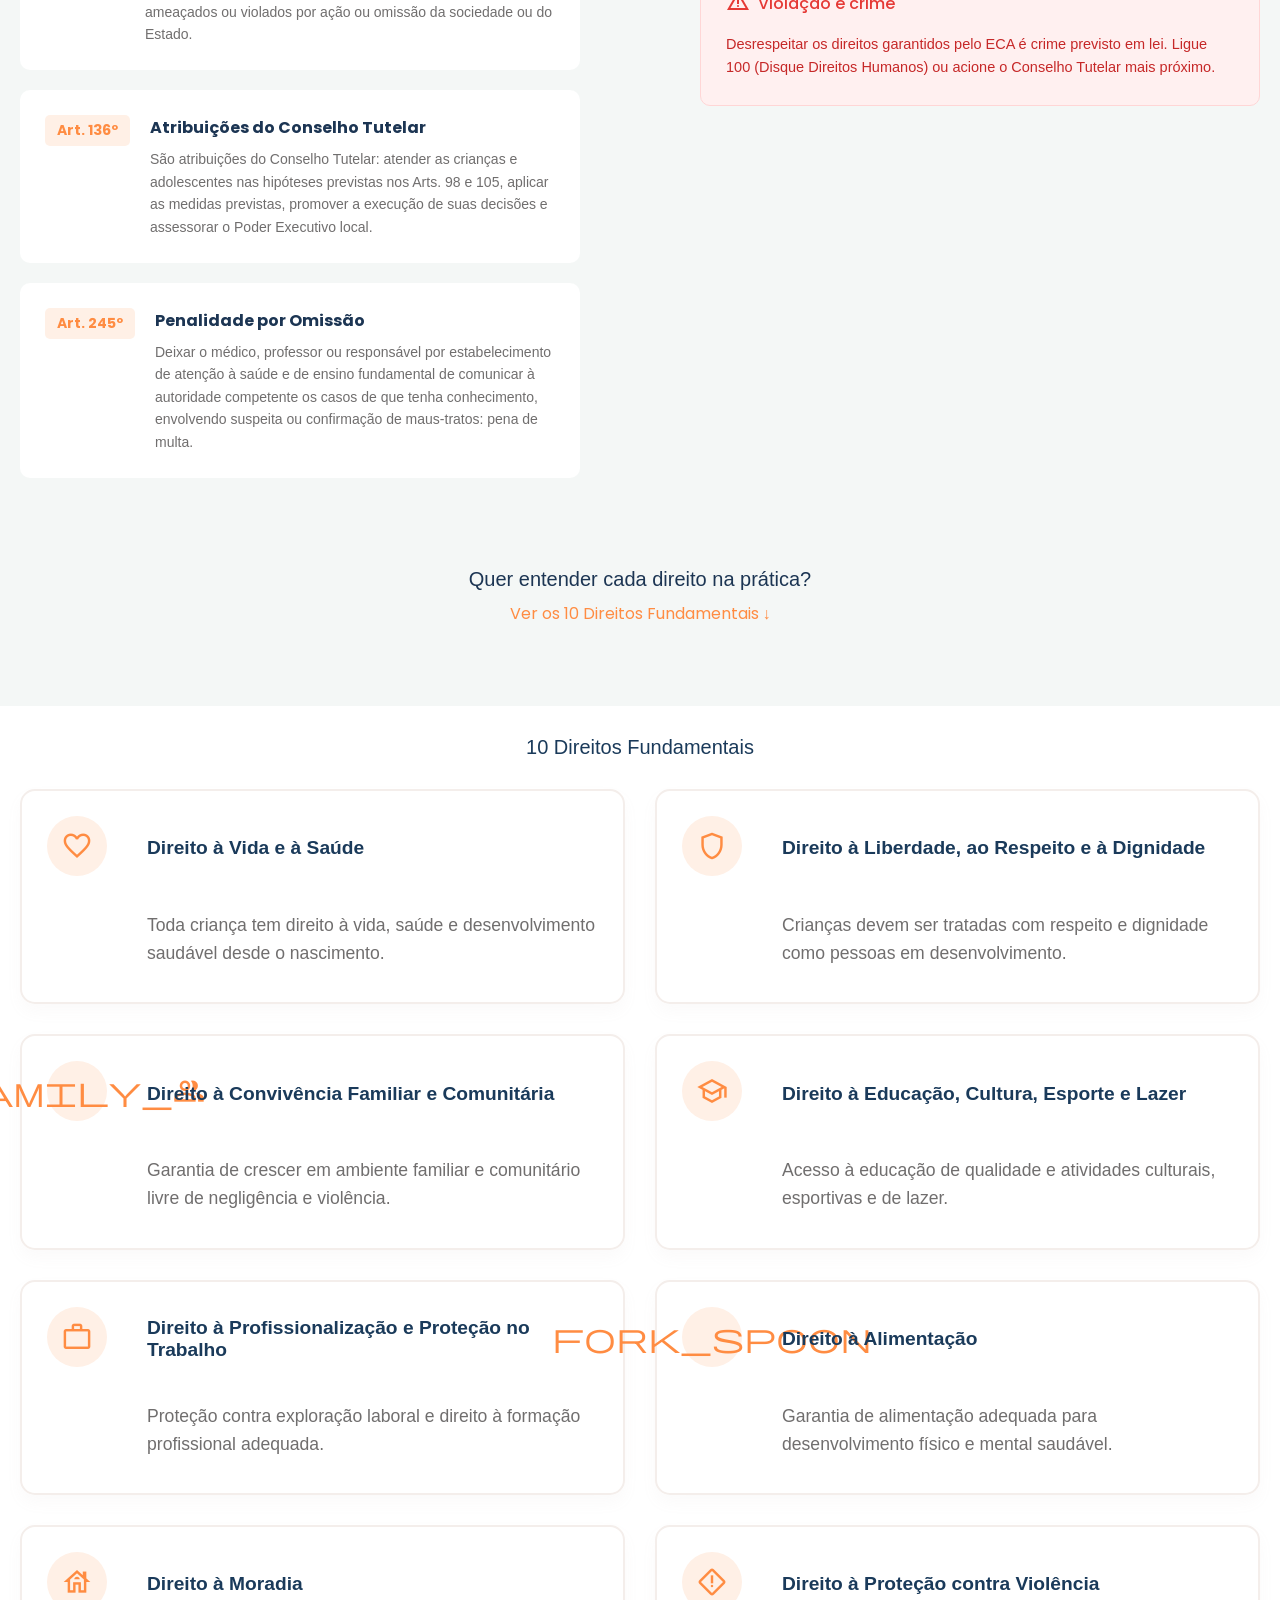
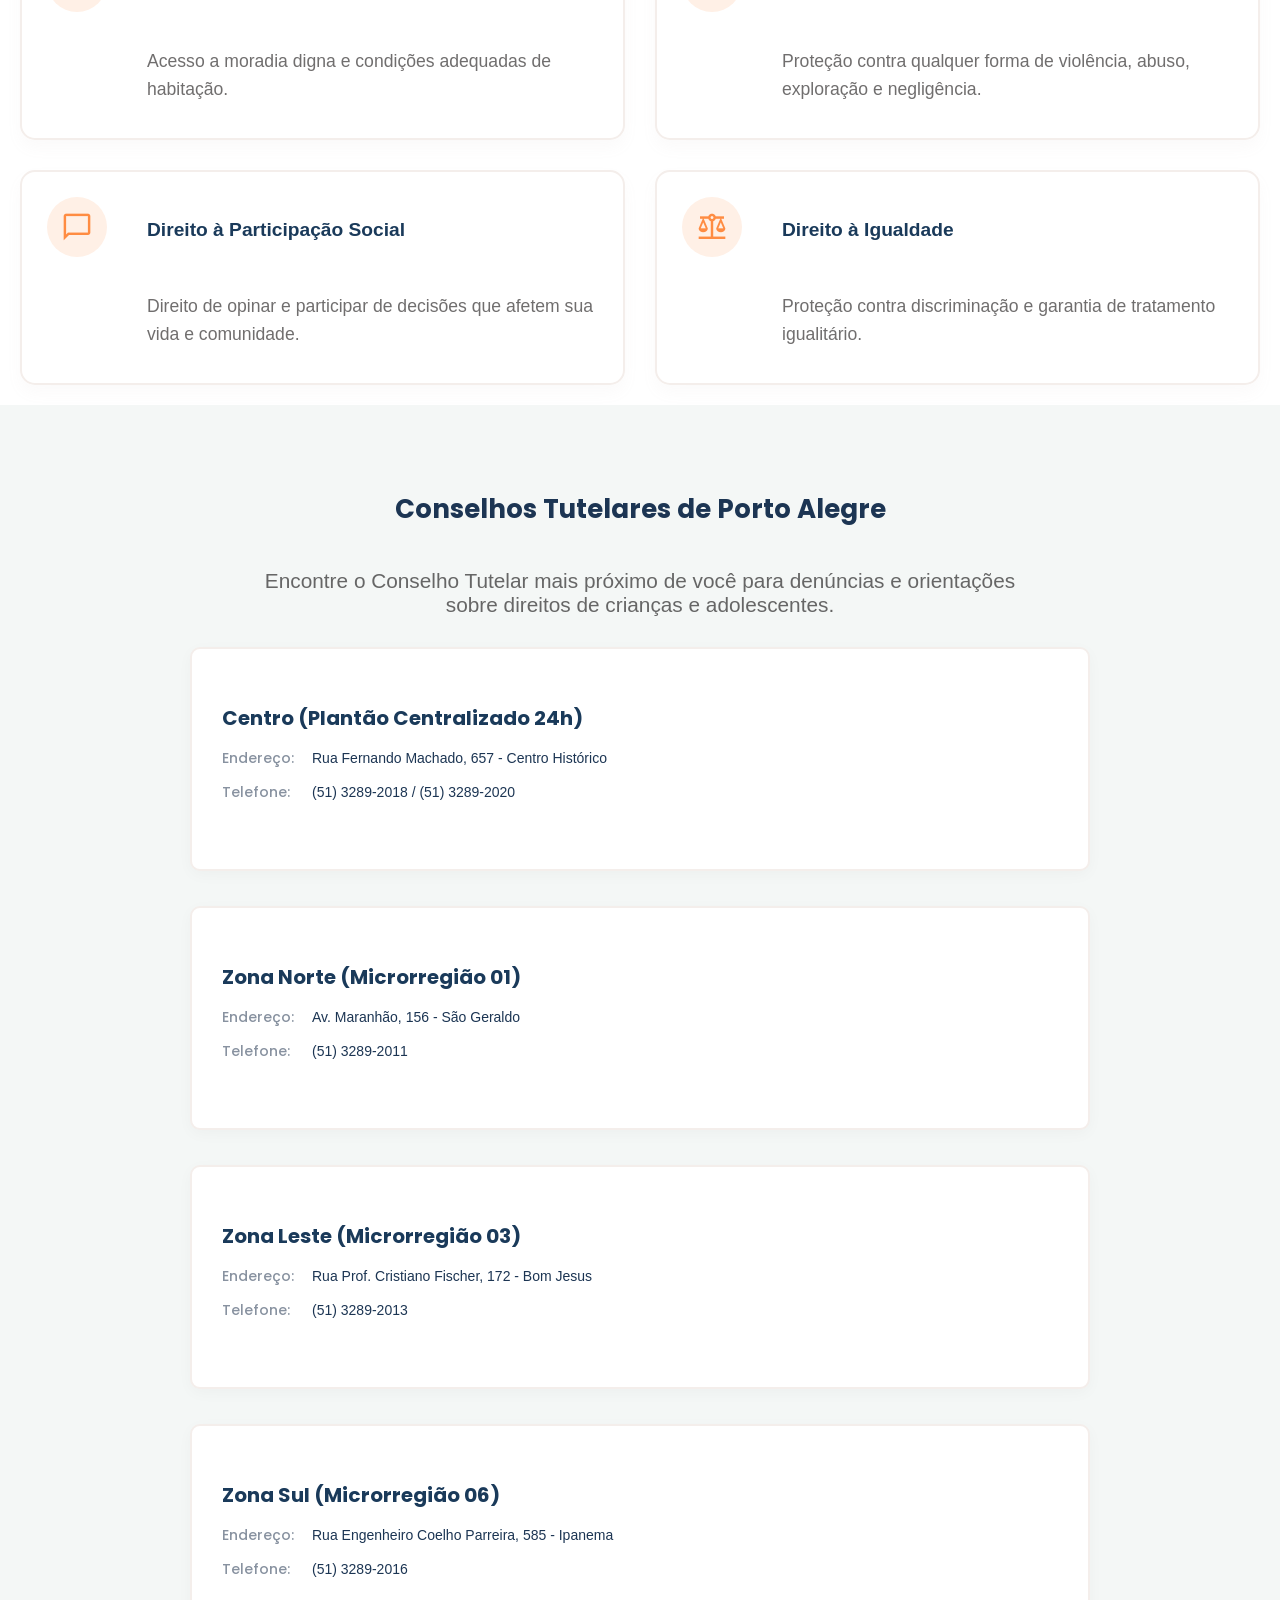
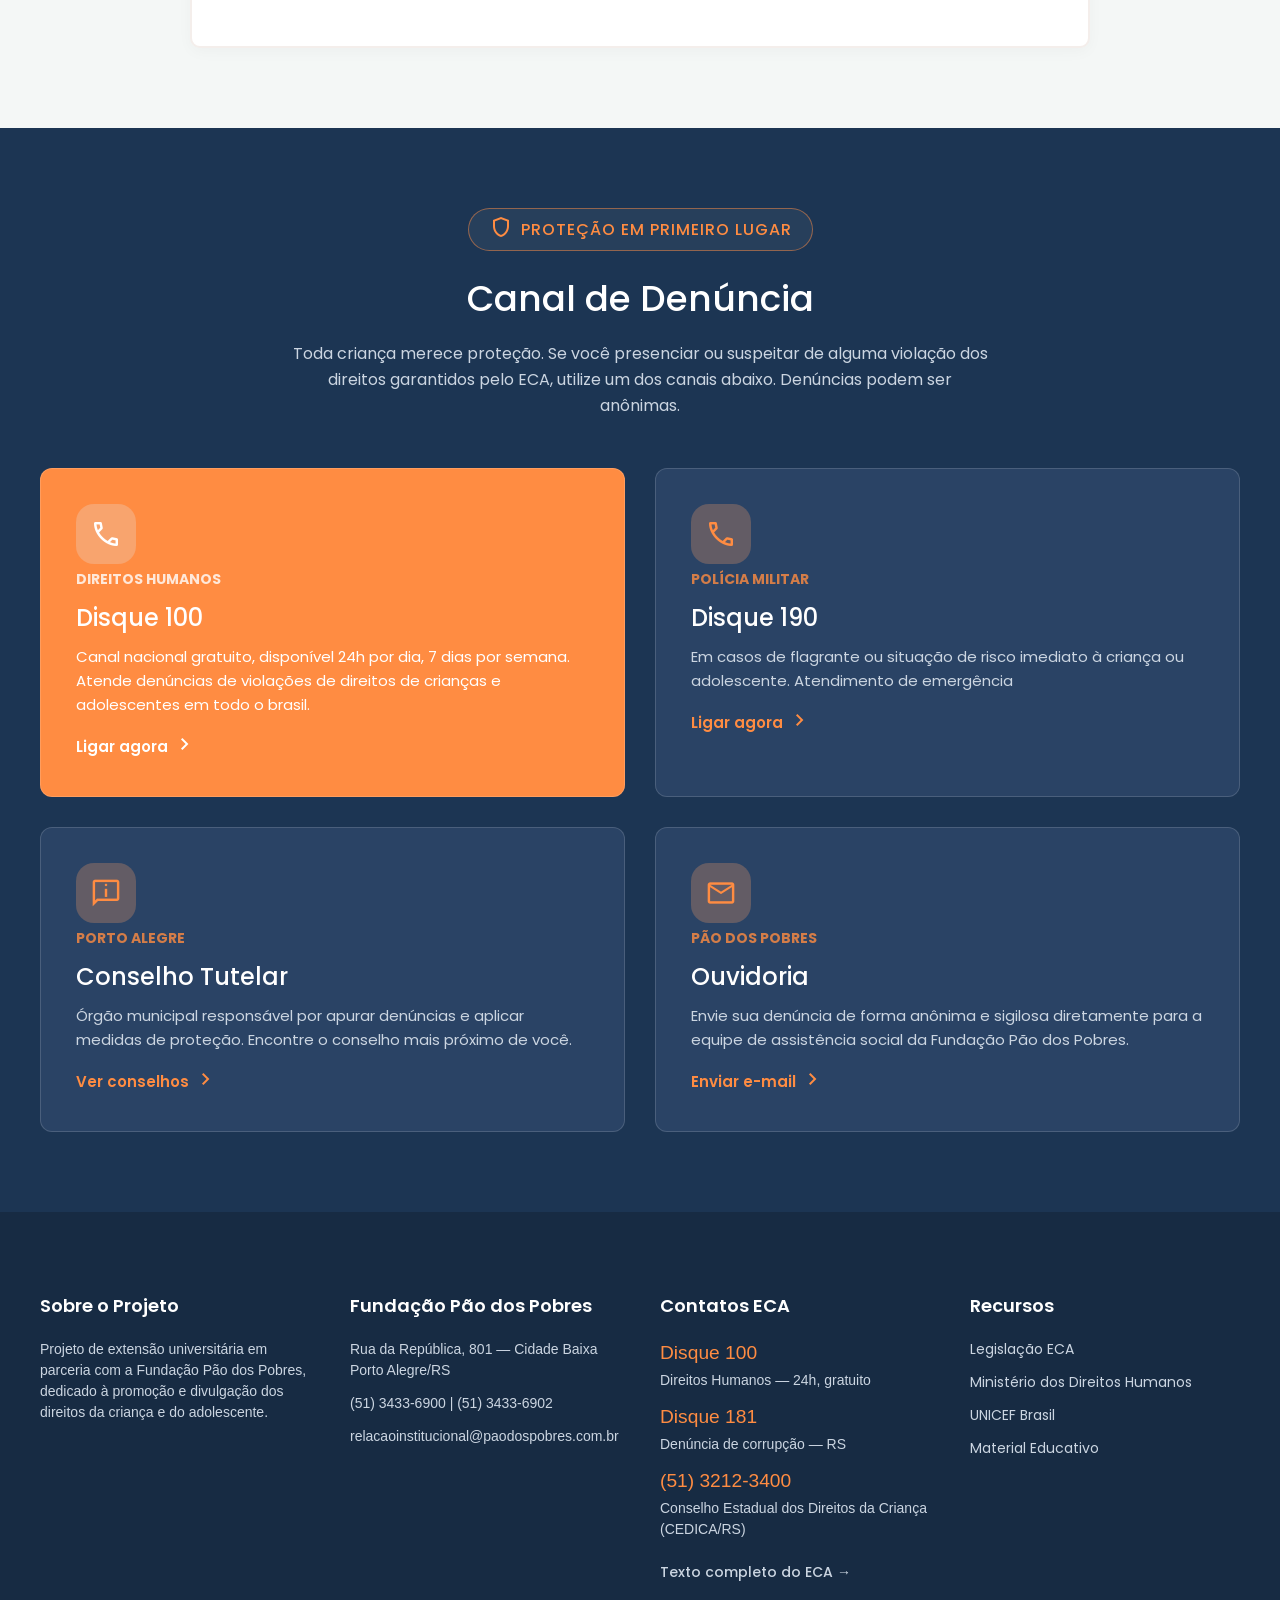
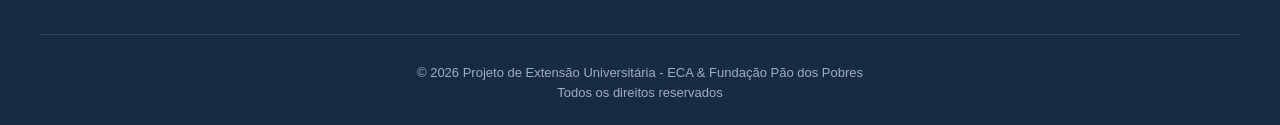
==== commit d957c9f5: "ajustei recursos footer" ====
--- a/index.html
+++ b/index.html
@@ -404,46 +404,45 @@
 </section>
 
 <footer class="rodape-principal">
-    <div class="grid-rodape">
         
-        <div class="coluna-rodape">
-            <h4>Sobre o Projeto</h4>
-            <p>Projeto de extensão universitária em parceria com a Fundação Pão dos Pobres, dedicado à promoção e divulgação dos direitos da criança e do adolescente.</p>
-        </div>
-
-        <div class="coluna-rodape">
-            <h4>Fundação Pão dos Pobres</h4>
-            <p>Rua da República, 801, Cidade Baixa <br> Porto Alegre/RS</p>
-            <p>(51) (51) 3433.6900 | (51) 3433.6902 </p>
-            <p>relacaoinstitucional@paodospobres.com.br</p>
-        </div>
-
-        <div class="coluna-rodape">
-            <h4>Contatos ECA</h4>
+        <div class="grid-rodape">
             
-            <p><span class="texto-laranja">Disque 100</span>Direitos Humanos — 24h, gratuito</p>
-            <p><span class="texto-laranja">Disque 181</span>Denúncia de corrupção — RS</p>
-            <p><span class="texto-laranja">(51) 3212-3400</span>Conselho Estadual dos Direitos da Criança (CEDICA/RS)</p>
-            
-            <a href="https://www.planalto.gov.br/ccivil_03/leis/l8069.htm" target="_blank" class="link-laranja-rodape">Texto completo do ECA &rarr;</a>
-        </div>
-
-        <div class="coluna-rodape">
-            <h4>Recursos</h4>
-            <ul class="lista-recursos">
-                <li><a href="#">Legislação ECA</a></li>
-                <li><a href="#">Ministério dos Direitos Humanos</a></li>
-                <li><a href="#">UNICEF Brasil</a></li>
-                <li><a href="#">Material Educativo</a></li>
-            </ul>
-        </div>
-
-    </div>
-
-    <div class="rodape-bottom">
-        <p>&copy; 2026 Projeto de Extensão Universitária - ECA & Fundação Pão dos Pobres</p>
-        <p>Todos os direitos reservados</p>
-    </div>
-</footer>
+            <div class="coluna-rodape">
+                <h4>Sobre o Projeto</h4>
+                <p>Projeto de extensão universitária em parceria com a Fundação Pão dos Pobres, dedicado à promoção e divulgação dos direitos da criança e do adolescente.</p>
+            </div>
+
+            <div class="coluna-rodape">
+                <h4>Fundação Pão dos Pobres</h4>
+                <p>Rua da República, 801 — Cidade Baixa<br>Porto Alegre/RS</p>
+                <p>(51) 3433-6900 | (51) 3433-6902</p>
+                <p>relacaoinstitucional@paodospobres.com.br</p>
+            </div>
+
+            <div class="coluna-rodape">
+                <h4>Contatos ECA</h4>
+                <p><span class="texto-laranja">Disque 100</span>Direitos Humanos — 24h, gratuito</p>
+                <p><span class="texto-laranja">Disque 181</span>Denúncia de corrupção — RS</p>
+                <p><span class="texto-laranja">(51) 3212-3400</span>Conselho Estadual dos Direitos da Criança (CEDICA/RS)</p>
+                <a href="https://www.planalto.gov.br/ccivil_03/leis/l8069.htm" target="_blank" class="link-laranja-rodape">Texto completo do ECA &rarr;</a>
+            </div>
+
+            <div class="coluna-rodape">
+                <h4>Recursos</h4>
+                <ul class="lista-recursos">
+                    <li><a href="https://www.planalto.gov.br/ccivil_03/leis/l8069.htm" target="_blank">Legislação ECA</a></li>
+                    <li><a href="https://www.gov.br/mdh/pt-br" target="_blank">Ministério dos Direitos Humanos</a></li>
+                    <li><a href="https://www.unicef.org/brazil/" target="_blank">UNICEF Brasil</a></li>
+                    <li><a href="https://www.unicef.org/brazil/relatorios/estatuto-da-crianca-e-do-adolescente-turma-da-monica" target="_blank">Material Educativo</a></li>
+                </ul>
+            </div>
+
+        </div> 
+        <div class="rodape-bottom">
+            <p>&copy; 2026 Projeto de Extensão Universitária - ECA & Fundação Pão dos Pobres</p>
+            <p>Todos os direitos reservados</p>
+        </div>
+        
+    </footer>
   </body>
 </html>
--- a/style.css
+++ b/style.css
@@ -1336,34 +1336,87 @@
     margin-bottom: 5px;
   }
 
-  .banner-fundacao h1 {
-    font-size: 32px;
-  }
-
-  .container-grid {
-    grid-template-columns: 1fr;
-    gap: 40px;
-  }
-
-  .container-grid-missao {
-    grid-template-columns: 1fr; /* Coloca o texto em cima e os cartões em baixo */
-    gap: 50px;
-  }
-
-  .coluna-texto-missao p {
-    text-align: left; /* Remove o justify em ecrãs pequenos para melhor leitura */
-  }
-
-  .coluna-cards-missao {
-    grid-template-columns: 1fr; /* Empilha os 4 cartões de anos numa única coluna */
-  }
-
-  .grid-programas {
-    grid-template-columns: 1fr; /* Empilha os cartões coloridos */
-    gap: 20px;
-  }
-
-  .cabecalho-programas {
-    margin-bottom: 40px;
-  }
-}
+  .hero-fundacao {
+        padding: 50px 20px 60px 20px; /* Reduz o espaço no topo e embaixo */
+    }
+
+    .hero-fundacao h1 {
+        font-size: 38px; /* Título menor para não quebrar muitas linhas na tela pequena */
+        line-height: 1.2;
+    }
+
+    .container-hero {
+        width: 100%;
+        max-width: 100%;
+        box-sizing: border-box;
+    }
+
+    .descricao-hero {
+        font-size: 15px;
+        margin-bottom: 40px;
+    }
+
+    .barra-navegacao {
+        padding: 15px 10px;
+    }
+
+    .menu-navegacao {
+        display: flex;
+        flex-wrap: wrap; /* Faz os links quebrarem para a linha de baixo se não couberem */
+        justify-content: center;
+        gap: 10px;
+    }
+
+    .menu-navegacao a {
+        font-size: 13px; /* Diminui um pouquinho a fonte do menu no celular */
+    }
+
+    .linha-estatisticas {
+        display: flex;
+        flex-direction: column; /* Força o empilhamento vertical */
+        width: 100%; /* Ocupa apenas o espaço real do celular */
+        gap: 20px;
+    }
+
+    .item-estatistica {
+        width: 100%; /* Garante que o item se ajuste perfeitamente */
+    }
+
+
+    /* --- 2. NOSSA MISSÃO E HISTÓRIA --- */
+    .secao-missao {
+        padding: 60px 20px;
+    }
+
+    .container-grid-missao {
+        grid-template-columns: 1fr; /* Coloca o texto em cima e os cartões embaixo */
+        gap: 40px;
+    }
+
+    .coluna-texto-missao p {
+        text-align: left; /* Tira o justificado para não criar "buracos" no texto no celular */
+    }
+
+    .coluna-cards-missao {
+        grid-template-columns: 1fr; /* Empilha os 4 cartões de anos em uma única coluna */
+    }
+
+
+    /* --- 3. PROJETOS EM AÇÃO (PROGRAMAS) --- */
+    .secao-programas {
+        padding: 60px 20px;
+    }
+
+    .cabecalho-programas h2 {
+        font-size: 32px;
+    }
+
+    .grid-programas {
+        grid-template-columns: 1fr; /* Empilha os cartões coloridos */
+        gap: 20px;
+    }
+
+    .card-projeto {
+        padding: 30px 25px; /* Reduz um pouco a "gordura" interna do cartão no mobile */
+    }
+}
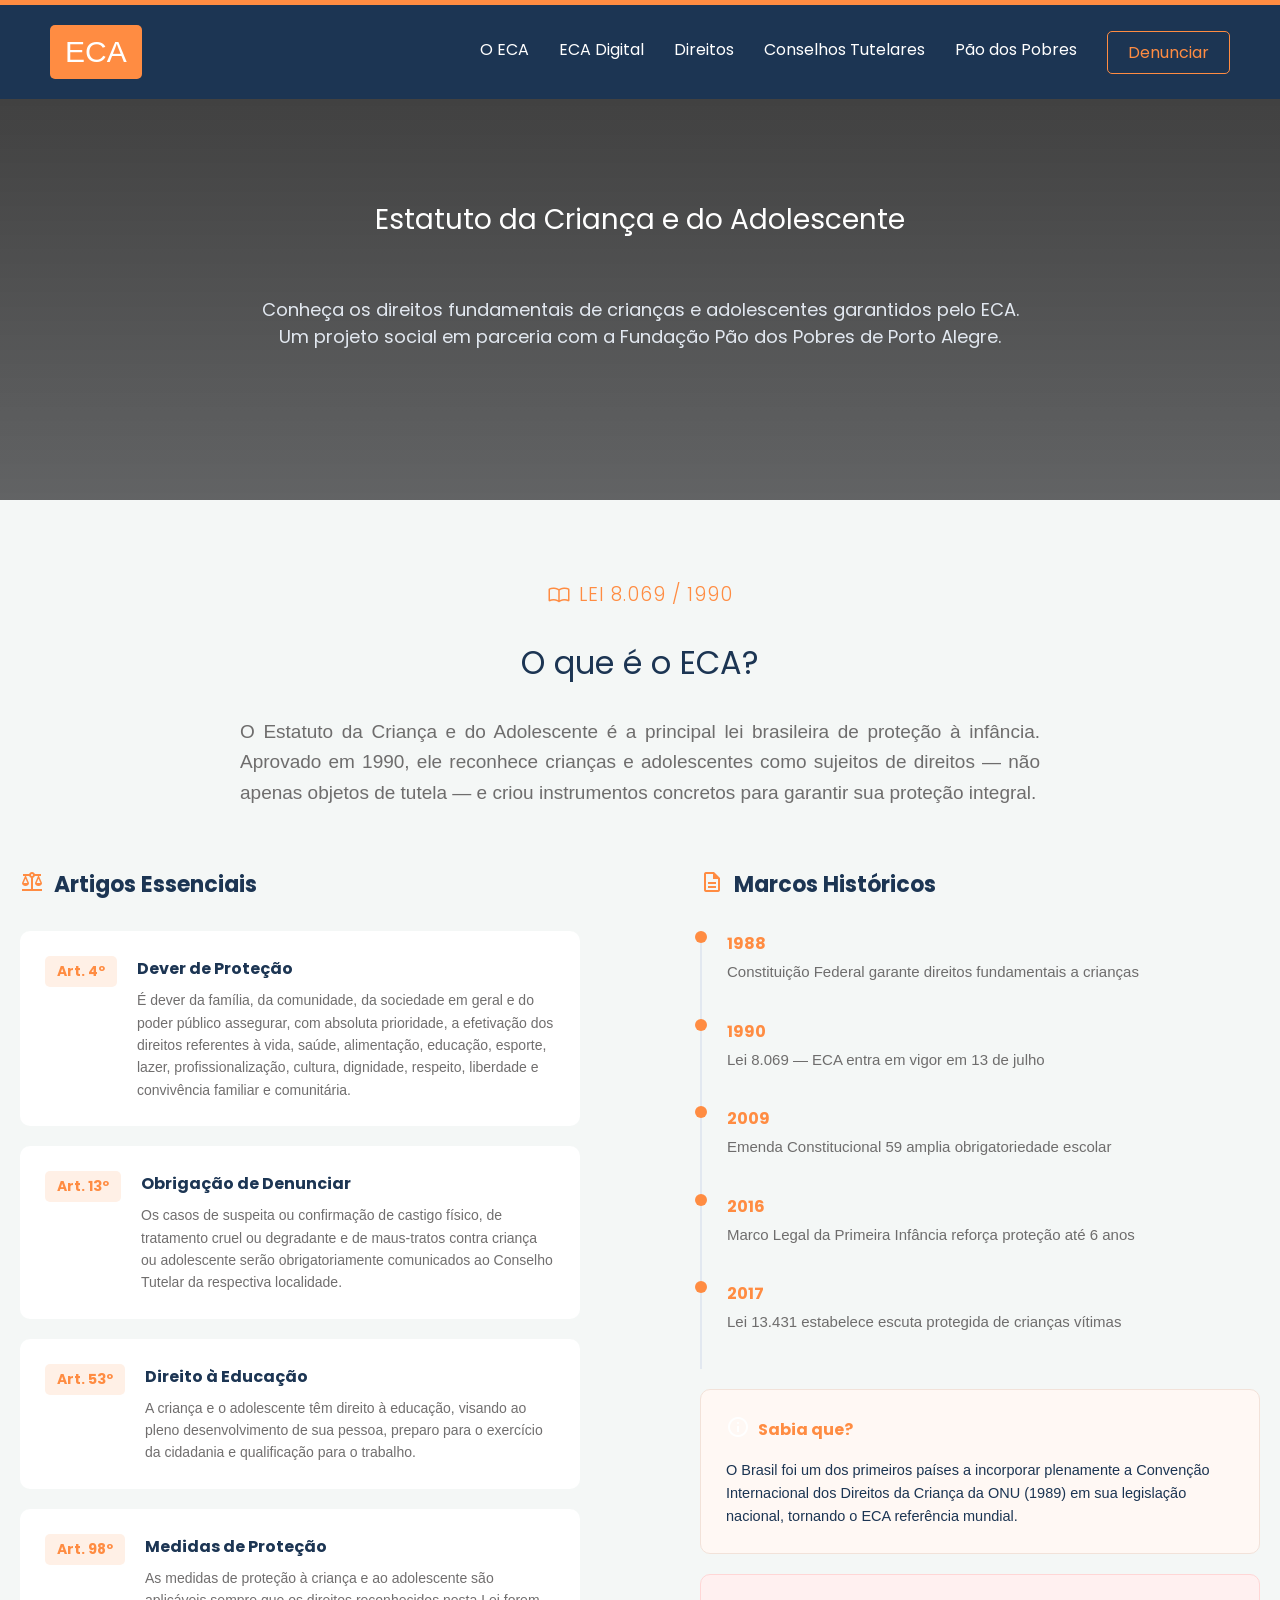
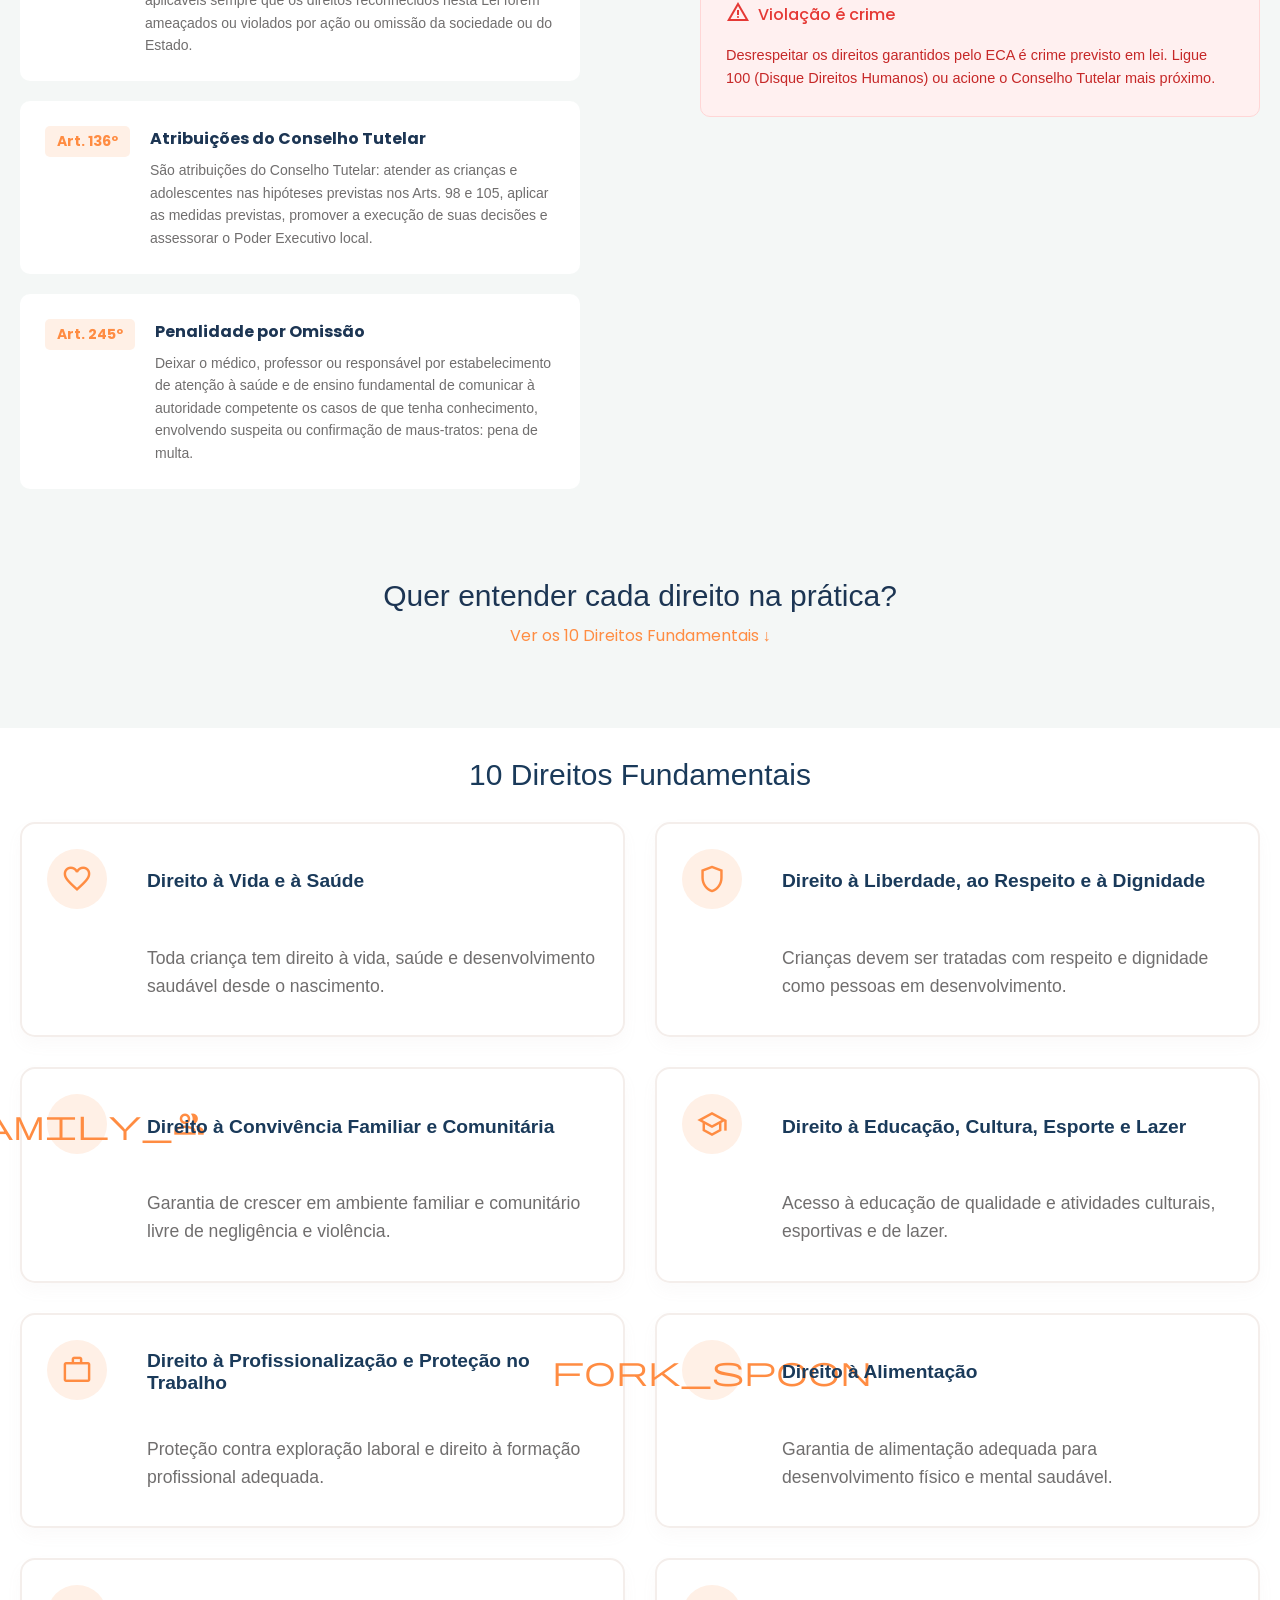
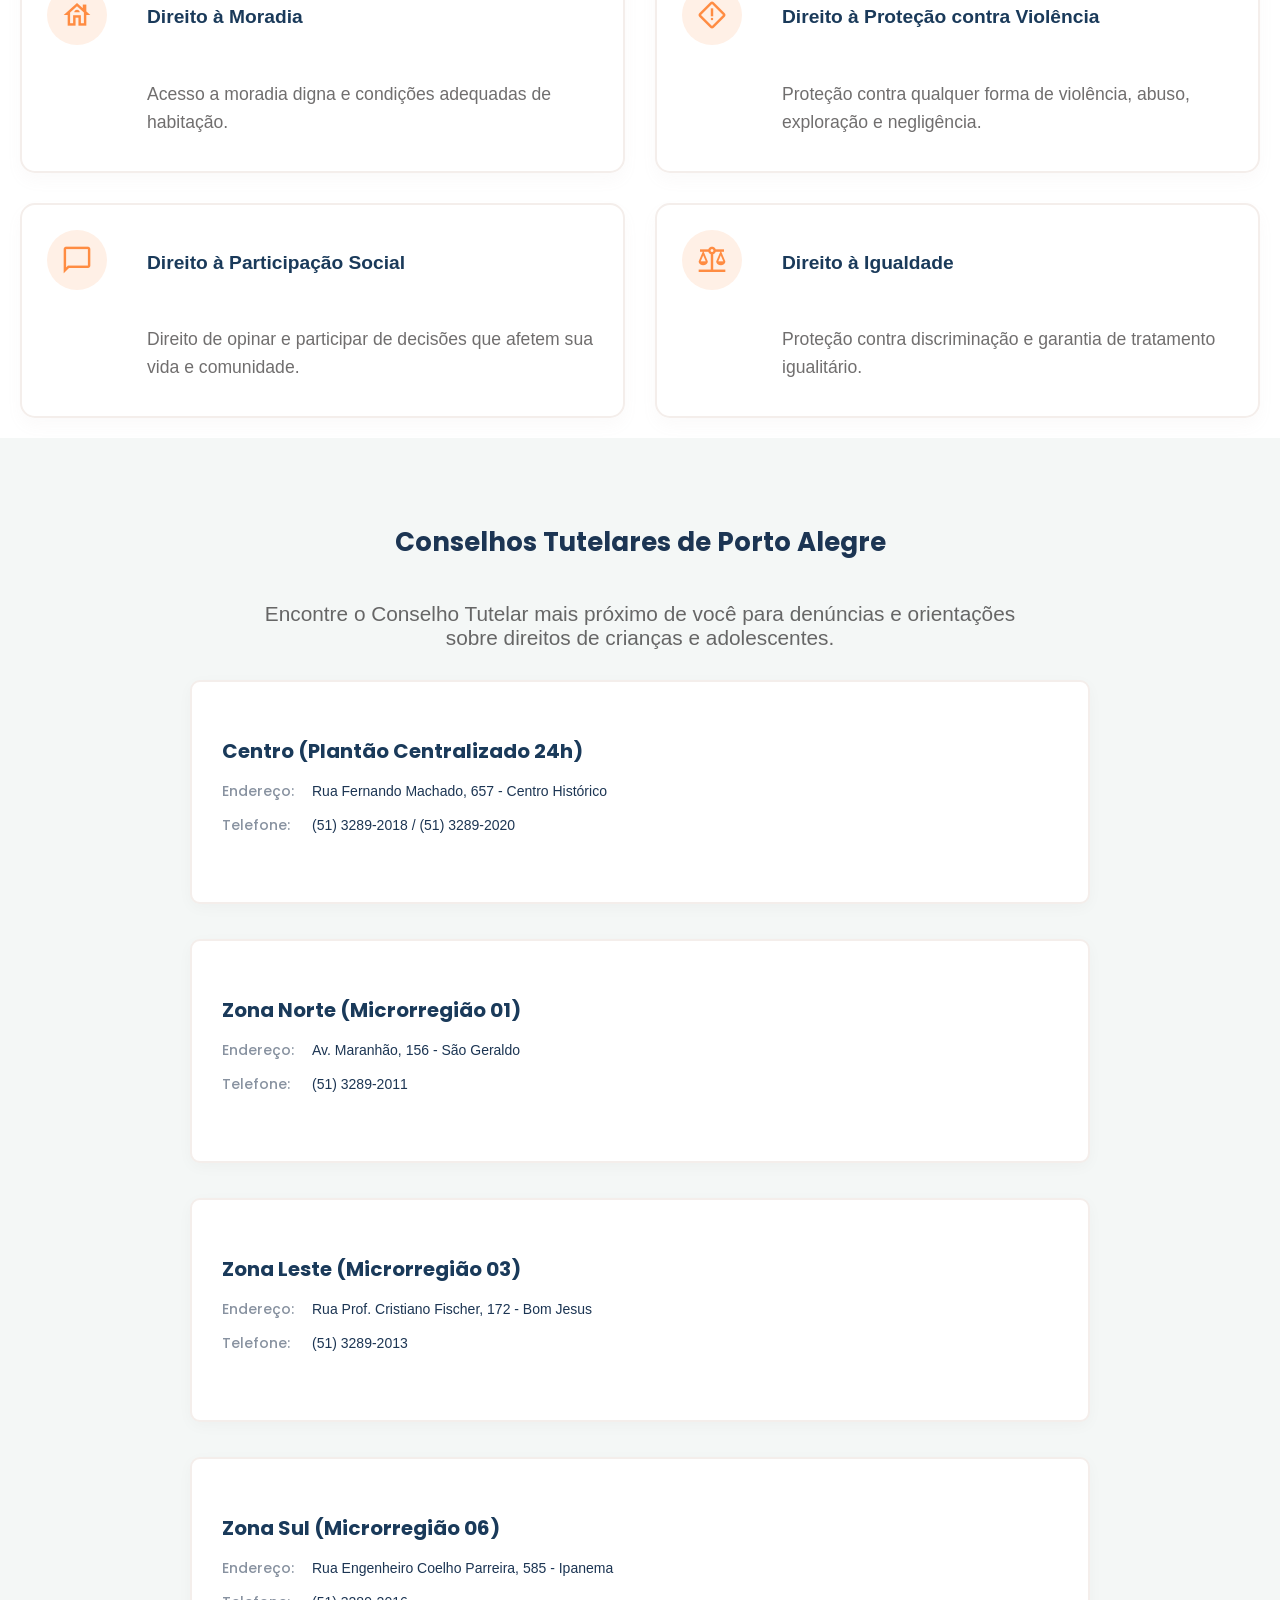
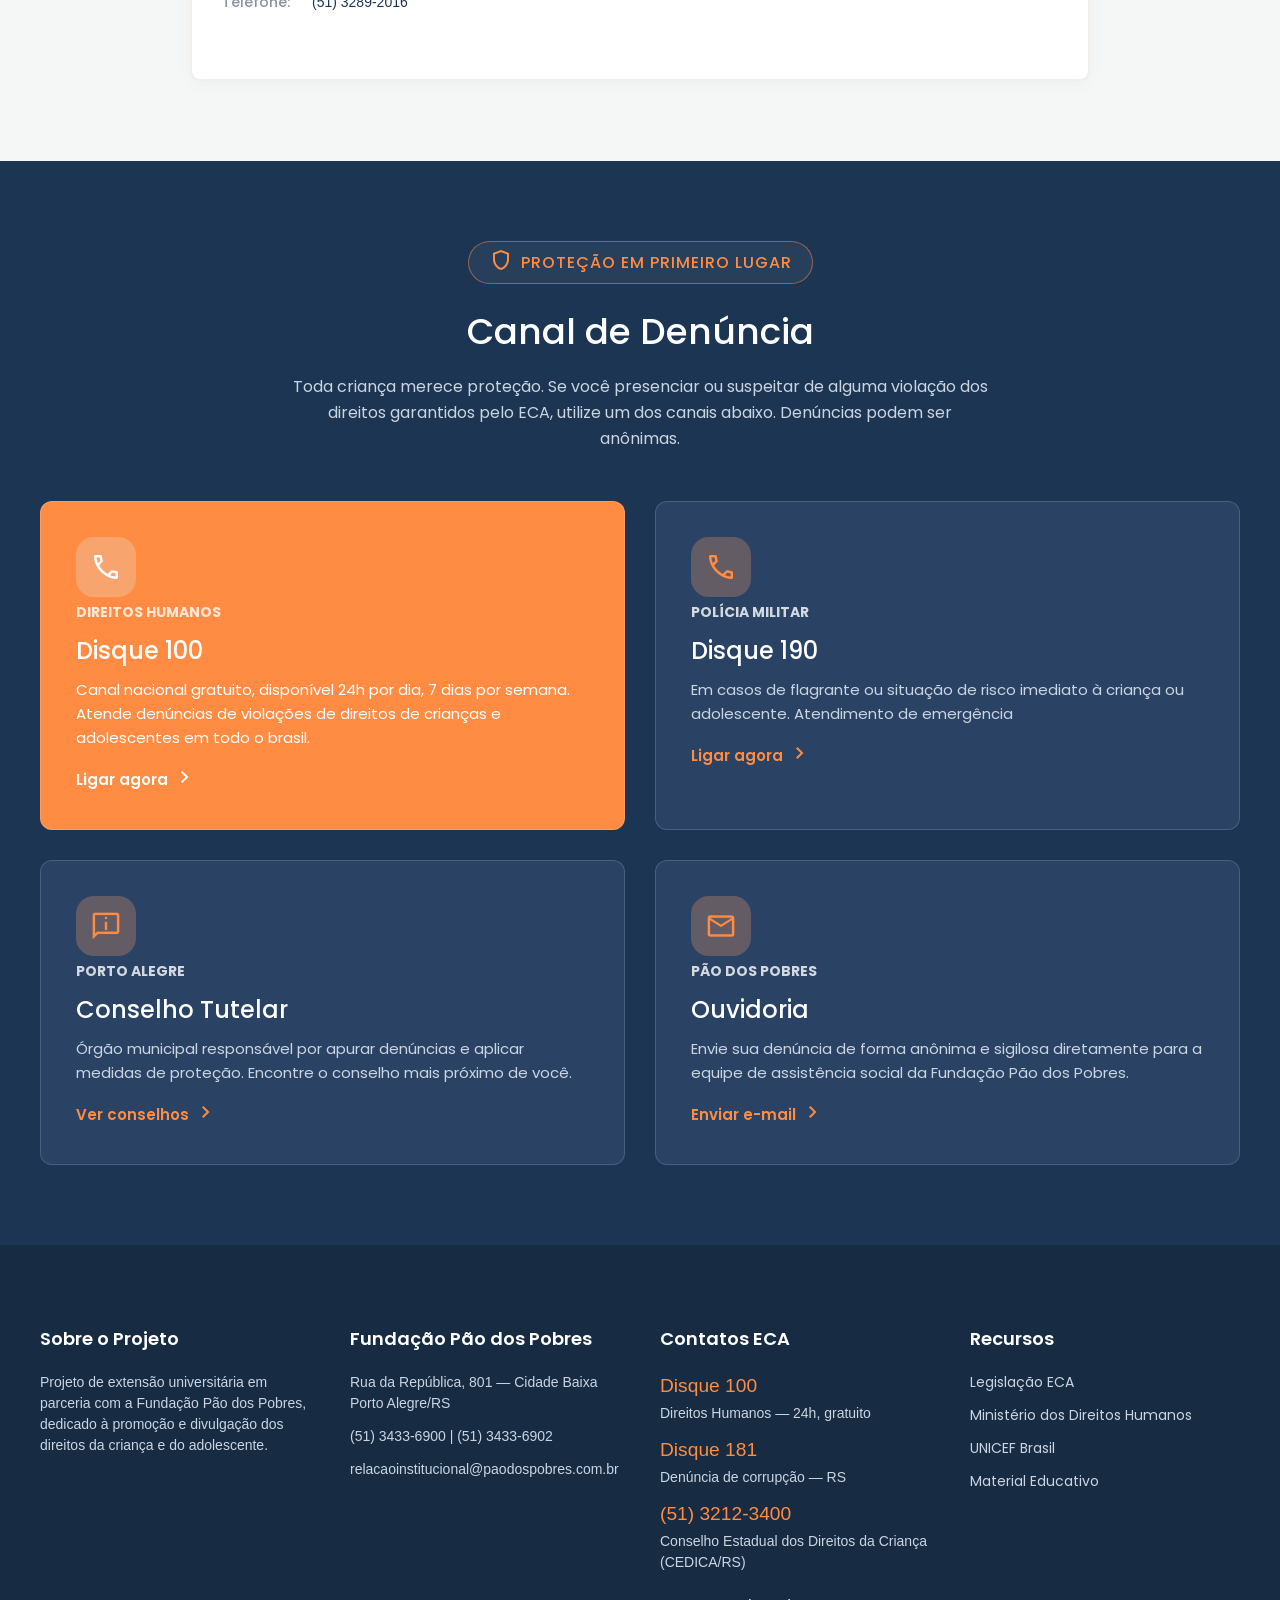
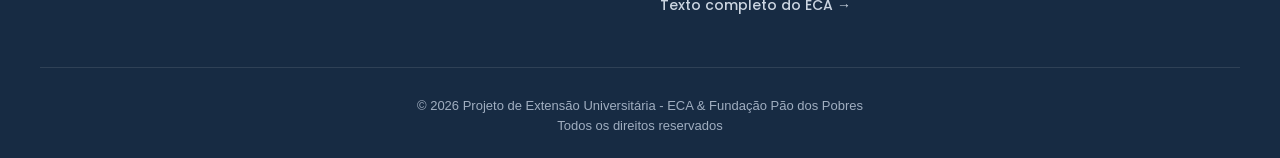
==== commit 40f91c7c: "conserto nome do index# Please enter the commit message for your changes. Lines starting" ====
--- a/index.html
+++ b/index.html
@@ -22,6 +22,7 @@
     </div>
     <div class="menu-navegacao">
         <a href="#o-eca">O ECA</a>
+        <a href="eca-digital.html">ECA Digital</a>
         <a href="#direitos">Direitos</a>
         <a href="#conselhos-tutelares">Conselhos Tutelares</a>
         <a href="fundacao.html">Pão dos Pobres</a>
--- a/style.css
+++ b/style.css
@@ -56,15 +56,9 @@
   position: absolute; /* Deixa a linha livre para flutuar debaixo do texto */
   left: 0; /* Alinha no canto esquerdo da palavra */
   bottom: 0; /* Cola na base da palavra */
-
-  /* O Design da Linha */
   height: 2px; /* A grossura da linha */
-  background-color: #ff8c42; /* O seu laranja */
-
-  /* O estado inicial: encolhida! */
+  background-color: #ff8c42;
   width: 0%;
-
-  /* A instrução de animação (demora 0.3 segundos para crescer) */
   transition: width 0.3s ease;
 }
 
@@ -159,7 +153,7 @@
 p {
   text-align: center;
   color: #1a3a5a;
-  font-size: 20px;
+  font-size: 30px;
   font-family: "Segoe UI", sans-serif;
   margin-bottom: 10px;
   margin-top: 30px;
@@ -170,8 +164,8 @@
   display: grid;
   grid-template-columns: repeat(2, 1fr);
   gap: 30px;
-  max-width: 1300px; /* 1. Limita a largura máxima para os cards não sumirem para os lados */
-  margin: 0 auto; /* 2. A MÁGICA: Centraliza a caixa inteira perfeitamente no meio da tela */
+  max-width: 1300px; /* limita a largura máxima para os cards não sumirem para os lados */
+  margin: 0 auto; /*Centraliza a caixa inteira perfeitamente no meio da tela */
   padding: 20px;
   background-color: #ffffff;
 }
@@ -287,7 +281,7 @@
 }
 
 span {
-  color: #ff8c42;
+  color: #ffffff;
   font-weight: 700;
   font-size: 1.2rem;
   display: block;
@@ -604,27 +598,26 @@
 
 .cabecalho-denuncia {
   text-align: center;
-  margin-bottom: 50px; /* Dá um respiro antes de começar os cards */
+  margin-bottom: 50px;
   display: flex;
   flex-direction: column;
-  align-items: center; /* Garante que a etiqueta e os textos fiquem no meio */
-}
-
-/* A Etiqueta (Pílula com o escudo) */
+  align-items: center;
+}
+
 .tag-protecao {
   display: inline-flex;
   align-items: center;
   gap: 8px;
-  border: 1px solid rgba(255, 140, 66, 0.5); /* Borda laranja levemente transparente */
+  border: 1px solid rgba(255, 140, 66, 0.5);
   background-color: rgba(
     255,
     255,
     255,
     0.05
   ); /* Fundo quase invisível para dar destaque */
-  color: #ff8c42; /* Laranja */
+  color: #ff8c42;
   padding: 6px 20px;
-  border-radius: 40px; /* Deixa os cantos totalmente redondos */
+  border-radius: 40px;
   font-family: "Poppins", sans-serif;
   font-size: 16px;
   font-weight: 500;
@@ -633,7 +626,8 @@
 }
 
 .tag-protecao span {
-  font-size: 24px; /* Deixa o ícone do escudo um pouco maior */
+  font-size: 24px;
+  color: #ff8c42;
 }
 
 /* O Título Principal */
@@ -649,21 +643,21 @@
 .cabecalho-denuncia p {
   font-family: "Poppins", sans-serif;
   font-weight: 400;
-  color: #cbd5e1; /* Cinza clarinho elegante */
-  max-width: 700px; /* O SEGREDO: Impede que o texto estique de ponta a ponta na tela */
+  color: #cbd5e1;
+  max-width: 700px; /*Impede que o texto estique de ponta a ponta na tela */
   margin: 0 auto; /* Centraliza o bloco de texto */
   line-height: 1.6;
   font-size: 16px;
 }
 .secao-denuncia {
-  background-color: #1c3553; /* Fundo escuro */
+  background-color: #1c3553;
   padding: 80px 20px;
-  color: white; /* Letras brancas para dar contraste */
+  color: white;
   text-align: center;
 }
 
 .container-denuncia {
-  max-width: 1200px; /* Aumente este número para esticar a caixa pai */
+  max-width: 1200px;
   margin: 0 auto; /* Mantém tudo centralizado na tela */
 }
 
@@ -675,7 +669,7 @@
 }
 
 .card-denuncia {
-  background-color: #243f5f; /* Azul escuro do card */
+  background-color: #243f5f;
   padding: 35px;
   border-radius: 12px;
   text-align: left; /* GARANTE O ALINHAMENTO À ESQUERDA PARA TODOS */
@@ -688,7 +682,7 @@
   font-family: "Poppins", sans-serif;
   font-size: 15px;
   font-weight: 400;
-  color: #cbd5e1; /* Cor para legibilidade no escuro */
+  color: #cbd5e1;
   line-height: 1.6;
   margin: 0;
 }
@@ -714,7 +708,7 @@
 }
 
 .card-destaque {
-  background-color: #ff8c42; /* Pinta o fundo de laranja */
+  background-color: #ff8c42;
   text-align: left; /* Garante que o card laranja também alinhe à esquerda */
   border: 1px solid rgba(255, 255, 255, 0.15);
   transition:
@@ -891,13 +885,11 @@
   margin: 5px 0;
 }
 
-/* ====================================================== */
 /* PÁGINA: FUNDAÇÃO PÃO DOS POBRES (ESTRUTURA NOVA)       */
-/* ====================================================== */
 
 .hero-fundacao {
-  background-color: #244677; /* O azul vibrante da sua imagem */
-  padding: 80px 20px 100px 20px; /* Muito espaço embaixo para dar respiro */
+  background-color: #244677;
+  padding: 80px 20px 100px 20px;
 }
 
 .container-hero {
@@ -905,7 +897,7 @@
   margin: 0 auto;
   display: flex;
   flex-direction: column;
-  align-items: flex-start; /* O SEGREDO: Puxa todos os elementos para a esquerda */
+  align-items: flex-start; /*Puxa todos os elementos para a esquerda */
 }
 
 /* O link de voltar */
@@ -932,7 +924,7 @@
   gap: 8px;
   border: 1px solid rgba(255, 255, 255, 0.2);
   background-color: #ff8a423b;
-  color: #ff8c42; /* O Laranja */
+  color: #ff8c42;
   padding: 6px 20px;
   border-radius: 50px;
   font-family: "Poppins", sans-serif;
@@ -943,14 +935,17 @@
   margin-bottom: 30px;
 }
 
-/* O Título Gigante */
+.tag-fundacao span {
+  color: #ff8c42;
+}
+
 .hero-fundacao h1 {
   font-family: "Poppins", sans-serif;
   color: white;
-  font-size: 56px; /* Aumentamos o tamanho para ficar igual ao design */
-  font-weight: 800; /* Deixa a letra bem "gordinha" e imponente (Bold) */
-  line-height: 1.1; /* Aproxima a frase laranja da branca */
-  text-align: left; /* Garante que o texto não tente centralizar */
+  font-size: 56px;
+  font-weight: 800;
+  line-height: 1.1;
+  text-align: left;
   margin: 0 0 20px 0;
 }
 
@@ -963,21 +958,18 @@
 .descricao-hero {
   font-family: "Poppins", sans-serif;
   color: rgba(255, 255, 255, 0.9);
-  font-size: 16px; /* Reduzimos o tamanho para dar contraste com o título gigante */
-  font-weight: 400; /* Fonte mais fina para leitura confortável */
+  font-size: 16px;
+  font-weight: 400;
   line-height: 1.6;
-  max-width: 800px; /* Limita a largura para quebrar a linha no lugar certo */
-  text-align: left; /* Garante o alinhamento à esquerda */
+  max-width: 800px;
+  text-align: left;
   margin: 0 0 50px 0;
 }
 
-/* ====================================================== */
 /* A LINHA DE ESTATÍSTICAS                                */
-/* ====================================================== */
-
 .linha-estatisticas {
   display: flex;
-  gap: 50px; /* Espaço entre os blocos de números */
+  gap: 50px;
 }
 
 .item-estatistica {
@@ -987,14 +979,14 @@
 }
 
 .icone-caixa {
-  background-color: #ff8a4243;
+  background-color: #fe8337d8;
   border-radius: 8px;
   width: 50px;
   height: 50px;
   display: flex;
   justify-content: center;
   align-items: center;
-  color: #ff8c42; /* Ícone Laranja */
+  color: #ff8c42;
 }
 
 .texto-estatistica {
@@ -1016,12 +1008,10 @@
   font-size: 12px;
 }
 
-/* ====================================================== */
 /* SEÇÃO: NOSSA MISSÃO E HISTÓRIA (Cartões de Anos)       */
-/* ====================================================== */
 
 .secao-missao {
-  background-color: #fdfaf6; /* Fundo creme/bege bem claro e elegante */
+  background-color: #fdfaf6;
   padding: 100px 20px;
 }
 
@@ -1029,15 +1019,14 @@
   max-width: 1200px;
   margin: 0 auto;
   display: grid;
-  grid-template-columns: 1fr 1fr; /* Divide o ecrã em duas metades iguais */
-  gap: 80px; /* Dá bastante espaço entre o texto e os cartões */
-  align-items: center; /* Alinha tudo ao centro verticalmente */
-}
-
-/* --- Textos do Lado Esquerdo --- */
+  grid-template-columns: 1fr 1fr;
+  gap: 80px;
+  align-items: center;
+}
+
 .kicker-laranja {
   display: block;
-  color: #ff8c42; /* Laranja da identidade */
+  color: #ff8c42;
   font-family: "Poppins", sans-serif;
   font-weight: 600;
   font-size: 18px;
@@ -1049,7 +1038,7 @@
 .coluna-texto-missao h2 {
   font-family: "Poppins", sans-serif;
   text-align: left;
-  color: #172b43; /* Azul muito escuro para dar peso */
+  color: #172b43;
   font-size: 38px;
   font-weight: 700;
   margin: 0 0 25px 0;
@@ -1057,32 +1046,30 @@
 
 .coluna-texto-missao p {
   font-family: "Poppins", sans-serif;
-  color: #4a5568; /* Um cinzento escuro, menos agressivo que o preto puro */
+  color: #4a5568;
   font-size: 16px;
   line-height: 1.8;
   margin-bottom: 20px;
   text-align: justify;
 }
 
-/* --- Grelha de Cartões (Lado Direito) --- */
 .coluna-cards-missao {
   display: grid;
-  grid-template-columns: 1fr 1fr; /* Cria uma sub-grelha de 2 colunas para os cartões */
+  grid-template-columns: 1fr 1fr;
   gap: 20px;
 }
 
 .card-ano {
   background-color: white;
-  border: 1px solid rgba(0, 0, 0, 0.04); /* Borda quase impercetível */
+  border: 1px solid rgba(0, 0, 0, 0.04);
   border-radius: 12px;
   padding: 30px 25px;
-  box-shadow: 0 5px 20px rgba(0, 0, 0, 0.119); /* Sombra elegante e difusa */
+  box-shadow: 0 5px 20px rgba(0, 0, 0, 0.119);
   transition:
     transform 0.3s ease,
     box-shadow 0.3s ease;
 }
 
-/* Interatividade subtil ao passar o rato (mouse) */
 .card-ano:hover {
   transform: translateY(-5px);
   box-shadow: 0 8px 25px rgba(0, 0, 0, 0.06);
@@ -1091,7 +1078,7 @@
 .ano-destaque {
   display: block;
   font-family: "Poppins", sans-serif;
-  color: #ff8c42; /* Laranja */
+  color: #ff8c42;
   font-size: 24px;
   font-weight: 700;
   margin-bottom: 10px;
@@ -1105,10 +1092,7 @@
   margin: 0;
 }
 
-/* ====================================================== */
 /* SEÇÃO: PROJETOS EM AÇÃO (Cartões Coloridos)            */
-/* ====================================================== */
-
 .secao-programas {
   background-color: white;
   padding: 100px 20px;
@@ -1139,6 +1123,7 @@
 /* Estrutura base de todos os cartões */
 .card-projeto {
   border-radius: 16px;
+  border: 1px solid rgba(0, 0, 0, 0.08);
   padding: 40px;
   display: flex;
   flex-direction: column;
@@ -1185,12 +1170,9 @@
   font-size: 15px;
   line-height: 1.6;
   margin: 0;
-  opacity: 0.85; /* Suaviza levemente o texto do parágrafo em relação ao título */
-}
-
-/* --- TEMAS DE CORES INDIVIDUAIS DOS CARTÕES --- */
-
-/* 1. Tema Azul (Educação) */
+  opacity: 0.85;
+}
+
 .card-azul {
   background-color: #f4f8ff;
 }
@@ -1204,7 +1186,10 @@
   color: #2563eb;
 }
 
-/* 2. Tema Laranja (Alimentação) */
+.card-azul span {
+  color: #2563eb;
+}
+
 .card-laranja {
   background-color: #fff8f0;
 }
@@ -1218,7 +1203,10 @@
   color: #ea580c;
 }
 
-/* 3. Tema Verde (Trabalho) */
+.card-laranja span {
+  color: #ea580c;
+}
+
 .card-verde {
   background-color: #f0fdf4;
 }
@@ -1232,7 +1220,10 @@
   color: #16a34a;
 }
 
-/* 4. Tema Roxo (Assistência) */
+.card-verde span {
+  color: #16a34a;
+}
+
 .card-roxo {
   background-color: #faf5ff;
 }
@@ -1240,12 +1231,166 @@
   background-color: #f3e8ff;
   color: #9333ea;
 }
+
+.card-roxo span {
+  color: #9333ea;
+}
+
 .card-roxo h3,
 .card-roxo .categoria-projeto,
 .card-roxo p {
   color: #9333ea;
 }
-
+.secao-localizacao {
+  background-color: #172b43;
+  padding: 100px 20px;
+  font-family: "Poppins", sans-serif;
+}
+
+.cabecalho-localizacao {
+  text-align: center;
+  margin-bottom: 50px;
+}
+
+.cabecalho-localizacao h2 {
+  color: white;
+  font-size: 38px;
+  font-weight: 700;
+  margin: 10px 0 0 0;
+}
+
+.container-localizacao {
+  max-width: 1100px;
+  margin: 0 auto;
+}
+
+.grid-cards-loc {
+  display: grid;
+  grid-template-columns: repeat(3, 1fr);
+  gap: 20px;
+  margin-bottom: 20px;
+}
+
+.card-loc {
+  background-color: #1e3653;
+  border: 1px solid rgba(255, 255, 255, 0.05);
+  border-radius: 16px;
+  padding: 35px 30px;
+  transition: transform 0.3s ease;
+}
+
+.card-loc:hover {
+  transform: translateY(-5px);
+  border-color: rgba(255, 140, 66, 0.3);
+}
+
+.icone-loc {
+  width: 45px;
+  height: 45px;
+  background-color: rgba(255, 140, 66, 0.1);
+  color: #ff8c42;
+  border-radius: 10px;
+  display: flex;
+  justify-content: center;
+  align-items: center;
+  margin-bottom: 20px;
+}
+
+.card-loc h3 {
+  color: white;
+  font-size: 20px;
+  font-weight: 600;
+  margin: 0 0 15px 0;
+}
+
+.card-loc p {
+  color: rgba(255, 255, 255, 0.7);
+  font-size: 14px;
+  line-height: 1.6;
+  margin: 0;
+}
+
+/* Cartão Inferior Amplo */
+.card-contato-amplo {
+  background-color: #1e3653;
+  border: 1px solid rgba(255, 255, 255, 0.05);
+  border-radius: 16px;
+  padding: 40px;
+  display: flex;
+  justify-content: space-between;
+  align-items: center;
+  gap: 30px;
+}
+
+.info-contato h3 {
+  color: white;
+  font-size: 22px;
+  margin: 0 0 20px 0;
+}
+
+.info-contato ul {
+  list-style: none;
+  padding: 0;
+  margin: 0;
+  display: flex;
+  flex-direction: column;
+  gap: 15px;
+}
+
+.info-contato li {
+  color: rgba(255, 255, 255, 0.8);
+  font-size: 15px;
+  display: flex;
+  align-items: center;
+  gap: 10px;
+}
+
+.info-contato li span {
+  color: #ff8c42;
+  font-size: 20px;
+}
+
+.botoes-contato {
+  display: flex;
+  flex-direction: column;
+  gap: 15px;
+  min-width: 300px;
+}
+
+/* Botões do Contato */
+.btn-primario-loc,
+.btn-secundario-loc {
+  display: flex;
+  align-items: center;
+  justify-content: center;
+  gap: 10px;
+  padding: 15px 25px;
+  border-radius: 8px;
+  text-decoration: none;
+  font-weight: 600;
+  font-size: 15px;
+  transition: all 0.3s ease;
+}
+
+.btn-primario-loc {
+  background-color: #ff8c42;
+  color: white;
+}
+
+.btn-primario-loc:hover {
+  background-color: #e67a35;
+}
+
+.btn-secundario-loc {
+  background-color: transparent;
+  border: 1px solid rgba(255, 255, 255, 0.2);
+  color: white;
+}
+
+.btn-secundario-loc:hover {
+  background-color: rgba(255, 255, 255, 0.05);
+  border-color: rgba(255, 255, 255, 0.5);
+}
 @media (max-width: 768px) {
   .card-horizontal {
     flex-direction: column;
@@ -1337,86 +1482,138 @@
   }
 
   .hero-fundacao {
-        padding: 50px 20px 60px 20px; /* Reduz o espaço no topo e embaixo */
-    }
-
-    .hero-fundacao h1 {
-        font-size: 38px; /* Título menor para não quebrar muitas linhas na tela pequena */
-        line-height: 1.2;
-    }
-
-    .container-hero {
-        width: 100%;
-        max-width: 100%;
-        box-sizing: border-box;
-    }
-
-    .descricao-hero {
-        font-size: 15px;
-        margin-bottom: 40px;
-    }
-
-    .barra-navegacao {
-        padding: 15px 10px;
-    }
-
-    .menu-navegacao {
-        display: flex;
-        flex-wrap: wrap; /* Faz os links quebrarem para a linha de baixo se não couberem */
-        justify-content: center;
-        gap: 10px;
-    }
-
-    .menu-navegacao a {
-        font-size: 13px; /* Diminui um pouquinho a fonte do menu no celular */
-    }
-
-    .linha-estatisticas {
-        display: flex;
-        flex-direction: column; /* Força o empilhamento vertical */
-        width: 100%; /* Ocupa apenas o espaço real do celular */
-        gap: 20px;
-    }
-
-    .item-estatistica {
-        width: 100%; /* Garante que o item se ajuste perfeitamente */
-    }
-
-
-    /* --- 2. NOSSA MISSÃO E HISTÓRIA --- */
-    .secao-missao {
-        padding: 60px 20px;
-    }
-
-    .container-grid-missao {
-        grid-template-columns: 1fr; /* Coloca o texto em cima e os cartões embaixo */
-        gap: 40px;
-    }
-
-    .coluna-texto-missao p {
-        text-align: left; /* Tira o justificado para não criar "buracos" no texto no celular */
-    }
-
-    .coluna-cards-missao {
-        grid-template-columns: 1fr; /* Empilha os 4 cartões de anos em uma única coluna */
-    }
-
-
-    /* --- 3. PROJETOS EM AÇÃO (PROGRAMAS) --- */
-    .secao-programas {
-        padding: 60px 20px;
-    }
-
-    .cabecalho-programas h2 {
-        font-size: 32px;
-    }
-
-    .grid-programas {
-        grid-template-columns: 1fr; /* Empilha os cartões coloridos */
-        gap: 20px;
-    }
-
-    .card-projeto {
-        padding: 30px 25px; /* Reduz um pouco a "gordura" interna do cartão no mobile */
-    }
-}
+    padding: 50px 20px 60px 20px; /* Reduz o espaço no topo e embaixo */
+  }
+
+  .hero-fundacao h1 {
+    font-size: 38px;
+    line-height: 1.2;
+  }
+
+  .container-hero {
+    width: 100%;
+    max-width: 100%;
+    box-sizing: border-box;
+  }
+
+  .descricao-hero {
+    font-size: 15px;
+    margin-bottom: 40px;
+  }
+
+  .barra-navegacao {
+    padding: 15px 10px;
+  }
+
+  .menu-navegacao {
+    display: flex;
+    flex-wrap: wrap; /* Faz os links quebrarem para a linha de baixo se não couberem */
+    justify-content: center;
+    gap: 10px;
+  }
+
+  .menu-navegacao a {
+    font-size: 13px;
+  }
+
+  .linha-estatisticas {
+    display: flex;
+    flex-direction: column; /* Força o empilhamento vertical */
+    width: 100%; /* Ocupa apenas o espaço real do celular */
+    gap: 20px;
+  }
+
+  .item-estatistica {
+    width: 100%;
+  }
+
+  /* --- 2. NOSSA MISSÃO E HISTÓRIA --- */
+  .secao-missao {
+    padding: 60px 20px;
+  }
+
+  .container-grid-missao {
+    grid-template-columns: 1fr; /* Coloca o texto em cima e os cartões embaixo */
+    gap: 40px;
+  }
+
+  .coluna-texto-missao p {
+    text-align: left;
+  }
+
+  .coluna-cards-missao {
+    grid-template-columns: 1fr; /* Empilha os 4 cartões de anos em uma única coluna */
+  }
+
+  /* --- 3. PROJETOS EM AÇÃO (PROGRAMAS) --- */
+  .secao-programas {
+    padding: 60px 20px;
+  }
+
+  .cabecalho-programas h2 {
+    font-size: 32px;
+  }
+
+  .grid-programas {
+    grid-template-columns: 1fr;
+    gap: 20px;
+  }
+
+  .card-projeto {
+    padding: 30px 25px;
+  }
+
+  .secao-localizacao,
+  .container-localizacao {
+    width: 100% !important;
+    box-sizing: border-box !important;
+    overflow: hidden !important;
+    padding-left: 15px !important;
+    padding-right: 15px !important;
+  }
+
+  .grid-cards-loc {
+    display: flex !important;
+    flex-direction: column !important;
+    width: 100% !important;
+    gap: 15px !important;
+  }
+
+  .card-loc {
+    width: 100% !important;
+    box-sizing: border-box !important;
+  }
+
+  .card-contato-amplo {
+    display: flex !important;
+    flex-direction: column !important;
+    width: 100% !important;
+    box-sizing: border-box !important;
+    padding: 25px 15px !important;
+  }
+
+  .info-contato,
+  .info-contato ul {
+    width: 100% !important;
+  }
+
+  .info-contato li {
+    width: 100% !important;
+    word-wrap: break-word !important;
+    overflow-wrap: break-word !important;
+    word-break: break-all !important;
+  }
+
+  .botoes-contato {
+    width: 100% !important;
+    display: flex !important;
+    flex-direction: column !important;
+    margin-top: 15px !important;
+  }
+
+  .botoes-contato a {
+    width: 100% !important;
+    box-sizing: border-box !important;
+    justify-content: center !important;
+  }
+}
